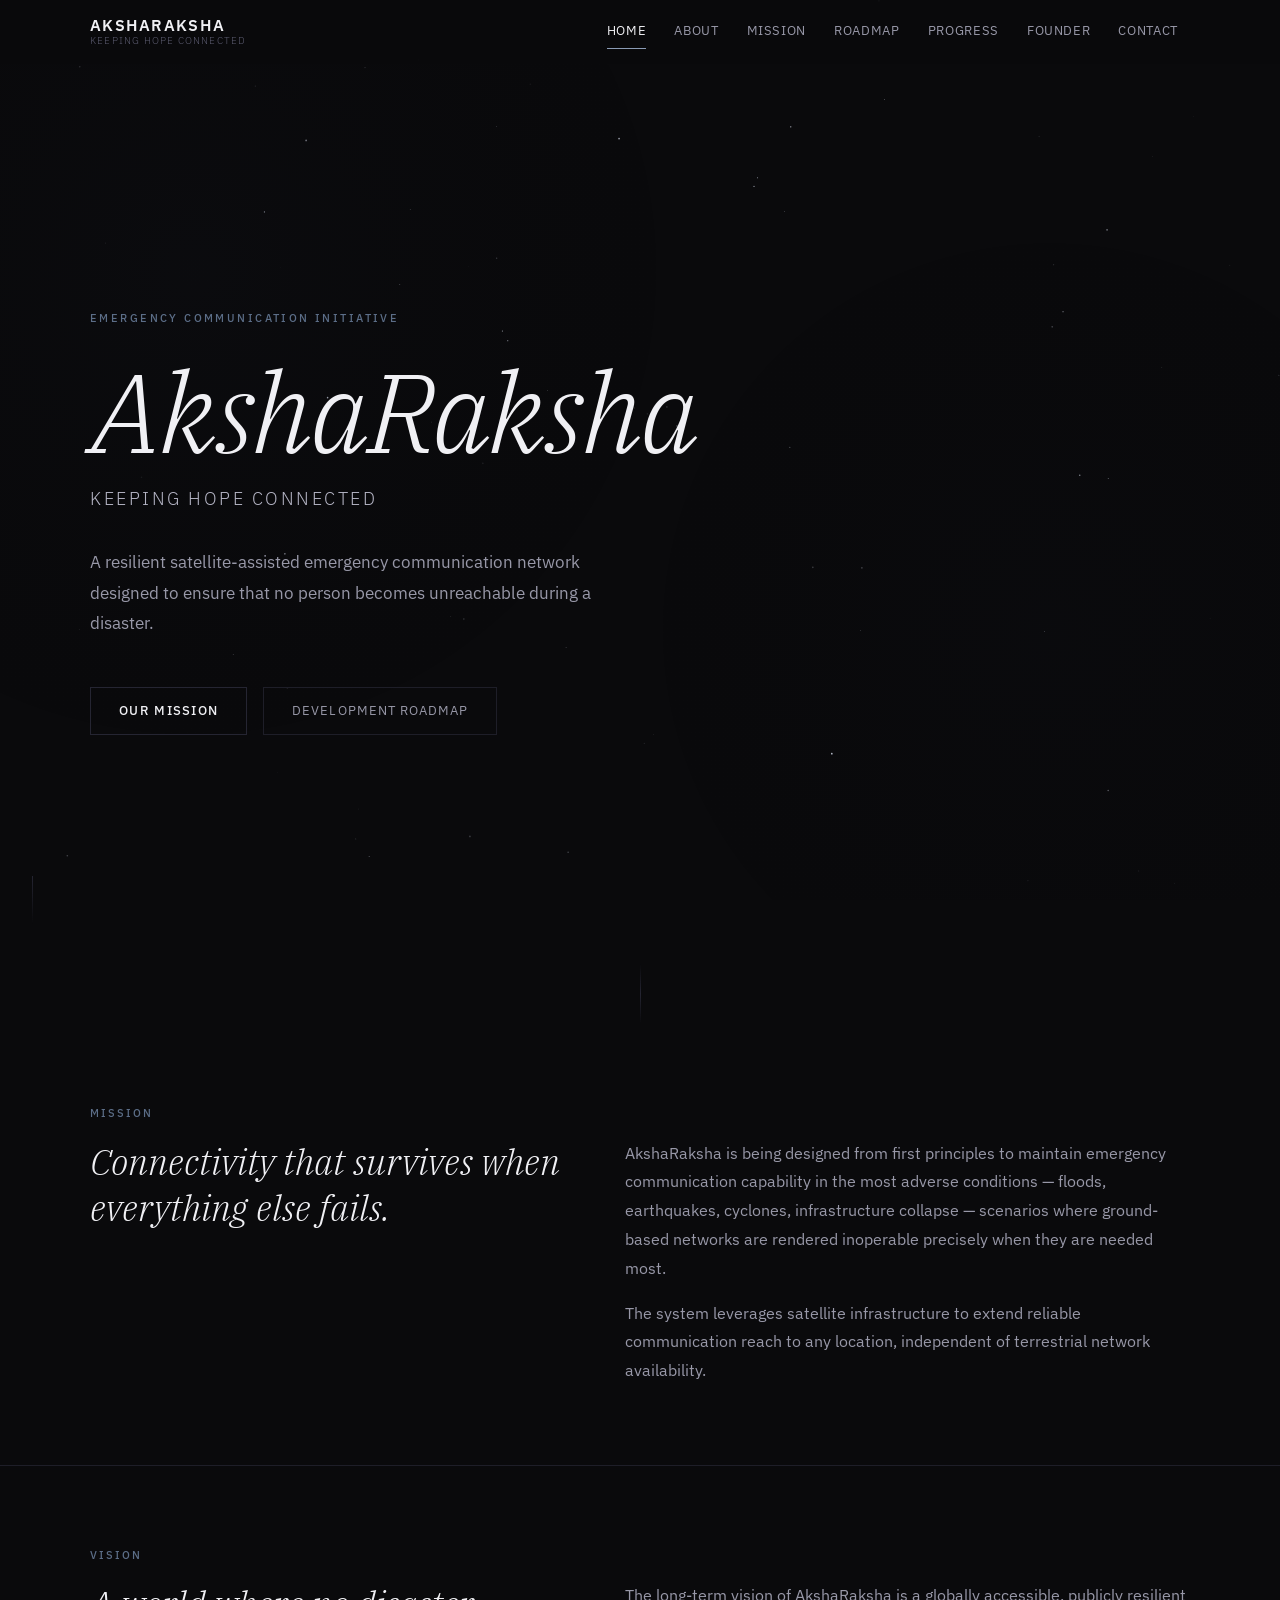
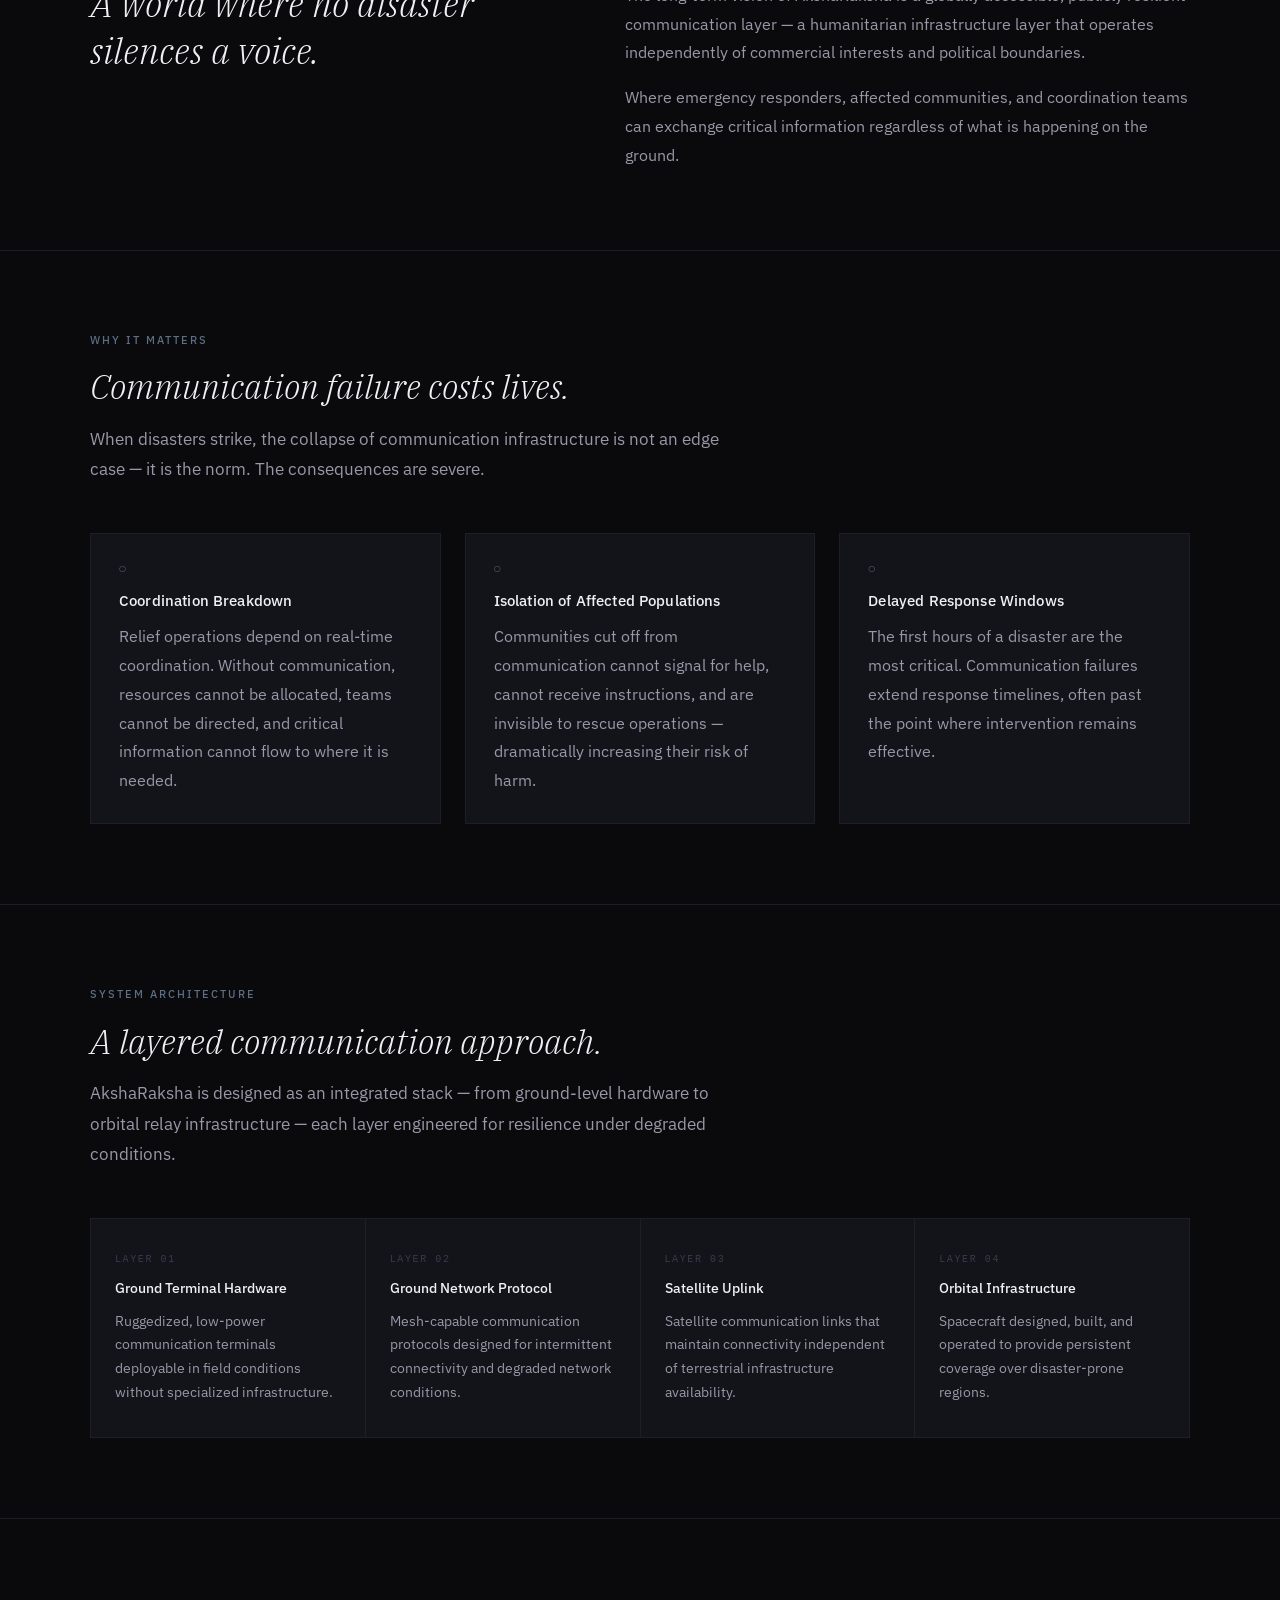
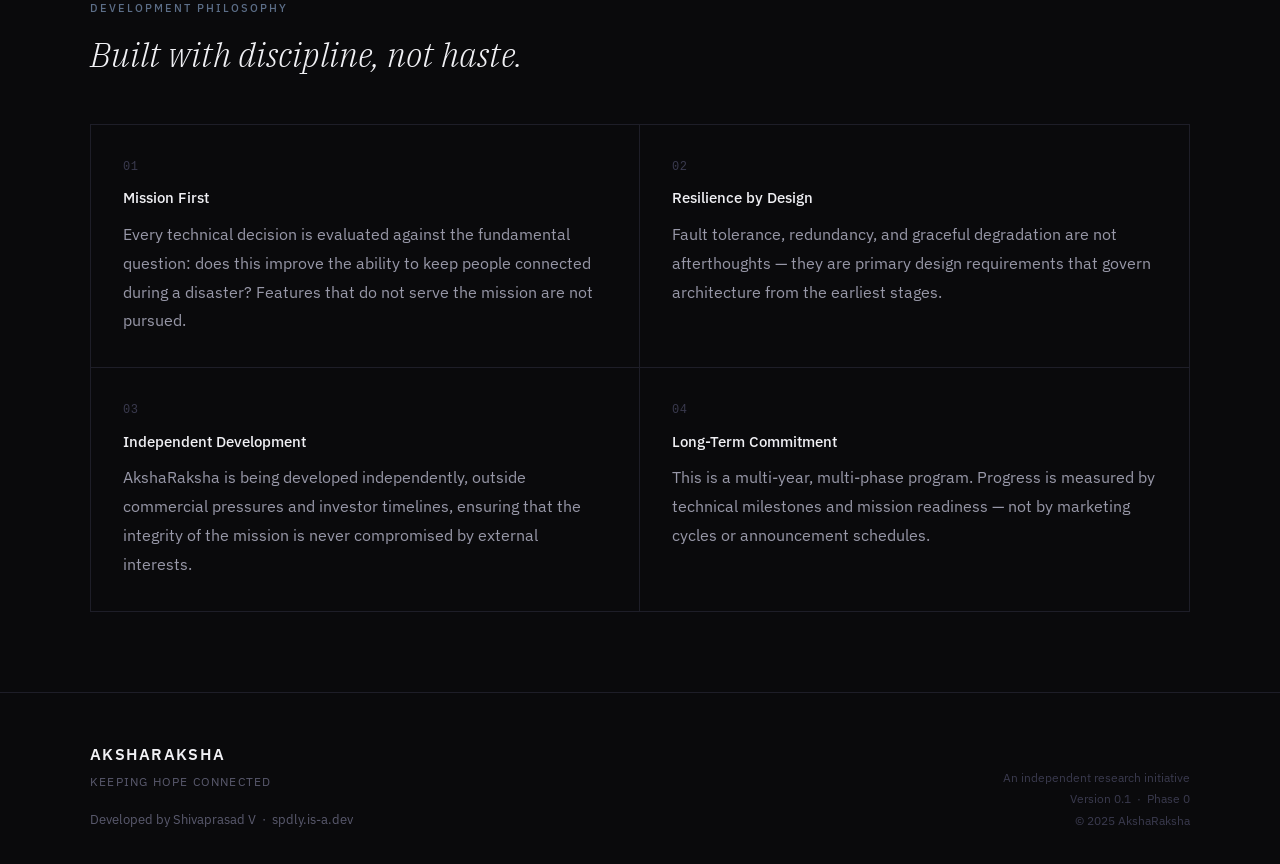
==== index.html @ 79c180d0 "first commit" ====
<!DOCTYPE html>
<html lang="en">
<head>
  <meta charset="UTF-8" />
  <meta name="viewport" content="width=device-width, initial-scale=1.0" />
  <meta http-equiv="X-UA-Compatible" content="IE=edge" />

  <title>AkshaRaksha | Keeping Hope Connected</title>
  <meta name="description" content="AkshaRaksha is a resilient satellite-assisted emergency communication network designed to ensure that no person becomes unreachable during a disaster." />
  <meta name="keywords" content="AkshaRaksha, emergency communication, satellite communication, disaster resilience, humanitarian infrastructure, disaster communication network, space technology" />
  <meta name="author" content="Shivaprasad V" />
  <meta name="robots" content="index, follow" />
  <meta name="theme-color" content="#0a0a0c" />
  <link rel="canonical" href="https://aksharaksha.example.com/" />

  <!-- Open Graph -->
  <meta property="og:type" content="website" />
  <meta property="og:site_name" content="AkshaRaksha" />
  <meta property="og:title" content="AkshaRaksha | Keeping Hope Connected" />
  <meta property="og:description" content="A resilient satellite-assisted emergency communication network designed to ensure that no person becomes unreachable during a disaster." />
  <meta property="og:url" content="https://aksharaksha.example.com/" />
  <meta property="og:image" content="https://aksharaksha.example.com/assets/og-image.png" />

  <!-- Twitter Card -->
  <meta name="twitter:card" content="summary_large_image" />
  <meta name="twitter:title" content="AkshaRaksha | Keeping Hope Connected" />
  <meta name="twitter:description" content="A resilient satellite-assisted emergency communication network designed to ensure that no person becomes unreachable during a disaster." />
  <meta name="twitter:image" content="https://aksharaksha.example.com/assets/og-image.png" />

  <!-- Favicons -->
  <link rel="icon" type="image/x-icon" href="assets/icons/favicon.ico" />
  <link rel="icon" type="image/png" sizes="16x16" href="assets/icons/favicon-16x16.png" />
  <link rel="icon" type="image/png" sizes="32x32" href="assets/icons/favicon-32x32.png" />
  <link rel="apple-touch-icon" sizes="180x180" href="assets/icons/apple-touch-icon.png" />
  <link rel="manifest" href="site.webmanifest" />

  <!-- Stylesheet -->
  <link rel="stylesheet" href="css/main.css" />
  <link rel="stylesheet" href="css/home.css" />

  <!-- Structured Data -->
  <script type="application/ld+json">
  {
    "@context": "https://schema.org",
    "@type": "WebSite",
    "name": "AkshaRaksha",
    "url": "https://aksharaksha.example.com/",
    "description": "A resilient satellite-assisted emergency communication network designed to ensure that no person becomes unreachable during a disaster.",
    "author": {
      "@type": "Person",
      "name": "Shivaprasad V",
      "url": "https://spdly.is-a.dev"
    }
  }
  </script>
</head>
<body>
  <a href="#main-content" class="skip-link">Skip to main content</a>
  <canvas id="space-canvas" aria-hidden="true"></canvas>
  <div class="page-transition" aria-hidden="true"></div>

  <div class="page-wrapper">
    <nav role="navigation" aria-label="Primary navigation">
      <div class="nav-inner">
        <a href="index.html" class="nav-logo" aria-label="AkshaRaksha home">
          <span class="nav-logo-name">AkshaRaksha</span>
          <span class="nav-logo-tagline">Keeping Hope Connected</span>
        </a>
        <button class="nav-toggle" aria-label="Toggle navigation" aria-expanded="false">
          <span></span><span></span><span></span>
        </button>
        <ul class="nav-links" role="list">
          <li><a href="index.html">Home</a></li>
          <li><a href="pages/about.html">About</a></li>
          <li><a href="pages/mission.html">Mission</a></li>
          <li><a href="pages/roadmap.html">Roadmap</a></li>
          <li><a href="pages/progress.html">Progress</a></li>
          <li><a href="pages/founder.html">Founder</a></li>
          <li><a href="pages/contact.html">Contact</a></li>
        </ul>
      </div>
    </nav>

    <main id="main-content">

      <!-- Hero -->
      <section class="hero" aria-labelledby="hero-heading">
        <div class="hero-inner">
          <p class="hero-pre reveal">Emergency Communication Initiative</p>
          <h1 id="hero-heading" class="hero-name reveal reveal-delay-1">AkshaRaksha</h1>
          <p class="hero-tagline reveal reveal-delay-2">Keeping Hope Connected</p>
          <p class="hero-desc reveal reveal-delay-3">A resilient satellite-assisted emergency communication network designed to ensure that no person becomes unreachable during a disaster.</p>
          <div class="hero-actions reveal reveal-delay-4">
            <a href="pages/mission.html" class="btn-primary">Our Mission</a>
            <a href="pages/roadmap.html" class="btn-secondary">Development Roadmap</a>
          </div>
        </div>
        <div class="hero-scroll-indicator" aria-hidden="true">
          <span class="scroll-line"></span>
        </div>
      </section>

      <div class="section-divider" aria-hidden="true"></div>

      <!-- Mission -->
      <section id="mission" aria-labelledby="mission-heading">
        <div class="section-inner">
          <span class="eyebrow reveal">Mission</span>
          <div class="two-col">
            <div class="two-col-left reveal">
              <h2 id="mission-heading">Connectivity that survives when everything else fails.</h2>
            </div>
            <div class="two-col-right reveal reveal-delay-2">
              <p>AkshaRaksha is being designed from first principles to maintain emergency communication capability in the most adverse conditions — floods, earthquakes, cyclones, infrastructure collapse — scenarios where ground-based networks are rendered inoperable precisely when they are needed most.</p>
              <p>The system leverages satellite infrastructure to extend reliable communication reach to any location, independent of terrestrial network availability.</p>
            </div>
          </div>
        </div>
      </section>

      <hr class="hr" />

      <!-- Vision -->
      <section id="vision" aria-labelledby="vision-heading">
        <div class="section-inner">
          <span class="eyebrow reveal">Vision</span>
          <div class="two-col">
            <div class="two-col-left reveal">
              <h2 id="vision-heading">A world where no disaster silences a voice.</h2>
            </div>
            <div class="two-col-right reveal reveal-delay-2">
              <p>The long-term vision of AkshaRaksha is a globally accessible, publicly resilient communication layer — a humanitarian infrastructure layer that operates independently of commercial interests and political boundaries.</p>
              <p>Where emergency responders, affected communities, and coordination teams can exchange critical information regardless of what is happening on the ground.</p>
            </div>
          </div>
        </div>
      </section>

      <hr class="hr" />

      <!-- Why It Matters -->
      <section id="why" aria-labelledby="why-heading">
        <div class="section-inner">
          <span class="eyebrow reveal">Why It Matters</span>
          <h2 id="why-heading" class="section-heading reveal">Communication failure costs lives.</h2>
          <p class="section-subtext reveal reveal-delay-1">When disasters strike, the collapse of communication infrastructure is not an edge case — it is the norm. The consequences are severe.</p>
          <div class="grid-3 stats-grid" role="list">
            <article class="stat-card card reveal reveal-delay-1" role="listitem">
              <div class="stat-icon" aria-hidden="true">&#9675;</div>
              <h3>Coordination Breakdown</h3>
              <p>Relief operations depend on real-time coordination. Without communication, resources cannot be allocated, teams cannot be directed, and critical information cannot flow to where it is needed.</p>
            </article>
            <article class="stat-card card reveal reveal-delay-2" role="listitem">
              <div class="stat-icon" aria-hidden="true">&#9675;</div>
              <h3>Isolation of Affected Populations</h3>
              <p>Communities cut off from communication cannot signal for help, cannot receive instructions, and are invisible to rescue operations — dramatically increasing their risk of harm.</p>
            </article>
            <article class="stat-card card reveal reveal-delay-3" role="listitem">
              <div class="stat-icon" aria-hidden="true">&#9675;</div>
              <h3>Delayed Response Windows</h3>
              <p>The first hours of a disaster are the most critical. Communication failures extend response timelines, often past the point where intervention remains effective.</p>
            </article>
          </div>
        </div>
      </section>

      <hr class="hr" />

      <!-- System Overview -->
      <section id="system" aria-labelledby="system-heading">
        <div class="section-inner">
          <span class="eyebrow reveal">System Architecture</span>
          <h2 id="system-heading" class="section-heading reveal">A layered communication approach.</h2>
          <p class="section-subtext reveal reveal-delay-1">AkshaRaksha is designed as an integrated stack — from ground-level hardware to orbital relay infrastructure — each layer engineered for resilience under degraded conditions.</p>
          <div class="arch-grid reveal reveal-delay-2">
            <div class="arch-item">
              <span class="arch-label">Layer 01</span>
              <h3>Ground Terminal Hardware</h3>
              <p>Ruggedized, low-power communication terminals deployable in field conditions without specialized infrastructure.</p>
            </div>
            <div class="arch-connector" aria-hidden="true"></div>
            <div class="arch-item">
              <span class="arch-label">Layer 02</span>
              <h3>Ground Network Protocol</h3>
              <p>Mesh-capable communication protocols designed for intermittent connectivity and degraded network conditions.</p>
            </div>
            <div class="arch-connector" aria-hidden="true"></div>
            <div class="arch-item">
              <span class="arch-label">Layer 03</span>
              <h3>Satellite Uplink</h3>
              <p>Satellite communication links that maintain connectivity independent of terrestrial infrastructure availability.</p>
            </div>
            <div class="arch-connector" aria-hidden="true"></div>
            <div class="arch-item">
              <span class="arch-label">Layer 04</span>
              <h3>Orbital Infrastructure</h3>
              <p>Spacecraft designed, built, and operated to provide persistent coverage over disaster-prone regions.</p>
            </div>
          </div>
        </div>
      </section>

      <hr class="hr" />

      <!-- Development Philosophy -->
      <section id="philosophy" aria-labelledby="philosophy-heading">
        <div class="section-inner">
          <span class="eyebrow reveal">Development Philosophy</span>
          <h2 id="philosophy-heading" class="section-heading reveal">Built with discipline, not haste.</h2>
          <div class="grid-2 philosophy-grid">
            <div class="philosophy-item reveal reveal-delay-1">
              <span class="number-label">01</span>
              <h3>Mission First</h3>
              <p>Every technical decision is evaluated against the fundamental question: does this improve the ability to keep people connected during a disaster? Features that do not serve the mission are not pursued.</p>
            </div>
            <div class="philosophy-item reveal reveal-delay-2">
              <span class="number-label">02</span>
              <h3>Resilience by Design</h3>
              <p>Fault tolerance, redundancy, and graceful degradation are not afterthoughts — they are primary design requirements that govern architecture from the earliest stages.</p>
            </div>
            <div class="philosophy-item reveal reveal-delay-3">
              <span class="number-label">03</span>
              <h3>Independent Development</h3>
              <p>AkshaRaksha is being developed independently, outside commercial pressures and investor timelines, ensuring that the integrity of the mission is never compromised by external interests.</p>
            </div>
            <div class="philosophy-item reveal reveal-delay-4">
              <span class="number-label">04</span>
              <h3>Long-Term Commitment</h3>
              <p>This is a multi-year, multi-phase program. Progress is measured by technical milestones and mission readiness — not by marketing cycles or announcement schedules.</p>
            </div>
          </div>
        </div>
      </section>

    </main>

    <footer role="contentinfo">
      <div class="footer-inner">
        <div>
          <div class="footer-brand-name">AkshaRaksha</div>
          <div class="footer-brand-tagline">Keeping Hope Connected</div>
          <div class="footer-meta">
            Developed by <a href="pages/founder.html">Shivaprasad V</a> &nbsp;·&nbsp;
            <a href="https://spdly.is-a.dev" target="_blank" rel="noopener noreferrer">spdly.is-a.dev</a>
          </div>
        </div>
        <div class="footer-right">
          <div>An independent research initiative</div>
          <div>Version 0.1 &nbsp;·&nbsp; Phase 0</div>
          <div>&copy; 2025 AkshaRaksha</div>
        </div>
      </div>
    </footer>
  </div>

  <script src="js/main.js"></script>
</body>
</html>
---- css/main.css ----
@import url('https://fonts.googleapis.com/css2?family=IBM+Plex+Sans:ital,wght@0,300;0,400;0,500;0,600;1,300;1,400&family=IBM+Plex+Serif:ital,wght@0,300;0,400;1,300&display=swap');

:root {
  --bg-primary: #0a0a0c;
  --bg-secondary: #0f0f12;
  --bg-card: #13131a;
  --bg-card-hover: #17171f;
  --border: #1e1e28;
  --border-light: #252532;
  --text-primary: #e8e8ec;
  --text-secondary: #9898a8;
  --text-muted: #5a5a6e;
  --text-faint: #3a3a4e;
  --accent: #8a9bb5;
  --accent-dim: #5c6e88;
  --silver: #b4b4c4;
  --white: #f0f0f4;
  --nav-height: 64px;
  --max-width: 1100px;
  --font-sans: 'IBM Plex Sans', 'Segoe UI', system-ui, sans-serif;
  --font-serif: 'IBM Plex Serif', Georgia, serif;
  --transition: 0.3s cubic-bezier(0.4, 0, 0.2, 1);
  --transition-slow: 0.6s cubic-bezier(0.4, 0, 0.2, 1);
}

*, *::before, *::after {
  box-sizing: border-box;
  margin: 0;
  padding: 0;
}

html {
  font-size: 16px;
  scroll-behavior: smooth;
  -webkit-text-size-adjust: 100%;
}

body {
  font-family: var(--font-sans);
  background-color: var(--bg-primary);
  color: var(--text-primary);
  line-height: 1.7;
  min-height: 100vh;
  overflow-x: hidden;
  -webkit-font-smoothing: antialiased;
  -moz-osx-font-smoothing: grayscale;
}

/* Canvas background */
#space-canvas {
  position: fixed;
  top: 0;
  left: 0;
  width: 100%;
  height: 100%;
  z-index: 0;
  pointer-events: none;
}

/* Page wrapper */
.page-wrapper {
  position: relative;
  z-index: 1;
  min-height: 100vh;
  display: flex;
  flex-direction: column;
}

/* Navigation */
nav {
  position: fixed;
  top: 0;
  left: 0;
  right: 0;
  height: var(--nav-height);
  z-index: 100;
  display: flex;
  align-items: center;
  padding: 0 2rem;
  background: rgba(10, 10, 12, 0.85);
  backdrop-filter: blur(12px);
  -webkit-backdrop-filter: blur(12px);
  border-bottom: 1px solid transparent;
  transition: border-color var(--transition);
}

nav.scrolled {
  border-bottom-color: var(--border);
}

.nav-inner {
  max-width: var(--max-width);
  width: 100%;
  margin: 0 auto;
  display: flex;
  align-items: center;
  justify-content: space-between;
}

.nav-logo {
  display: flex;
  flex-direction: column;
  text-decoration: none;
  line-height: 1.1;
}

.nav-logo-name {
  font-family: var(--font-sans);
  font-size: 1rem;
  font-weight: 600;
  letter-spacing: 0.08em;
  color: var(--white);
  text-transform: uppercase;
}

.nav-logo-tagline {
  font-size: 0.625rem;
  font-weight: 300;
  letter-spacing: 0.12em;
  color: var(--text-muted);
  text-transform: uppercase;
}

.nav-links {
  display: flex;
  list-style: none;
  gap: 0.25rem;
}

.nav-links a {
  display: block;
  padding: 0.4rem 0.75rem;
  font-size: 0.8125rem;
  font-weight: 400;
  letter-spacing: 0.05em;
  color: var(--text-secondary);
  text-decoration: none;
  text-transform: uppercase;
  transition: color var(--transition);
  position: relative;
}

.nav-links a::after {
  content: '';
  position: absolute;
  bottom: 0;
  left: 0.75rem;
  right: 0.75rem;
  height: 1px;
  background: var(--accent);
  transform: scaleX(0);
  transition: transform var(--transition);
  transform-origin: left;
}

.nav-links a:hover,
.nav-links a[aria-current="page"] {
  color: var(--white);
}

.nav-links a:hover::after,
.nav-links a[aria-current="page"]::after {
  transform: scaleX(1);
}

/* Hamburger menu */
.nav-toggle {
  display: none;
  flex-direction: column;
  justify-content: center;
  gap: 5px;
  background: none;
  border: none;
  cursor: pointer;
  padding: 0.5rem;
  width: 40px;
  height: 40px;
}

.nav-toggle span {
  display: block;
  width: 22px;
  height: 1px;
  background: var(--text-secondary);
  transition: var(--transition);
}

.nav-toggle.open span:nth-child(1) {
  transform: translateY(6px) rotate(45deg);
}
.nav-toggle.open span:nth-child(2) {
  opacity: 0;
  transform: scaleX(0);
}
.nav-toggle.open span:nth-child(3) {
  transform: translateY(-6px) rotate(-45deg);
}

/* Main content */
main {
  flex: 1;
  padding-top: var(--nav-height);
}

/* Section base */
section {
  padding: 5rem 2rem;
}

.section-inner {
  max-width: var(--max-width);
  margin: 0 auto;
}

/* Divider */
.section-divider {
  width: 1px;
  height: 60px;
  background: linear-gradient(to bottom, transparent, var(--border-light), transparent);
  margin: 0 auto;
}

/* Typography */
h1, h2, h3, h4, h5, h6 {
  font-weight: 400;
  line-height: 1.25;
  color: var(--text-primary);
}

.eyebrow {
  display: block;
  font-size: 0.6875rem;
  font-weight: 500;
  letter-spacing: 0.18em;
  text-transform: uppercase;
  color: var(--accent-dim);
  margin-bottom: 1rem;
}

p {
  color: var(--text-secondary);
  font-size: 1rem;
  line-height: 1.8;
}

a {
  color: var(--accent);
  text-decoration: none;
  transition: color var(--transition);
}

a:hover {
  color: var(--white);
}

/* Cards */
.card {
  background: var(--bg-card);
  border: 1px solid var(--border);
  padding: 2rem;
  transition: border-color var(--transition), background var(--transition);
}

.card:hover {
  border-color: var(--border-light);
  background: var(--bg-card-hover);
}

/* Grid layouts */
.grid-2 {
  display: grid;
  grid-template-columns: repeat(2, 1fr);
  gap: 1.5rem;
}

.grid-3 {
  display: grid;
  grid-template-columns: repeat(3, 1fr);
  gap: 1.5rem;
}

/* Scroll reveal */
.reveal {
  opacity: 0;
  transform: translateY(24px);
  transition: opacity 0.7s cubic-bezier(0.4, 0, 0.2, 1),
              transform 0.7s cubic-bezier(0.4, 0, 0.2, 1);
}

.reveal.visible {
  opacity: 1;
  transform: translateY(0);
}

.reveal-delay-1 { transition-delay: 0.1s; }
.reveal-delay-2 { transition-delay: 0.2s; }
.reveal-delay-3 { transition-delay: 0.3s; }
.reveal-delay-4 { transition-delay: 0.4s; }
.reveal-delay-5 { transition-delay: 0.5s; }

/* Page header */
.page-header {
  padding: 7rem 2rem 5rem;
  border-bottom: 1px solid var(--border);
}

.page-header-inner {
  max-width: var(--max-width);
  margin: 0 auto;
}

.page-header h1 {
  font-size: clamp(2rem, 5vw, 3.25rem);
  font-weight: 300;
  color: var(--white);
  margin-bottom: 1rem;
  letter-spacing: -0.01em;
}

.page-header p {
  font-size: 1.0625rem;
  max-width: 600px;
  color: var(--text-secondary);
}

/* Horizontal rule */
.hr {
  border: none;
  border-top: 1px solid var(--border);
  margin: 0;
}

/* Footer */
footer {
  border-top: 1px solid var(--border);
  padding: 3rem 2rem 2rem;
  margin-top: auto;
}

.footer-inner {
  max-width: var(--max-width);
  margin: 0 auto;
  display: grid;
  grid-template-columns: 1fr auto;
  gap: 2rem;
  align-items: end;
}

.footer-brand-name {
  font-size: 1rem;
  font-weight: 600;
  letter-spacing: 0.08em;
  text-transform: uppercase;
  color: var(--white);
  margin-bottom: 0.25rem;
}

.footer-brand-tagline {
  font-size: 0.75rem;
  letter-spacing: 0.1em;
  text-transform: uppercase;
  color: var(--text-muted);
  margin-bottom: 1rem;
}

.footer-meta {
  font-size: 0.8125rem;
  color: var(--text-muted);
  line-height: 1.8;
}

.footer-meta a {
  color: var(--text-muted);
}

.footer-meta a:hover {
  color: var(--accent);
}

.footer-right {
  text-align: right;
  font-size: 0.75rem;
  color: var(--text-faint);
  line-height: 1.8;
}

/* Inline link style */
.text-link {
  color: var(--accent);
  text-decoration: underline;
  text-underline-offset: 3px;
  text-decoration-color: var(--accent-dim);
  transition: color var(--transition), text-decoration-color var(--transition);
}

.text-link:hover {
  color: var(--white);
  text-decoration-color: var(--white);
}

/* Badge / tag */
.badge {
  display: inline-block;
  font-size: 0.6875rem;
  font-weight: 500;
  letter-spacing: 0.12em;
  text-transform: uppercase;
  padding: 0.25rem 0.625rem;
  border: 1px solid var(--border-light);
  color: var(--text-muted);
  background: var(--bg-card);
}

.badge-active {
  border-color: rgba(138, 155, 181, 0.3);
  color: var(--accent);
  background: rgba(138, 155, 181, 0.06);
}

/* Number label */
.number-label {
  font-size: 0.75rem;
  font-family: 'IBM Plex Mono', monospace;
  color: var(--text-faint);
  letter-spacing: 0.05em;
}

/* ============ RESPONSIVE ============ */
@media (max-width: 768px) {
  :root {
    --nav-height: 56px;
  }

  .nav-links {
    display: none;
    position: fixed;
    top: var(--nav-height);
    left: 0;
    right: 0;
    background: rgba(10, 10, 12, 0.98);
    backdrop-filter: blur(16px);
    -webkit-backdrop-filter: blur(16px);
    border-bottom: 1px solid var(--border);
    flex-direction: column;
    padding: 1rem 0;
    gap: 0;
  }

  .nav-links.open {
    display: flex;
  }

  .nav-links a {
    padding: 0.875rem 2rem;
    font-size: 0.875rem;
  }

  .nav-links a::after {
    display: none;
  }

  .nav-toggle {
    display: flex;
  }

  section {
    padding: 3.5rem 1.25rem;
  }

  .page-header {
    padding: 5rem 1.25rem 3.5rem;
  }

  .grid-2,
  .grid-3 {
    grid-template-columns: 1fr;
  }

  .footer-inner {
    grid-template-columns: 1fr;
  }

  .footer-right {
    text-align: left;
  }
}

@media (max-width: 480px) {
  section {
    padding: 2.5rem 1rem;
  }

  .page-header {
    padding: 4rem 1rem 2.5rem;
  }
}

/* Page transition overlay */
.page-transition {
  position: fixed;
  inset: 0;
  background: var(--bg-primary);
  z-index: 9999;
  pointer-events: none;
  opacity: 0;
  transition: opacity 0.3s ease;
}

.page-transition.active {
  opacity: 1;
}

/* Skip to content */
.skip-link {
  position: absolute;
  top: -100%;
  left: 1rem;
  background: var(--bg-card);
  color: var(--white);
  padding: 0.75rem 1.25rem;
  font-size: 0.875rem;
  z-index: 10000;
  transition: top 0.2s;
}

.skip-link:focus {
  top: 1rem;
}

/* Focus styles */
*:focus-visible {
  outline: 2px solid var(--accent);
  outline-offset: 3px;
}
---- css/home.css ----
/* ============================================================
   HOME PAGE — hero & specific sections
   ============================================================ */

/* Hero */
.hero {
  min-height: 100vh;
  display: flex;
  flex-direction: column;
  justify-content: center;
  align-items: flex-start;
  padding: calc(var(--nav-height) + 3rem) 2rem 6rem;
  position: relative;
}

.hero-inner {
  max-width: var(--max-width);
  width: 100%;
  margin: 0 auto;
}

.hero-pre {
  font-size: 0.6875rem;
  font-weight: 500;
  letter-spacing: 0.22em;
  text-transform: uppercase;
  color: var(--accent-dim);
  margin-bottom: 1.5rem;
  font-family: var(--font-sans);
}

.hero-name {
  font-family: var(--font-serif);
  font-size: clamp(3rem, 10vw, 7rem);
  font-weight: 300;
  letter-spacing: -0.02em;
  color: var(--white);
  line-height: 1.05;
  margin-bottom: 0.75rem;
  font-style: italic;
}

.hero-tagline {
  font-size: clamp(0.875rem, 2vw, 1.125rem);
  font-weight: 300;
  letter-spacing: 0.14em;
  text-transform: uppercase;
  color: var(--silver);
  margin-bottom: 2rem;
}

.hero-desc {
  font-size: clamp(0.9375rem, 2vw, 1.0625rem);
  color: var(--text-secondary);
  max-width: 560px;
  line-height: 1.8;
  margin-bottom: 3rem;
}

.hero-actions {
  display: flex;
  gap: 1rem;
  flex-wrap: wrap;
}

.btn-primary {
  display: inline-block;
  padding: 0.75rem 1.75rem;
  background: transparent;
  border: 1px solid var(--border-light);
  color: var(--white);
  font-size: 0.8125rem;
  font-weight: 500;
  letter-spacing: 0.1em;
  text-transform: uppercase;
  transition: background var(--transition), border-color var(--transition), color var(--transition);
  cursor: pointer;
}

.btn-primary:hover {
  background: rgba(232, 232, 236, 0.06);
  border-color: var(--accent);
  color: var(--white);
}

.btn-secondary {
  display: inline-block;
  padding: 0.75rem 1.75rem;
  background: transparent;
  border: 1px solid var(--border);
  color: var(--text-secondary);
  font-size: 0.8125rem;
  font-weight: 400;
  letter-spacing: 0.08em;
  text-transform: uppercase;
  transition: border-color var(--transition), color var(--transition);
}

.btn-secondary:hover {
  border-color: var(--border-light);
  color: var(--white);
}

.hero-scroll-indicator {
  position: absolute;
  bottom: 2.5rem;
  left: 2rem;
  display: flex;
  flex-direction: column;
  align-items: center;
  gap: 0.5rem;
}

.scroll-line {
  display: block;
  width: 1px;
  height: 48px;
  background: linear-gradient(to bottom, var(--border-light), transparent);
  animation: scrollPulse 2.5s ease-in-out infinite;
}

@keyframes scrollPulse {
  0%, 100% { opacity: 0.4; transform: scaleY(1); }
  50% { opacity: 0.8; transform: scaleY(0.7); }
}

/* Two column layout */
.two-col {
  display: grid;
  grid-template-columns: 1fr 1.2fr;
  gap: 4rem;
  align-items: start;
}

.two-col-left h2 {
  font-family: var(--font-serif);
  font-size: clamp(1.5rem, 3vw, 2.25rem);
  font-weight: 300;
  color: var(--white);
  line-height: 1.3;
  font-style: italic;
}

.two-col-right {
  display: flex;
  flex-direction: column;
  gap: 1rem;
}

/* Stats/Cards */
.stats-grid {
  margin-top: 3rem;
}

.stat-card {
  padding: 1.75rem;
}

.stat-icon {
  font-size: 0.5rem;
  color: var(--accent-dim);
  margin-bottom: 1rem;
  display: block;
}

.stat-card h3 {
  font-size: 0.9375rem;
  font-weight: 500;
  color: var(--white);
  margin-bottom: 0.75rem;
  letter-spacing: 0.01em;
}

.section-heading {
  font-family: var(--font-serif);
  font-size: clamp(1.5rem, 3vw, 2.125rem);
  font-weight: 300;
  font-style: italic;
  color: var(--white);
  margin-bottom: 1rem;
  max-width: 700px;
}

.section-subtext {
  color: var(--text-secondary);
  font-size: 1.0625rem;
  max-width: 640px;
  margin-bottom: 3rem;
}

/* Architecture grid */
.arch-grid {
  display: flex;
  align-items: stretch;
  gap: 0;
  margin-top: 3rem;
  border: 1px solid var(--border);
}

.arch-item {
  flex: 1;
  padding: 2rem 1.5rem;
  background: var(--bg-card);
  transition: background var(--transition);
}

.arch-item:hover {
  background: var(--bg-card-hover);
}

.arch-connector {
  width: 1px;
  background: var(--border);
  flex-shrink: 0;
}

.arch-label {
  display: block;
  font-size: 0.625rem;
  font-weight: 500;
  letter-spacing: 0.16em;
  text-transform: uppercase;
  color: var(--text-faint);
  margin-bottom: 0.75rem;
  font-family: 'IBM Plex Mono', monospace;
}

.arch-item h3 {
  font-size: 0.875rem;
  font-weight: 500;
  color: var(--white);
  margin-bottom: 0.75rem;
}

.arch-item p {
  font-size: 0.875rem;
  line-height: 1.7;
}

/* Philosophy grid */
.philosophy-grid {
  margin-top: 3rem;
  gap: 0;
  border: 1px solid var(--border);
}

.philosophy-item {
  padding: 2rem;
  border-right: 1px solid var(--border);
  border-bottom: 1px solid var(--border);
}

.philosophy-item:nth-child(2n) {
  border-right: none;
}

.philosophy-item:nth-last-child(-n+2) {
  border-bottom: none;
}

.philosophy-item .number-label {
  display: block;
  margin-bottom: 0.75rem;
}

.philosophy-item h3 {
  font-size: 0.9375rem;
  font-weight: 500;
  color: var(--white);
  margin-bottom: 0.75rem;
}

/* Responsive */
@media (max-width: 900px) {
  .arch-grid {
    flex-direction: column;
  }
  .arch-connector {
    width: 100%;
    height: 1px;
  }
}

@media (max-width: 768px) {
  .hero {
    padding: calc(var(--nav-height) + 2rem) 1.25rem 4rem;
    min-height: 85vh;
  }

  .two-col {
    grid-template-columns: 1fr;
    gap: 2rem;
  }

  .hero-scroll-indicator {
    display: none;
  }

  .philosophy-grid {
    grid-template-columns: 1fr;
  }

  .philosophy-item {
    border-right: none;
  }

  .philosophy-item:last-child {
    border-bottom: none;
  }
}
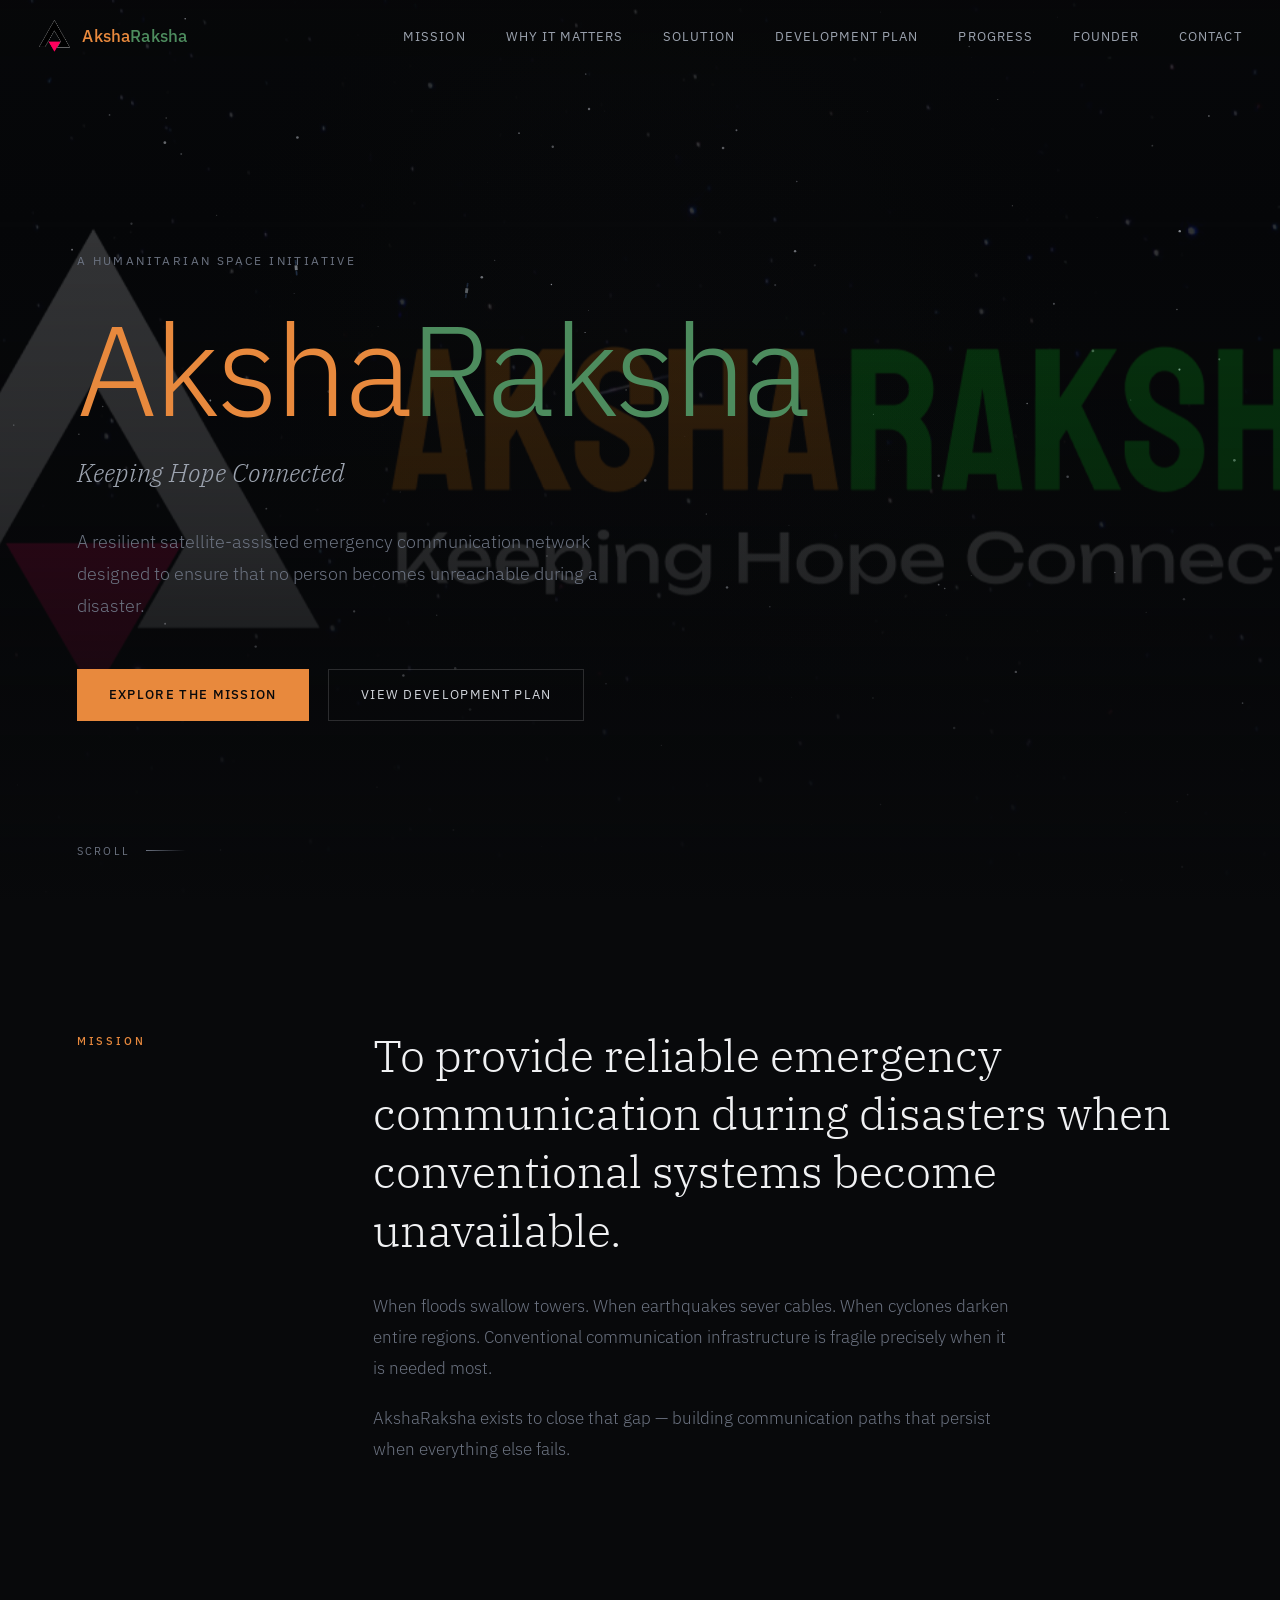
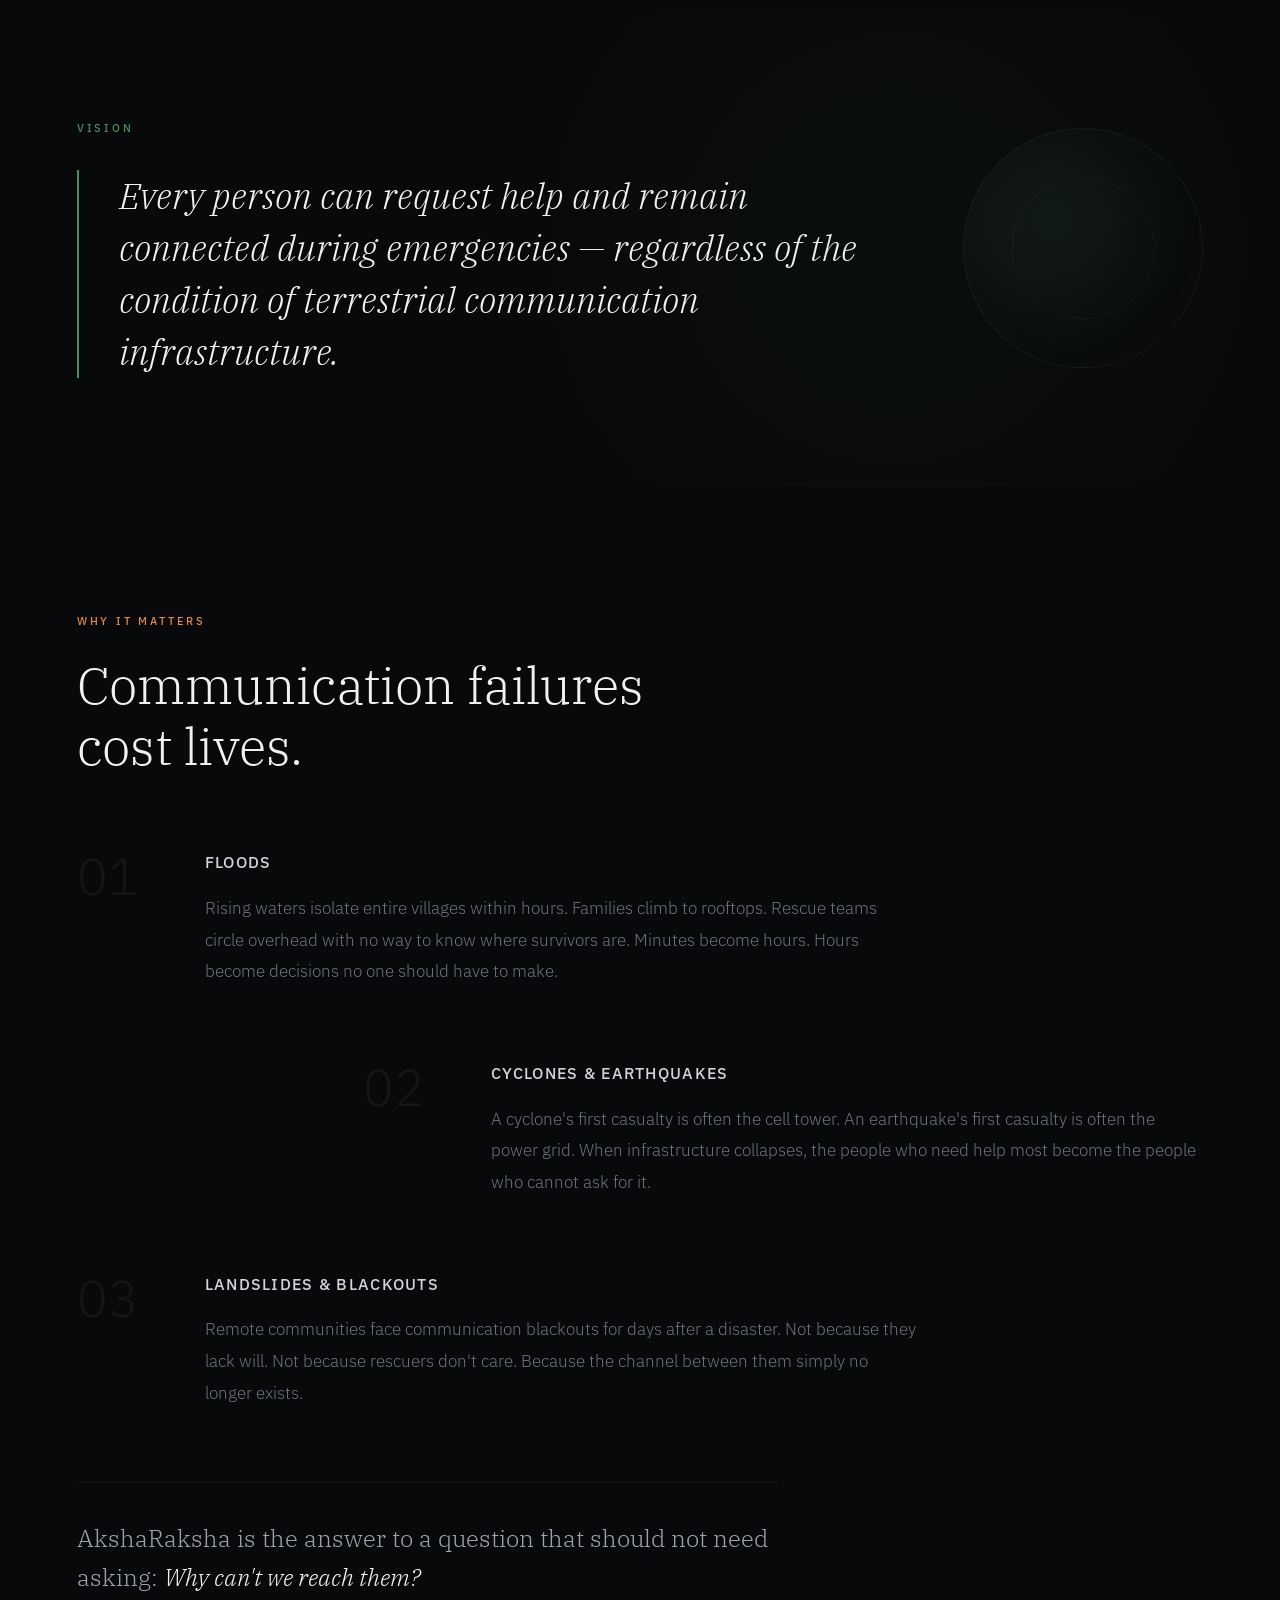
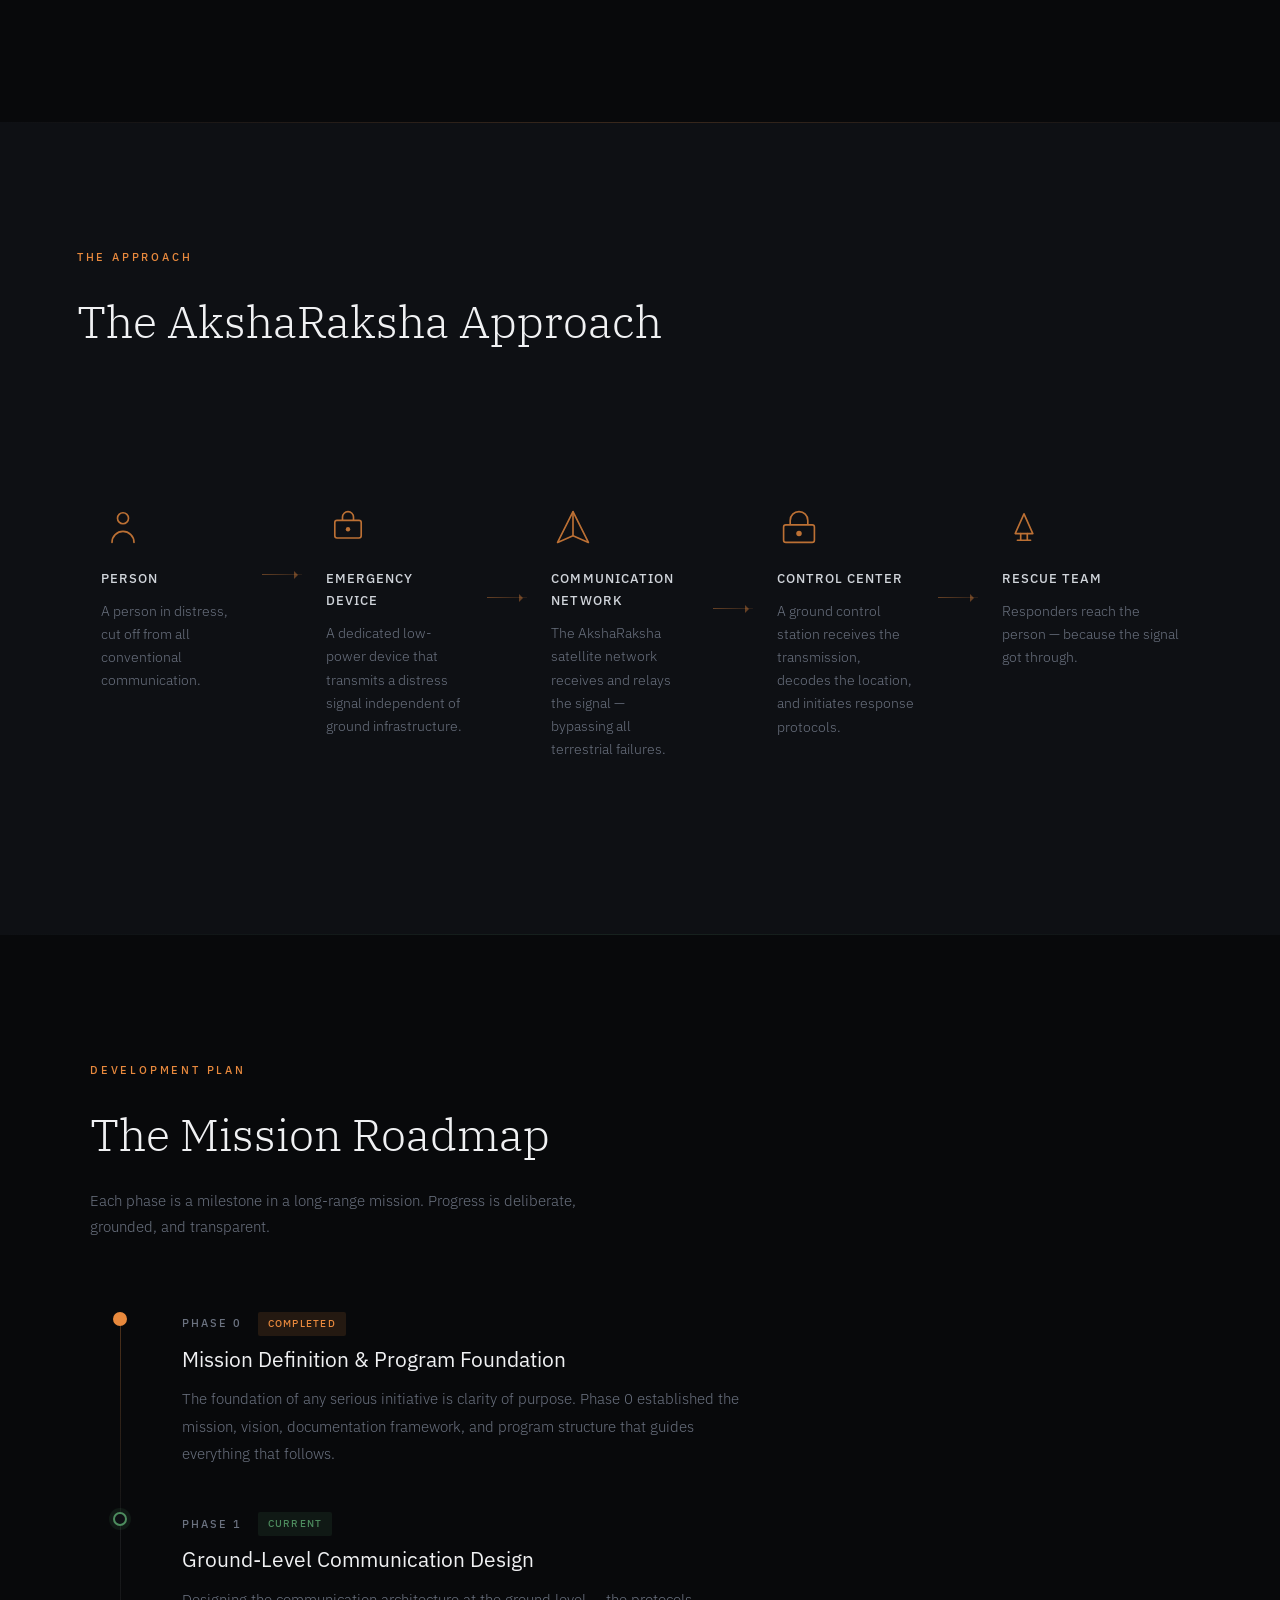
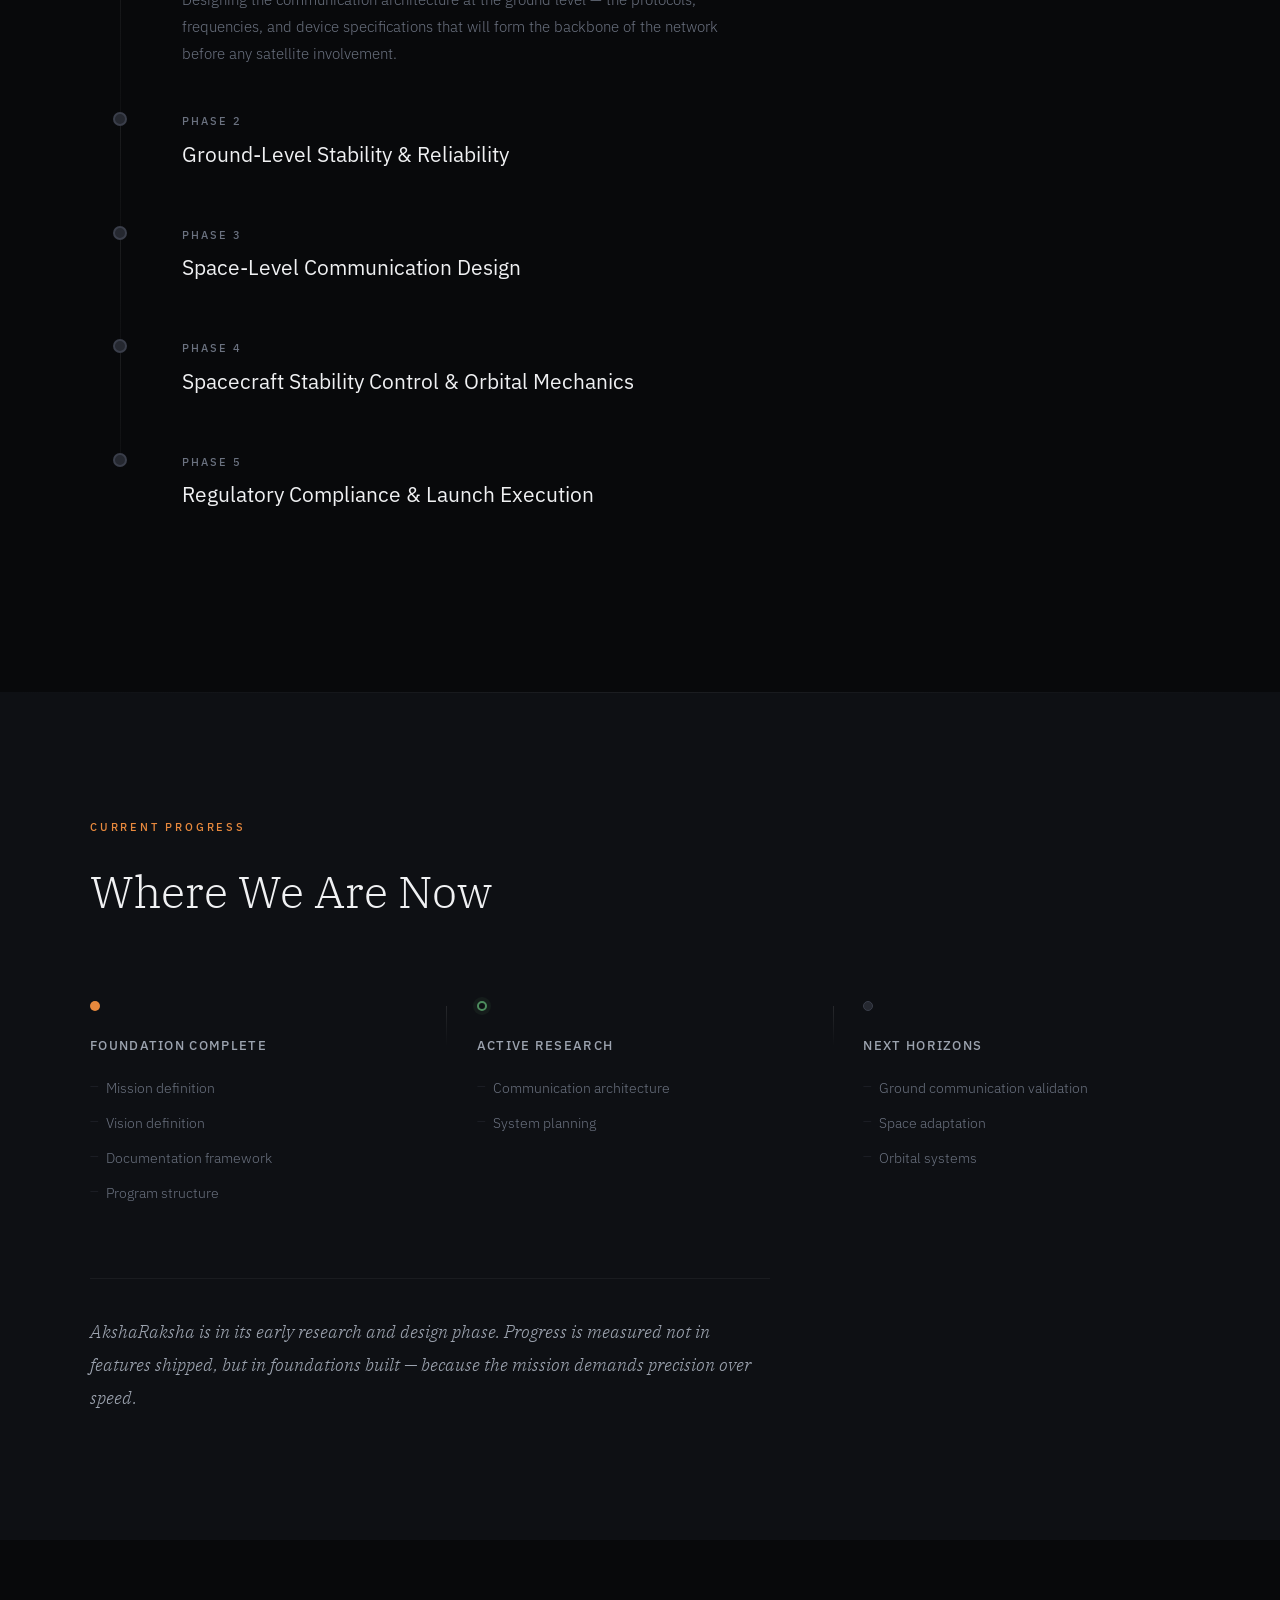
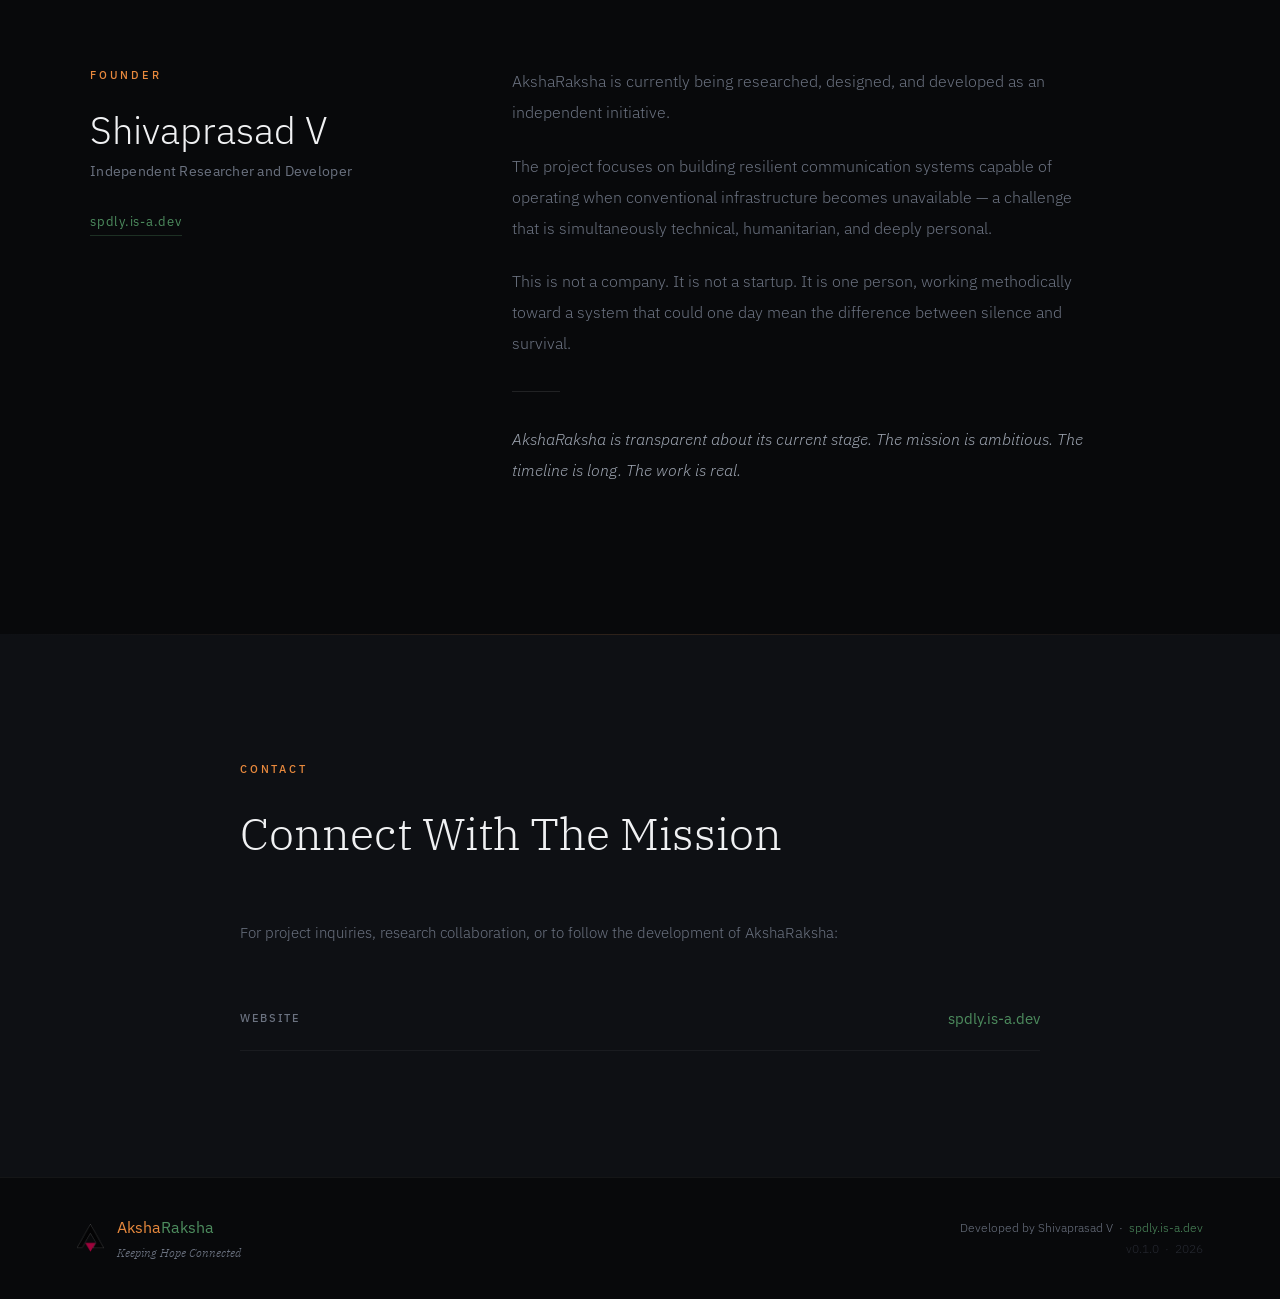
==== commit aadbdc95: "Redesigned" ====
--- a/index.html
+++ b/index.html
@@ -3,256 +3,482 @@
 <head>
   <meta charset="UTF-8" />
   <meta name="viewport" content="width=device-width, initial-scale=1.0" />
-  <meta http-equiv="X-UA-Compatible" content="IE=edge" />
-
-  <title>AkshaRaksha | Keeping Hope Connected</title>
-  <meta name="description" content="AkshaRaksha is a resilient satellite-assisted emergency communication network designed to ensure that no person becomes unreachable during a disaster." />
-  <meta name="keywords" content="AkshaRaksha, emergency communication, satellite communication, disaster resilience, humanitarian infrastructure, disaster communication network, space technology" />
+  <title>AkshaRaksha — Keeping Hope Connected</title>
+  <meta name="description" content="AkshaRaksha is a satellite-assisted emergency communication initiative designed to ensure that no person becomes unreachable during a disaster." />
+  <meta name="keywords" content="AkshaRaksha, satellite communication, emergency communication, disaster relief, humanitarian, resilient network, India" />
   <meta name="author" content="Shivaprasad V" />
   <meta name="robots" content="index, follow" />
-  <meta name="theme-color" content="#0a0a0c" />
-  <link rel="canonical" href="https://aksharaksha.example.com/" />
+  <link rel="canonical" href="https://aksharaksha.in/" />
+  <meta name="theme-color" content="#0a0b0d" />
 
   <!-- Open Graph -->
+  <meta property="og:title" content="AkshaRaksha — Keeping Hope Connected" />
+  <meta property="og:description" content="A satellite-assisted emergency communication initiative ensuring no person becomes unreachable during a disaster." />
+  <meta property="og:image" content="assets/logo.png" />
+  <meta property="og:url" content="https://aksharaksha.in/" />
   <meta property="og:type" content="website" />
   <meta property="og:site_name" content="AkshaRaksha" />
-  <meta property="og:title" content="AkshaRaksha | Keeping Hope Connected" />
-  <meta property="og:description" content="A resilient satellite-assisted emergency communication network designed to ensure that no person becomes unreachable during a disaster." />
-  <meta property="og:url" content="https://aksharaksha.example.com/" />
-  <meta property="og:image" content="https://aksharaksha.example.com/assets/og-image.png" />
-
-  <!-- Twitter Card -->
+
+  <!-- Twitter -->
   <meta name="twitter:card" content="summary_large_image" />
-  <meta name="twitter:title" content="AkshaRaksha | Keeping Hope Connected" />
-  <meta name="twitter:description" content="A resilient satellite-assisted emergency communication network designed to ensure that no person becomes unreachable during a disaster." />
-  <meta name="twitter:image" content="https://aksharaksha.example.com/assets/og-image.png" />
-
-  <!-- Favicons -->
-  <link rel="icon" type="image/x-icon" href="assets/icons/favicon.ico" />
-  <link rel="icon" type="image/png" sizes="16x16" href="assets/icons/favicon-16x16.png" />
-  <link rel="icon" type="image/png" sizes="32x32" href="assets/icons/favicon-32x32.png" />
-  <link rel="apple-touch-icon" sizes="180x180" href="assets/icons/apple-touch-icon.png" />
-  <link rel="manifest" href="site.webmanifest" />
-
-  <!-- Stylesheet -->
-  <link rel="stylesheet" href="css/main.css" />
-  <link rel="stylesheet" href="css/home.css" />
+  <meta name="twitter:title" content="AkshaRaksha — Keeping Hope Connected" />
+  <meta name="twitter:description" content="A satellite-assisted emergency communication initiative ensuring no person becomes unreachable during a disaster." />
+  <meta name="twitter:image" content="assets/logo.png" />
+
+  <!-- Favicon -->
+  <link rel="icon" type="image/png" href="assets/logo.png" />
+  <link rel="apple-touch-icon" href="assets/logo.png" />
+
+  <!-- Manifest -->
+  <link rel="manifest" href="data:application/json,{&quot;name&quot;:&quot;AkshaRaksha&quot;,&quot;short_name&quot;:&quot;AkshaRaksha&quot;,&quot;icons&quot;:[{&quot;src&quot;:&quot;assets/logo.png&quot;,&quot;sizes&quot;:&quot;192x192&quot;}],&quot;theme_color&quot;:&quot;#0a0b0d&quot;,&quot;background_color&quot;:&quot;#0a0b0d&quot;,&quot;display&quot;:&quot;standalone&quot;}" />
+
+  <!-- Fonts -->
+  <link rel="preconnect" href="https://fonts.googleapis.com" />
+  <link rel="preconnect" href="https://fonts.gstatic.com" crossorigin />
+  <link href="https://fonts.googleapis.com/css2?family=IBM+Plex+Sans:ital,wght@0,300;0,400;0,500;0,600;1,300;1,400&family=IBM+Plex+Serif:ital,wght@0,300;0,400;1,300&display=swap" rel="stylesheet" />
 
   <!-- Structured Data -->
   <script type="application/ld+json">
   {
     "@context": "https://schema.org",
-    "@type": "WebSite",
-    "name": "AkshaRaksha",
-    "url": "https://aksharaksha.example.com/",
-    "description": "A resilient satellite-assisted emergency communication network designed to ensure that no person becomes unreachable during a disaster.",
-    "author": {
-      "@type": "Person",
-      "name": "Shivaprasad V",
-      "url": "https://spdly.is-a.dev"
-    }
+    "@graph": [
+      {
+        "@type": "WebSite",
+        "@id": "https://aksharaksha.in/#website",
+        "url": "https://aksharaksha.in/",
+        "name": "AkshaRaksha",
+        "description": "Satellite-assisted emergency communication initiative",
+        "author": {
+          "@type": "Person",
+          "name": "Shivaprasad V"
+        }
+      },
+      {
+        "@type": "Person",
+        "@id": "https://spdly.is-a.dev/#person",
+        "name": "Shivaprasad V",
+        "url": "https://spdly.is-a.dev",
+        "jobTitle": "Independent Researcher and Developer",
+        "description": "Founder of AkshaRaksha, researching and developing satellite-assisted emergency communication systems."
+      }
+    ]
   }
   </script>
+
+  <link rel="stylesheet" href="styles.css" />
 </head>
 <body>
-  <a href="#main-content" class="skip-link">Skip to main content</a>
-  <canvas id="space-canvas" aria-hidden="true"></canvas>
-  <div class="page-transition" aria-hidden="true"></div>
-
-  <div class="page-wrapper">
-    <nav role="navigation" aria-label="Primary navigation">
-      <div class="nav-inner">
-        <a href="index.html" class="nav-logo" aria-label="AkshaRaksha home">
-          <span class="nav-logo-name">AkshaRaksha</span>
-          <span class="nav-logo-tagline">Keeping Hope Connected</span>
-        </a>
-        <button class="nav-toggle" aria-label="Toggle navigation" aria-expanded="false">
-          <span></span><span></span><span></span>
-        </button>
-        <ul class="nav-links" role="list">
-          <li><a href="index.html">Home</a></li>
-          <li><a href="pages/about.html">About</a></li>
-          <li><a href="pages/mission.html">Mission</a></li>
-          <li><a href="pages/roadmap.html">Roadmap</a></li>
-          <li><a href="pages/progress.html">Progress</a></li>
-          <li><a href="pages/founder.html">Founder</a></li>
-          <li><a href="pages/contact.html">Contact</a></li>
-        </ul>
-      </div>
-    </nav>
-
-    <main id="main-content">
-
-      <!-- Hero -->
-      <section class="hero" aria-labelledby="hero-heading">
-        <div class="hero-inner">
-          <p class="hero-pre reveal">Emergency Communication Initiative</p>
-          <h1 id="hero-heading" class="hero-name reveal reveal-delay-1">AkshaRaksha</h1>
-          <p class="hero-tagline reveal reveal-delay-2">Keeping Hope Connected</p>
-          <p class="hero-desc reveal reveal-delay-3">A resilient satellite-assisted emergency communication network designed to ensure that no person becomes unreachable during a disaster.</p>
-          <div class="hero-actions reveal reveal-delay-4">
-            <a href="pages/mission.html" class="btn-primary">Our Mission</a>
-            <a href="pages/roadmap.html" class="btn-secondary">Development Roadmap</a>
-          </div>
-        </div>
-        <div class="hero-scroll-indicator" aria-hidden="true">
-          <span class="scroll-line"></span>
-        </div>
-      </section>
-
-      <div class="section-divider" aria-hidden="true"></div>
-
-      <!-- Mission -->
-      <section id="mission" aria-labelledby="mission-heading">
-        <div class="section-inner">
-          <span class="eyebrow reveal">Mission</span>
-          <div class="two-col">
-            <div class="two-col-left reveal">
-              <h2 id="mission-heading">Connectivity that survives when everything else fails.</h2>
-            </div>
-            <div class="two-col-right reveal reveal-delay-2">
-              <p>AkshaRaksha is being designed from first principles to maintain emergency communication capability in the most adverse conditions — floods, earthquakes, cyclones, infrastructure collapse — scenarios where ground-based networks are rendered inoperable precisely when they are needed most.</p>
-              <p>The system leverages satellite infrastructure to extend reliable communication reach to any location, independent of terrestrial network availability.</p>
-            </div>
-          </div>
-        </div>
-      </section>
-
-      <hr class="hr" />
-
-      <!-- Vision -->
-      <section id="vision" aria-labelledby="vision-heading">
-        <div class="section-inner">
-          <span class="eyebrow reveal">Vision</span>
-          <div class="two-col">
-            <div class="two-col-left reveal">
-              <h2 id="vision-heading">A world where no disaster silences a voice.</h2>
-            </div>
-            <div class="two-col-right reveal reveal-delay-2">
-              <p>The long-term vision of AkshaRaksha is a globally accessible, publicly resilient communication layer — a humanitarian infrastructure layer that operates independently of commercial interests and political boundaries.</p>
-              <p>Where emergency responders, affected communities, and coordination teams can exchange critical information regardless of what is happening on the ground.</p>
-            </div>
-          </div>
-        </div>
-      </section>
-
-      <hr class="hr" />
-
-      <!-- Why It Matters -->
-      <section id="why" aria-labelledby="why-heading">
-        <div class="section-inner">
-          <span class="eyebrow reveal">Why It Matters</span>
-          <h2 id="why-heading" class="section-heading reveal">Communication failure costs lives.</h2>
-          <p class="section-subtext reveal reveal-delay-1">When disasters strike, the collapse of communication infrastructure is not an edge case — it is the norm. The consequences are severe.</p>
-          <div class="grid-3 stats-grid" role="list">
-            <article class="stat-card card reveal reveal-delay-1" role="listitem">
-              <div class="stat-icon" aria-hidden="true">&#9675;</div>
-              <h3>Coordination Breakdown</h3>
-              <p>Relief operations depend on real-time coordination. Without communication, resources cannot be allocated, teams cannot be directed, and critical information cannot flow to where it is needed.</p>
-            </article>
-            <article class="stat-card card reveal reveal-delay-2" role="listitem">
-              <div class="stat-icon" aria-hidden="true">&#9675;</div>
-              <h3>Isolation of Affected Populations</h3>
-              <p>Communities cut off from communication cannot signal for help, cannot receive instructions, and are invisible to rescue operations — dramatically increasing their risk of harm.</p>
-            </article>
-            <article class="stat-card card reveal reveal-delay-3" role="listitem">
-              <div class="stat-icon" aria-hidden="true">&#9675;</div>
-              <h3>Delayed Response Windows</h3>
-              <p>The first hours of a disaster are the most critical. Communication failures extend response timelines, often past the point where intervention remains effective.</p>
-            </article>
-          </div>
-        </div>
-      </section>
-
-      <hr class="hr" />
-
-      <!-- System Overview -->
-      <section id="system" aria-labelledby="system-heading">
-        <div class="section-inner">
-          <span class="eyebrow reveal">System Architecture</span>
-          <h2 id="system-heading" class="section-heading reveal">A layered communication approach.</h2>
-          <p class="section-subtext reveal reveal-delay-1">AkshaRaksha is designed as an integrated stack — from ground-level hardware to orbital relay infrastructure — each layer engineered for resilience under degraded conditions.</p>
-          <div class="arch-grid reveal reveal-delay-2">
-            <div class="arch-item">
-              <span class="arch-label">Layer 01</span>
-              <h3>Ground Terminal Hardware</h3>
-              <p>Ruggedized, low-power communication terminals deployable in field conditions without specialized infrastructure.</p>
-            </div>
-            <div class="arch-connector" aria-hidden="true"></div>
-            <div class="arch-item">
-              <span class="arch-label">Layer 02</span>
-              <h3>Ground Network Protocol</h3>
-              <p>Mesh-capable communication protocols designed for intermittent connectivity and degraded network conditions.</p>
-            </div>
-            <div class="arch-connector" aria-hidden="true"></div>
-            <div class="arch-item">
-              <span class="arch-label">Layer 03</span>
-              <h3>Satellite Uplink</h3>
-              <p>Satellite communication links that maintain connectivity independent of terrestrial infrastructure availability.</p>
-            </div>
-            <div class="arch-connector" aria-hidden="true"></div>
-            <div class="arch-item">
-              <span class="arch-label">Layer 04</span>
-              <h3>Orbital Infrastructure</h3>
-              <p>Spacecraft designed, built, and operated to provide persistent coverage over disaster-prone regions.</p>
-            </div>
-          </div>
-        </div>
-      </section>
-
-      <hr class="hr" />
-
-      <!-- Development Philosophy -->
-      <section id="philosophy" aria-labelledby="philosophy-heading">
-        <div class="section-inner">
-          <span class="eyebrow reveal">Development Philosophy</span>
-          <h2 id="philosophy-heading" class="section-heading reveal">Built with discipline, not haste.</h2>
-          <div class="grid-2 philosophy-grid">
-            <div class="philosophy-item reveal reveal-delay-1">
-              <span class="number-label">01</span>
-              <h3>Mission First</h3>
-              <p>Every technical decision is evaluated against the fundamental question: does this improve the ability to keep people connected during a disaster? Features that do not serve the mission are not pursued.</p>
-            </div>
-            <div class="philosophy-item reveal reveal-delay-2">
-              <span class="number-label">02</span>
-              <h3>Resilience by Design</h3>
-              <p>Fault tolerance, redundancy, and graceful degradation are not afterthoughts — they are primary design requirements that govern architecture from the earliest stages.</p>
-            </div>
-            <div class="philosophy-item reveal reveal-delay-3">
-              <span class="number-label">03</span>
-              <h3>Independent Development</h3>
-              <p>AkshaRaksha is being developed independently, outside commercial pressures and investor timelines, ensuring that the integrity of the mission is never compromised by external interests.</p>
-            </div>
-            <div class="philosophy-item reveal reveal-delay-4">
-              <span class="number-label">04</span>
-              <h3>Long-Term Commitment</h3>
-              <p>This is a multi-year, multi-phase program. Progress is measured by technical milestones and mission readiness — not by marketing cycles or announcement schedules.</p>
-            </div>
-          </div>
-        </div>
-      </section>
-
-    </main>
-
-    <footer role="contentinfo">
-      <div class="footer-inner">
+
+  <!-- Navigation -->
+  <nav id="nav" role="navigation" aria-label="Main navigation">
+    <div class="nav-inner">
+      <a href="#home" class="nav-logo" aria-label="AkshaRaksha home">
+        <img src="assets/logo.png" alt="AkshaRaksha logo" width="32" height="32" />
+        <span class="nav-name"><span class="aksha">Aksha</span><span class="raksha">Raksha</span></span>
+      </a>
+      <button class="nav-toggle" id="navToggle" aria-label="Toggle navigation" aria-expanded="false">
+        <span></span><span></span><span></span>
+      </button>
+      <ul class="nav-links" id="navLinks" role="list">
+        <li><a href="#mission" class="nav-link">Mission</a></li>
+        <li><a href="#why" class="nav-link">Why It Matters</a></li>
+        <li><a href="#solution" class="nav-link">Solution</a></li>
+        <li><a href="#development" class="nav-link">Development Plan</a></li>
+        <li><a href="#progress" class="nav-link">Progress</a></li>
+        <li><a href="#founder" class="nav-link">Founder</a></li>
+        <li><a href="#contact" class="nav-link">Contact</a></li>
+      </ul>
+    </div>
+  </nav>
+
+  <main>
+
+    <!-- Hero -->
+    <section id="home" class="hero" aria-label="Hero">
+      <canvas id="spaceCanvas" aria-hidden="true"></canvas>
+      <div class="hero-banner-layer" aria-hidden="true">
+        <div class="banner-img" style="background-image: url('assets/banner.png');"></div>
+        <div class="banner-fade"></div>
+      </div>
+      <div class="hero-content reveal-hero">
+        <div class="hero-eyebrow">A Humanitarian Space Initiative</div>
+        <h1 class="hero-title">
+          <span class="aksha">Aksha</span><span class="raksha">Raksha</span>
+        </h1>
+        <p class="hero-tagline">Keeping Hope Connected</p>
+        <p class="hero-desc">A resilient satellite-assisted emergency communication network designed to ensure that no person becomes unreachable during a disaster.</p>
+        <div class="hero-actions">
+          <a href="#mission" class="btn-primary">Explore The Mission</a>
+          <a href="#development" class="btn-ghost">View Development Plan</a>
+        </div>
+      </div>
+      <div class="hero-scroll-cue" aria-hidden="true">
+        <span>Scroll</span>
+        <div class="scroll-line"></div>
+      </div>
+    </section>
+
+    <!-- Mission -->
+    <section id="mission" class="section-mission" aria-labelledby="mission-heading">
+      <div class="mission-inner">
+        <div class="mission-label reveal-fade">Mission</div>
+        <h2 id="mission-heading" class="mission-heading reveal-up">
+          To provide reliable emergency communication during disasters when conventional systems become unavailable.
+        </h2>
+        <div class="mission-body reveal-fade-delay">
+          <p>When floods swallow towers. When earthquakes sever cables. When cyclones darken entire regions. Conventional communication infrastructure is fragile precisely when it is needed most.</p>
+          <p>AkshaRaksha exists to close that gap — building communication paths that persist when everything else fails.</p>
+        </div>
+      </div>
+    </section>
+
+    <!-- Vision -->
+    <section id="vision" class="section-vision" aria-labelledby="vision-heading">
+      <div class="vision-inner">
+        <div class="vision-left reveal-fade">
+          <div class="vision-label">Vision</div>
+          <blockquote class="vision-quote reveal-up">
+            Every person can request help and remain connected during emergencies — regardless of the condition of terrestrial communication infrastructure.
+          </blockquote>
+        </div>
+        <div class="vision-right reveal-fade-delay" aria-hidden="true">
+          <div class="vision-orb"></div>
+        </div>
+      </div>
+    </section>
+
+    <!-- Why It Matters -->
+    <section id="why" class="section-why" aria-labelledby="why-heading">
+      <div class="why-inner">
+        <div class="why-header">
+          <div class="why-label reveal-fade">Why It Matters</div>
+          <h2 id="why-heading" class="why-heading reveal-up">Communication failures cost lives.</h2>
+        </div>
+
+        <div class="why-narrative">
+          <div class="why-moment reveal-left">
+            <div class="why-moment-number" aria-hidden="true">01</div>
+            <div class="why-moment-content">
+              <h3>Floods</h3>
+              <p>Rising waters isolate entire villages within hours. Families climb to rooftops. Rescue teams circle overhead with no way to know where survivors are. Minutes become hours. Hours become decisions no one should have to make.</p>
+            </div>
+          </div>
+
+          <div class="why-moment reveal-right">
+            <div class="why-moment-number" aria-hidden="true">02</div>
+            <div class="why-moment-content">
+              <h3>Cyclones &amp; Earthquakes</h3>
+              <p>A cyclone's first casualty is often the cell tower. An earthquake's first casualty is often the power grid. When infrastructure collapses, the people who need help most become the people who cannot ask for it.</p>
+            </div>
+          </div>
+
+          <div class="why-moment reveal-left">
+            <div class="why-moment-number" aria-hidden="true">03</div>
+            <div class="why-moment-content">
+              <h3>Landslides &amp; Blackouts</h3>
+              <p>Remote communities face communication blackouts for days after a disaster. Not because they lack will. Not because rescuers don't care. Because the channel between them simply no longer exists.</p>
+            </div>
+          </div>
+
+          <div class="why-closing reveal-up">
+            <p class="why-closing-text">AkshaRaksha is the answer to a question that should not need asking: <em>Why can't we reach them?</em></p>
+          </div>
+        </div>
+      </div>
+    </section>
+
+    <!-- Solution -->
+    <section id="solution" class="section-solution" aria-labelledby="solution-heading">
+      <div class="solution-inner">
+        <div class="solution-header">
+          <div class="solution-label reveal-fade">The Approach</div>
+          <h2 id="solution-heading" class="solution-heading reveal-up">The AkshaRaksha Approach</h2>
+          <p class="solution-sub reveal-fade-delay">A chain of resilience — from the person in crisis to the team that responds.</p>
+        </div>
+
+        <div class="solution-flow" role="list">
+          <div class="flow-step reveal-flow" role="listitem" style="--i:0">
+            <div class="flow-step-inner">
+              <div class="flow-icon" aria-hidden="true">
+                <svg viewBox="0 0 40 40" fill="none" xmlns="http://www.w3.org/2000/svg"><circle cx="20" cy="12" r="5" stroke="currentColor" stroke-width="1.5"/><path d="M10 34c0-5.523 4.477-10 10-10s10 4.477 10 10" stroke="currentColor" stroke-width="1.5" stroke-linecap="round"/></svg>
+              </div>
+              <div class="flow-label">Person</div>
+              <div class="flow-desc">A person in distress, cut off from all conventional communication.</div>
+            </div>
+            <div class="flow-connector" aria-hidden="true"></div>
+          </div>
+
+          <div class="flow-step reveal-flow" role="listitem" style="--i:1">
+            <div class="flow-step-inner">
+              <div class="flow-icon" aria-hidden="true">
+                <svg viewBox="0 0 40 40" fill="none" xmlns="http://www.w3.org/2000/svg"><rect x="8" y="14" width="24" height="16" rx="2" stroke="currentColor" stroke-width="1.5"/><path d="M15 14v-3a5 5 0 0 1 10 0v3" stroke="currentColor" stroke-width="1.5"/><circle cx="20" cy="22" r="2" fill="currentColor"/></svg>
+              </div>
+              <div class="flow-label">Emergency Device</div>
+              <div class="flow-desc">A dedicated low-power device that transmits a distress signal independent of ground infrastructure.</div>
+            </div>
+            <div class="flow-connector" aria-hidden="true"></div>
+          </div>
+
+          <div class="flow-step reveal-flow" role="listitem" style="--i:2">
+            <div class="flow-step-inner">
+              <div class="flow-icon" aria-hidden="true">
+                <svg viewBox="0 0 40 40" fill="none" xmlns="http://www.w3.org/2000/svg"><path d="M20 6 L34 34 L20 28 L6 34 Z" stroke="currentColor" stroke-width="1.5" stroke-linejoin="round"/><line x1="20" y1="6" x2="20" y2="28" stroke="currentColor" stroke-width="1.5"/></svg>
+              </div>
+              <div class="flow-label">Communication Network</div>
+              <div class="flow-desc">The AkshaRaksha satellite network receives and relays the signal — bypassing all terrestrial failures.</div>
+            </div>
+            <div class="flow-connector" aria-hidden="true"></div>
+          </div>
+
+          <div class="flow-step reveal-flow" role="listitem" style="--i:3">
+            <div class="flow-step-inner">
+              <div class="flow-icon" aria-hidden="true">
+                <svg viewBox="0 0 40 40" fill="none" xmlns="http://www.w3.org/2000/svg"><rect x="6" y="18" width="28" height="16" rx="2" stroke="currentColor" stroke-width="1.5"/><path d="M12 18v-4a8 8 0 0 1 16 0v4" stroke="currentColor" stroke-width="1.5"/><circle cx="20" cy="26" r="2.5" fill="currentColor"/></svg>
+              </div>
+              <div class="flow-label">Control Center</div>
+              <div class="flow-desc">A ground control station receives the transmission, decodes the location, and initiates response protocols.</div>
+            </div>
+            <div class="flow-connector" aria-hidden="true"></div>
+          </div>
+
+          <div class="flow-step reveal-flow" role="listitem" style="--i:4">
+            <div class="flow-step-inner">
+              <div class="flow-icon" aria-hidden="true">
+                <svg viewBox="0 0 40 40" fill="none" xmlns="http://www.w3.org/2000/svg"><path d="M20 8 L28 26 H12 Z" stroke="currentColor" stroke-width="1.5" stroke-linejoin="round" fill="none"/><path d="M14 32 h12" stroke="currentColor" stroke-width="1.5" stroke-linecap="round"/><path d="M17 26 v6 M23 26 v6" stroke="currentColor" stroke-width="1.5" stroke-linecap="round"/></svg>
+              </div>
+              <div class="flow-label">Rescue Team</div>
+              <div class="flow-desc">Responders reach the person — because the signal got through.</div>
+            </div>
+          </div>
+        </div>
+      </div>
+    </section>
+
+    <!-- Development Plan -->
+    <section id="development" class="section-development" aria-labelledby="dev-heading">
+      <div class="dev-inner">
+        <div class="dev-header">
+          <div class="dev-label reveal-fade">Development Plan</div>
+          <h2 id="dev-heading" class="dev-heading reveal-up">The Mission Roadmap</h2>
+          <p class="dev-sub reveal-fade-delay">Each phase is a milestone in a long-range mission. Progress is deliberate, grounded, and transparent.</p>
+        </div>
+
+        <div class="timeline" role="list">
+
+          <div class="timeline-phase completed reveal-phase" role="listitem">
+            <div class="phase-marker" aria-hidden="true">
+              <div class="phase-dot"></div>
+              <div class="phase-line"></div>
+            </div>
+            <div class="phase-content">
+              <div class="phase-meta">
+                <span class="phase-num">Phase 0</span>
+                <span class="phase-status">Completed</span>
+              </div>
+              <h3 class="phase-title">Mission Definition &amp; Program Foundation</h3>
+              <div class="phase-body">
+                <p>The foundation of any serious initiative is clarity of purpose. Phase 0 established the mission, vision, documentation framework, and program structure that guides everything that follows.</p>
+              </div>
+            </div>
+          </div>
+
+          <div class="timeline-phase active reveal-phase" role="listitem">
+            <div class="phase-marker" aria-hidden="true">
+              <div class="phase-dot"></div>
+              <div class="phase-line"></div>
+            </div>
+            <div class="phase-content">
+              <div class="phase-meta">
+                <span class="phase-num">Phase 1</span>
+                <span class="phase-status current-status">Current</span>
+              </div>
+              <h3 class="phase-title">Ground-Level Communication Design</h3>
+              <div class="phase-body">
+                <p>Designing the communication architecture at the ground level — the protocols, frequencies, and device specifications that will form the backbone of the network before any satellite involvement.</p>
+              </div>
+            </div>
+          </div>
+
+          <div class="timeline-phase reveal-phase" role="listitem">
+            <div class="phase-marker" aria-hidden="true">
+              <div class="phase-dot"></div>
+              <div class="phase-line"></div>
+            </div>
+            <div class="phase-content">
+              <div class="phase-meta">
+                <span class="phase-num">Phase 2</span>
+              </div>
+              <h3 class="phase-title">Ground-Level Stability &amp; Reliability</h3>
+              <div class="phase-body">
+                <p>Validating and hardening the ground communication layer. The system must perform under stress, in degraded environments, and with minimal power requirements before advancing to space-level design.</p>
+              </div>
+            </div>
+          </div>
+
+          <div class="timeline-phase reveal-phase" role="listitem">
+            <div class="phase-marker" aria-hidden="true">
+              <div class="phase-dot"></div>
+              <div class="phase-line"></div>
+            </div>
+            <div class="phase-content">
+              <div class="phase-meta">
+                <span class="phase-num">Phase 3</span>
+              </div>
+              <h3 class="phase-title">Space-Level Communication Design</h3>
+              <div class="phase-body">
+                <p>Extending the communication architecture into orbit. This phase addresses the unique challenges of satellite link design, uplink/downlink protocols, and the orbital mechanics of coverage.</p>
+              </div>
+            </div>
+          </div>
+
+          <div class="timeline-phase reveal-phase" role="listitem">
+            <div class="phase-marker" aria-hidden="true">
+              <div class="phase-dot"></div>
+              <div class="phase-line"></div>
+            </div>
+            <div class="phase-content">
+              <div class="phase-meta">
+                <span class="phase-num">Phase 4</span>
+              </div>
+              <h3 class="phase-title">Spacecraft Stability Control &amp; Orbital Mechanics</h3>
+              <div class="phase-body">
+                <p>Developing the spacecraft systems required to maintain stable orbital operations — attitude control, power systems, thermal management, and the orbital mechanics necessary for continuous coverage over disaster-prone regions.</p>
+              </div>
+            </div>
+          </div>
+
+          <div class="timeline-phase reveal-phase" role="listitem">
+            <div class="phase-marker" aria-hidden="true">
+              <div class="phase-dot"></div>
+            </div>
+            <div class="phase-content">
+              <div class="phase-meta">
+                <span class="phase-num">Phase 5</span>
+              </div>
+              <h3 class="phase-title">Regulatory Compliance &amp; Launch Execution</h3>
+              <div class="phase-body">
+                <p>Navigating the regulatory environment, securing necessary approvals, and executing the launch that puts AkshaRaksha's first satellite into orbit — completing the chain from person to rescue.</p>
+              </div>
+            </div>
+          </div>
+
+        </div>
+      </div>
+    </section>
+
+    <!-- Progress -->
+    <section id="progress" class="section-progress" aria-labelledby="progress-heading">
+      <div class="progress-inner">
+        <div class="progress-header">
+          <div class="progress-label reveal-fade">Current Progress</div>
+          <h2 id="progress-heading" class="progress-heading reveal-up">Where We Are Now</h2>
+        </div>
+
+        <div class="progress-narrative">
+          <div class="progress-chapter reveal-left">
+            <div class="progress-chapter-marker completed-marker" aria-hidden="true"></div>
+            <div class="progress-chapter-content">
+              <h3>Foundation Complete</h3>
+              <ul class="progress-list" role="list">
+                <li>Mission definition</li>
+                <li>Vision definition</li>
+                <li>Documentation framework</li>
+                <li>Program structure</li>
+              </ul>
+            </div>
+          </div>
+
+          <div class="progress-divider" aria-hidden="true"></div>
+
+          <div class="progress-chapter reveal-up">
+            <div class="progress-chapter-marker active-marker" aria-hidden="true"></div>
+            <div class="progress-chapter-content">
+              <h3>Active Research</h3>
+              <ul class="progress-list" role="list">
+                <li>Communication architecture</li>
+                <li>System planning</li>
+              </ul>
+            </div>
+          </div>
+
+          <div class="progress-divider" aria-hidden="true"></div>
+
+          <div class="progress-chapter reveal-right">
+            <div class="progress-chapter-marker future-marker" aria-hidden="true"></div>
+            <div class="progress-chapter-content">
+              <h3>Next Horizons</h3>
+              <ul class="progress-list" role="list">
+                <li>Ground communication validation</li>
+                <li>Space adaptation</li>
+                <li>Orbital systems</li>
+              </ul>
+            </div>
+          </div>
+        </div>
+
+        <div class="progress-statement reveal-fade">
+          <p>AkshaRaksha is in its early research and design phase. Progress is measured not in features shipped, but in foundations built — because the mission demands precision over speed.</p>
+        </div>
+      </div>
+    </section>
+
+    <!-- Founder -->
+    <section id="founder" class="section-founder" aria-labelledby="founder-heading">
+      <div class="founder-inner">
+        <div class="founder-left reveal-fade">
+          <div class="founder-label">Founder</div>
+          <h2 id="founder-heading" class="founder-name">Shivaprasad V</h2>
+          <div class="founder-role">Independent Researcher and Developer</div>
+          <a href="https://spdly.is-a.dev" target="_blank" rel="noopener noreferrer" class="founder-link">spdly.is-a.dev</a>
+        </div>
+        <div class="founder-right reveal-up">
+          <p>AkshaRaksha is currently being researched, designed, and developed as an independent initiative.</p>
+          <p>The project focuses on building resilient communication systems capable of operating when conventional infrastructure becomes unavailable — a challenge that is simultaneously technical, humanitarian, and deeply personal.</p>
+          <p>This is not a company. It is not a startup. It is one person, working methodically toward a system that could one day mean the difference between silence and survival.</p>
+          <div class="founder-divider" aria-hidden="true"></div>
+          <p class="founder-transparency">AkshaRaksha is transparent about its current stage. The mission is ambitious. The timeline is long. The work is real.</p>
+        </div>
+      </div>
+    </section>
+
+    <!-- Contact -->
+    <section id="contact" class="section-contact" aria-labelledby="contact-heading">
+      <div class="contact-inner">
+        <div class="contact-header">
+          <div class="contact-label reveal-fade">Contact</div>
+          <h2 id="contact-heading" class="contact-heading reveal-up">Connect With The Mission</h2>
+        </div>
+        <div class="contact-body reveal-fade-delay">
+          <p>For project inquiries, research collaboration, or to follow the development of AkshaRaksha:</p>
+          <div class="contact-link-group">
+            <a href="https://spdly.is-a.dev" target="_blank" rel="noopener noreferrer" class="contact-item">
+              <span class="contact-item-label">Website</span>
+              <span class="contact-item-value">spdly.is-a.dev</span>
+            </a>
+          </div>
+        </div>
+      </div>
+    </section>
+
+  </main>
+
+  <!-- Footer -->
+  <footer class="site-footer" role="contentinfo">
+    <div class="footer-inner">
+      <div class="footer-brand">
+        <img src="assets/logo.png" alt="AkshaRaksha" width="28" height="28" />
         <div>
-          <div class="footer-brand-name">AkshaRaksha</div>
-          <div class="footer-brand-tagline">Keeping Hope Connected</div>
-          <div class="footer-meta">
-            Developed by <a href="pages/founder.html">Shivaprasad V</a> &nbsp;·&nbsp;
-            <a href="https://spdly.is-a.dev" target="_blank" rel="noopener noreferrer">spdly.is-a.dev</a>
-          </div>
-        </div>
-        <div class="footer-right">
-          <div>An independent research initiative</div>
-          <div>Version 0.1 &nbsp;·&nbsp; Phase 0</div>
-          <div>&copy; 2025 AkshaRaksha</div>
-        </div>
-      </div>
-    </footer>
-  </div>
-
-  <script src="js/main.js"></script>
+          <div class="footer-name"><span class="aksha">Aksha</span><span class="raksha">Raksha</span></div>
+          <div class="footer-tagline">Keeping Hope Connected</div>
+        </div>
+      </div>
+      <div class="footer-meta">
+        <p>Developed by Shivaprasad V &nbsp;·&nbsp; <a href="https://spdly.is-a.dev" target="_blank" rel="noopener noreferrer">spdly.is-a.dev</a></p>
+        <p class="footer-version">v0.1.0 &nbsp;·&nbsp; <span id="currentYear"></span></p>
+      </div>
+    </div>
+  </footer>
+
+  <script src="script.js"></script>
 </body>
 </html>
--- a/styles.css
+++ b/styles.css
@@ -0,0 +1,1371 @@
+/* ============================================================
+   AkshaRaksha — styles.css
+   Cinematic humanitarian space initiative
+   ============================================================ */
+
+/* ---- Reset & Base ---- */
+*, *::before, *::after {
+  box-sizing: border-box;
+  margin: 0;
+  padding: 0;
+}
+
+:root {
+  --black:        #08090b;
+  --deep:         #0e1014;
+  --charcoal:     #161820;
+  --slate:        #252830;
+  --mid:          #3a3e4a;
+  --muted:        #6b7280;
+  --soft:         #9ca3af;
+  --light:        #d1d5db;
+  --white:        #f0f1f3;
+  --pure:         #ffffff;
+
+  --saffron:      #e8893d;
+  --saffron-dim:  #c8722a;
+  --green:        #4d8c5e;
+  --green-dim:    #3a6b47;
+
+  --font-sans:    'IBM Plex Sans', -apple-system, BlinkMacSystemFont, 'Segoe UI', sans-serif;
+  --font-serif:   'IBM Plex Serif', Georgia, 'Times New Roman', serif;
+
+  --ease-cinematic: cubic-bezier(0.25, 0.1, 0.25, 1);
+  --ease-reveal:    cubic-bezier(0.16, 1, 0.3, 1);
+}
+
+html {
+  scroll-behavior: smooth;
+  font-size: 16px;
+}
+
+body {
+  font-family: var(--font-sans);
+  background-color: var(--black);
+  color: var(--light);
+  line-height: 1.7;
+  overflow-x: hidden;
+  -webkit-font-smoothing: antialiased;
+  -moz-osx-font-smoothing: grayscale;
+}
+
+/* ---- Brand Utilities ---- */
+.aksha { color: var(--saffron); }
+.raksha { color: var(--green); }
+
+img { max-width: 100%; display: block; }
+a { color: inherit; text-decoration: none; }
+ul { list-style: none; }
+
+/* ============================================================
+   Navigation
+   ============================================================ */
+#nav {
+  position: fixed;
+  top: 0; left: 0; right: 0;
+  z-index: 1000;
+  padding: 0 3vw;
+  transition: background 0.5s var(--ease-cinematic),
+              padding 0.4s var(--ease-cinematic),
+              border-color 0.5s;
+  border-bottom: 1px solid transparent;
+}
+
+#nav.scrolled {
+  background: rgba(10, 11, 14, 0.92);
+  backdrop-filter: blur(12px);
+  -webkit-backdrop-filter: blur(12px);
+  border-color: rgba(255,255,255,0.05);
+  padding-top: 0;
+}
+
+.nav-inner {
+  display: flex;
+  align-items: center;
+  justify-content: space-between;
+  height: 72px;
+  max-width: 1400px;
+  margin: 0 auto;
+}
+
+.nav-logo {
+  display: flex;
+  align-items: center;
+  gap: 12px;
+  text-decoration: none;
+}
+
+.nav-logo img {
+  width: 32px;
+  height: 32px;
+  object-fit: contain;
+}
+
+.nav-name {
+  font-size: 1.05rem;
+  font-weight: 500;
+  letter-spacing: 0.01em;
+}
+
+.nav-links {
+  display: flex;
+  align-items: center;
+  gap: 2.5rem;
+}
+
+.nav-link {
+  font-size: 0.82rem;
+  font-weight: 400;
+  letter-spacing: 0.08em;
+  text-transform: uppercase;
+  color: var(--soft);
+  transition: color 0.3s;
+  position: relative;
+  padding-bottom: 2px;
+}
+
+.nav-link::after {
+  content: '';
+  position: absolute;
+  bottom: 0; left: 0;
+  width: 0; height: 1px;
+  background: var(--saffron);
+  transition: width 0.3s var(--ease-cinematic);
+}
+
+.nav-link:hover { color: var(--white); }
+.nav-link:hover::after { width: 100%; }
+
+.nav-toggle {
+  display: none;
+  flex-direction: column;
+  gap: 5px;
+  background: none;
+  border: none;
+  cursor: pointer;
+  padding: 6px;
+}
+
+.nav-toggle span {
+  display: block;
+  width: 24px;
+  height: 1px;
+  background: var(--light);
+  transition: transform 0.3s, opacity 0.3s;
+}
+
+/* ============================================================
+   Hero
+   ============================================================ */
+.hero {
+  position: relative;
+  width: 100%;
+  min-height: 100vh;
+  display: flex;
+  align-items: center;
+  overflow: hidden;
+}
+
+#spaceCanvas {
+  position: absolute;
+  inset: 0;
+  width: 100%;
+  height: 100%;
+  z-index: 0;
+}
+
+.hero-banner-layer {
+  position: absolute;
+  inset: 0;
+  z-index: 1;
+}
+
+.banner-img {
+  position: absolute;
+  inset: 0;
+  background-size: cover;
+  background-position: center 30%;
+  background-repeat: no-repeat;
+  opacity: 0.18;
+  transform: scale(1.05);
+  will-change: transform;
+}
+
+.banner-fade {
+  position: absolute;
+  inset: 0;
+  background: linear-gradient(
+    to bottom,
+    rgba(8,9,11,0.15) 0%,
+    rgba(8,9,11,0.0) 25%,
+    rgba(8,9,11,0.3) 60%,
+    rgba(8,9,11,0.98) 100%
+  );
+}
+
+.hero-content {
+  position: relative;
+  z-index: 2;
+  max-width: 900px;
+  padding: 0 6vw;
+  margin-top: 72px;
+}
+
+.hero-eyebrow {
+  font-size: 0.75rem;
+  font-weight: 400;
+  letter-spacing: 0.2em;
+  text-transform: uppercase;
+  color: var(--muted);
+  margin-bottom: 2rem;
+  opacity: 0;
+  transform: translateY(12px);
+  animation: fadeUp 1.2s var(--ease-reveal) 0.3s forwards;
+}
+
+.hero-title {
+  font-family: var(--font-sans);
+  font-size: clamp(3.8rem, 10vw, 8.5rem);
+  font-weight: 300;
+  letter-spacing: -0.02em;
+  line-height: 1.0;
+  margin-bottom: 1.2rem;
+  opacity: 0;
+  transform: translateY(20px);
+  animation: fadeUp 1.4s var(--ease-reveal) 0.5s forwards;
+}
+
+.hero-tagline {
+  font-family: var(--font-serif);
+  font-size: clamp(1.1rem, 2.5vw, 1.6rem);
+  font-weight: 300;
+  font-style: italic;
+  color: var(--soft);
+  margin-bottom: 2rem;
+  opacity: 0;
+  transform: translateY(16px);
+  animation: fadeUp 1.4s var(--ease-reveal) 0.75s forwards;
+}
+
+.hero-desc {
+  font-size: clamp(0.95rem, 1.6vw, 1.1rem);
+  font-weight: 300;
+  color: var(--muted);
+  max-width: 560px;
+  line-height: 1.8;
+  margin-bottom: 3rem;
+  opacity: 0;
+  transform: translateY(14px);
+  animation: fadeUp 1.4s var(--ease-reveal) 1s forwards;
+}
+
+.hero-actions {
+  display: flex;
+  gap: 1.2rem;
+  flex-wrap: wrap;
+  opacity: 0;
+  transform: translateY(14px);
+  animation: fadeUp 1.2s var(--ease-reveal) 1.25s forwards;
+}
+
+.btn-primary {
+  display: inline-flex;
+  align-items: center;
+  padding: 0.85rem 2rem;
+  background: var(--saffron);
+  color: var(--black);
+  font-size: 0.82rem;
+  font-weight: 500;
+  letter-spacing: 0.1em;
+  text-transform: uppercase;
+  border: none;
+  cursor: pointer;
+  transition: background 0.3s, transform 0.3s;
+}
+
+.btn-primary:hover {
+  background: var(--saffron-dim);
+  transform: translateY(-1px);
+}
+
+.btn-ghost {
+  display: inline-flex;
+  align-items: center;
+  padding: 0.85rem 2rem;
+  background: transparent;
+  color: var(--light);
+  font-size: 0.82rem;
+  font-weight: 400;
+  letter-spacing: 0.1em;
+  text-transform: uppercase;
+  border: 1px solid rgba(255,255,255,0.15);
+  cursor: pointer;
+  transition: border-color 0.3s, color 0.3s, transform 0.3s;
+}
+
+.btn-ghost:hover {
+  border-color: rgba(255,255,255,0.4);
+  color: var(--white);
+  transform: translateY(-1px);
+}
+
+.hero-scroll-cue {
+  position: absolute;
+  bottom: 2.5rem;
+  left: 6vw;
+  z-index: 2;
+  display: flex;
+  align-items: center;
+  gap: 1rem;
+  opacity: 0;
+  animation: fadeIn 1.5s var(--ease-cinematic) 2s forwards;
+}
+
+.hero-scroll-cue span {
+  font-size: 0.68rem;
+  font-weight: 400;
+  letter-spacing: 0.2em;
+  text-transform: uppercase;
+  color: var(--muted);
+}
+
+.scroll-line {
+  width: 40px;
+  height: 1px;
+  background: linear-gradient(to right, var(--muted), transparent);
+  position: relative;
+  overflow: hidden;
+}
+
+.scroll-line::after {
+  content: '';
+  position: absolute;
+  top: 0; left: -100%;
+  width: 100%; height: 100%;
+  background: var(--saffron);
+  animation: scrollPulse 2.5s ease-in-out 2.5s infinite;
+}
+
+/* ============================================================
+   Mission
+   ============================================================ */
+.section-mission {
+  padding: 14vh 6vw;
+  position: relative;
+}
+
+.mission-inner {
+  max-width: 1200px;
+  margin: 0 auto;
+  display: grid;
+  grid-template-columns: 200px 1fr;
+  grid-template-rows: auto auto;
+  gap: 2rem 6rem;
+  align-items: start;
+}
+
+.mission-label {
+  font-size: 0.7rem;
+  font-weight: 500;
+  letter-spacing: 0.25em;
+  text-transform: uppercase;
+  color: var(--saffron);
+  padding-top: 0.4rem;
+  grid-column: 1;
+  grid-row: 1;
+}
+
+.mission-heading {
+  font-family: var(--font-serif);
+  font-size: clamp(1.7rem, 3.5vw, 2.9rem);
+  font-weight: 300;
+  line-height: 1.3;
+  color: var(--white);
+  grid-column: 2;
+  grid-row: 1;
+}
+
+.mission-body {
+  grid-column: 2;
+  grid-row: 2;
+}
+
+.mission-body p {
+  font-size: clamp(0.92rem, 1.4vw, 1.05rem);
+  font-weight: 300;
+  color: var(--muted);
+  line-height: 1.85;
+  margin-bottom: 1.2rem;
+  max-width: 640px;
+}
+
+/* ============================================================
+   Vision
+   ============================================================ */
+.section-vision {
+  padding: 12vh 6vw;
+  position: relative;
+  overflow: hidden;
+}
+
+.section-vision::before {
+  content: '';
+  position: absolute;
+  top: 50%;
+  right: 0;
+  transform: translateY(-50%);
+  width: 60vw;
+  height: 60vw;
+  background: radial-gradient(circle at center, rgba(77, 140, 94, 0.04) 0%, transparent 70%);
+  pointer-events: none;
+}
+
+.vision-inner {
+  max-width: 1200px;
+  margin: 0 auto;
+  display: flex;
+  align-items: center;
+  gap: 8vw;
+}
+
+.vision-left {
+  flex: 1;
+}
+
+.vision-label {
+  font-size: 0.7rem;
+  font-weight: 500;
+  letter-spacing: 0.25em;
+  text-transform: uppercase;
+  color: var(--green);
+  margin-bottom: 2rem;
+}
+
+.vision-quote {
+  font-family: var(--font-serif);
+  font-size: clamp(1.4rem, 2.8vw, 2.3rem);
+  font-weight: 300;
+  font-style: italic;
+  line-height: 1.45;
+  color: var(--white);
+  border-left: 2px solid var(--green);
+  padding-left: 2.5rem;
+  quotes: none;
+}
+
+.vision-right {
+  flex-shrink: 0;
+  width: 240px;
+  height: 240px;
+  position: relative;
+}
+
+.vision-orb {
+  width: 100%;
+  height: 100%;
+  border-radius: 50%;
+  background: radial-gradient(circle at 38% 38%,
+    rgba(77, 140, 94, 0.12) 0%,
+    rgba(77, 140, 94, 0.04) 50%,
+    transparent 70%
+  );
+  border: 1px solid rgba(77, 140, 94, 0.12);
+  position: relative;
+}
+
+.vision-orb::before {
+  content: '';
+  position: absolute;
+  top: 20%; left: 20%;
+  width: 60%; height: 60%;
+  border-radius: 50%;
+  border: 1px solid rgba(77, 140, 94, 0.08);
+  animation: orbPulse 6s ease-in-out infinite;
+}
+
+/* ============================================================
+   Why It Matters
+   ============================================================ */
+.section-why {
+  padding: 14vh 6vw;
+  position: relative;
+}
+
+.why-inner {
+  max-width: 1200px;
+  margin: 0 auto;
+}
+
+.why-header {
+  margin-bottom: 8vh;
+}
+
+.why-label {
+  font-size: 0.7rem;
+  font-weight: 500;
+  letter-spacing: 0.25em;
+  text-transform: uppercase;
+  color: var(--saffron);
+  margin-bottom: 1.5rem;
+}
+
+.why-heading {
+  font-family: var(--font-serif);
+  font-size: clamp(2rem, 4vw, 3.5rem);
+  font-weight: 300;
+  line-height: 1.2;
+  color: var(--white);
+  max-width: 600px;
+}
+
+.why-narrative {
+  display: flex;
+  flex-direction: column;
+  gap: 8vh;
+}
+
+.why-moment {
+  display: grid;
+  grid-template-columns: 80px 1fr;
+  gap: 3rem;
+  max-width: 840px;
+}
+
+.why-moment:nth-child(even) {
+  margin-left: auto;
+}
+
+.why-moment-number {
+  font-size: clamp(2.5rem, 4vw, 4rem);
+  font-weight: 300;
+  color: rgba(255,255,255,0.05);
+  line-height: 1;
+  padding-top: 0.1rem;
+  font-feature-settings: 'tnum';
+}
+
+.why-moment-content h3 {
+  font-family: var(--font-sans);
+  font-size: 1rem;
+  font-weight: 500;
+  letter-spacing: 0.08em;
+  text-transform: uppercase;
+  color: var(--light);
+  margin-bottom: 1rem;
+}
+
+.why-moment-content p {
+  font-size: clamp(0.92rem, 1.4vw, 1.05rem);
+  font-weight: 300;
+  color: var(--muted);
+  line-height: 1.9;
+}
+
+.why-closing {
+  max-width: 700px;
+  padding-top: 4vh;
+  border-top: 1px solid rgba(255,255,255,0.06);
+}
+
+.why-closing-text {
+  font-family: var(--font-serif);
+  font-size: clamp(1.1rem, 2vw, 1.5rem);
+  font-weight: 300;
+  color: var(--soft);
+  line-height: 1.6;
+}
+
+.why-closing-text em {
+  font-style: italic;
+  color: var(--white);
+}
+
+/* ============================================================
+   Solution
+   ============================================================ */
+.section-solution {
+  padding: 14vh 6vw;
+  position: relative;
+  background: var(--deep);
+}
+
+.section-solution::before {
+  content: '';
+  position: absolute;
+  top: 0; left: 0; right: 0;
+  height: 1px;
+  background: linear-gradient(to right, transparent, rgba(232, 137, 61, 0.2), transparent);
+}
+
+.section-solution::after {
+  content: '';
+  position: absolute;
+  bottom: 0; left: 0; right: 0;
+  height: 1px;
+  background: linear-gradient(to right, transparent, rgba(77, 140, 94, 0.15), transparent);
+}
+
+.solution-inner {
+  max-width: 1200px;
+  margin: 0 auto;
+}
+
+.solution-header {
+  margin-bottom: 8vh;
+  max-width: 600px;
+}
+
+.solution-label {
+  font-size: 0.7rem;
+  font-weight: 500;
+  letter-spacing: 0.25em;
+  text-transform: uppercase;
+  color: var(--saffron);
+  margin-bottom: 1rem;
+}
+
+.solution-heading {
+  font-family: var(--font-serif);
+  font-size: clamp(1.8rem, 3.5vw, 2.8rem);
+  font-weight: 300;
+  color: var(--white);
+  margin-bottom: 1rem;
+}
+
+.solution-sub {
+  font-size: 0.95rem;
+  font-weight: 300;
+  color: var(--muted);
+  line-height: 1.7;
+}
+
+.solution-flow {
+  display: flex;
+  align-items: flex-start;
+  gap: 0;
+  overflow-x: auto;
+  padding-bottom: 1rem;
+  scrollbar-width: thin;
+  scrollbar-color: var(--slate) transparent;
+}
+
+.flow-step {
+  display: flex;
+  align-items: center;
+  flex: 1;
+  min-width: 160px;
+}
+
+.flow-step-inner {
+  flex: 1;
+  padding: 2rem 1.5rem;
+  position: relative;
+}
+
+.flow-icon {
+  width: 44px;
+  height: 44px;
+  color: var(--saffron);
+  margin-bottom: 1.2rem;
+  opacity: 0.8;
+}
+
+.flow-icon svg {
+  width: 100%;
+  height: 100%;
+}
+
+.flow-label {
+  font-size: 0.82rem;
+  font-weight: 500;
+  letter-spacing: 0.08em;
+  text-transform: uppercase;
+  color: var(--light);
+  margin-bottom: 0.6rem;
+}
+
+.flow-desc {
+  font-size: 0.85rem;
+  font-weight: 300;
+  color: var(--muted);
+  line-height: 1.7;
+}
+
+.flow-connector {
+  flex-shrink: 0;
+  width: 40px;
+  height: 1px;
+  background: linear-gradient(to right, rgba(232, 137, 61, 0.4), rgba(232, 137, 61, 0.1));
+  position: relative;
+  margin-top: -3rem;
+}
+
+.flow-connector::after {
+  content: '';
+  position: absolute;
+  right: 0; top: -3px;
+  border: 4px solid transparent;
+  border-left-color: rgba(232, 137, 61, 0.4);
+}
+
+/* ============================================================
+   Development Plan / Timeline
+   ============================================================ */
+.section-development {
+  padding: 14vh 6vw;
+  position: relative;
+}
+
+.dev-inner {
+  max-width: 1100px;
+  margin: 0 auto;
+}
+
+.dev-header {
+  margin-bottom: 8vh;
+}
+
+.dev-label {
+  font-size: 0.7rem;
+  font-weight: 500;
+  letter-spacing: 0.25em;
+  text-transform: uppercase;
+  color: var(--saffron);
+  margin-bottom: 1rem;
+}
+
+.dev-heading {
+  font-family: var(--font-serif);
+  font-size: clamp(1.8rem, 3.5vw, 2.8rem);
+  font-weight: 300;
+  color: var(--white);
+  margin-bottom: 1rem;
+}
+
+.dev-sub {
+  font-size: 0.95rem;
+  font-weight: 300;
+  color: var(--muted);
+  line-height: 1.7;
+  max-width: 500px;
+}
+
+.timeline {
+  position: relative;
+}
+
+.timeline-phase {
+  display: grid;
+  grid-template-columns: 60px 1fr;
+  gap: 2rem;
+  margin-bottom: 0;
+  position: relative;
+}
+
+.phase-marker {
+  display: flex;
+  flex-direction: column;
+  align-items: center;
+}
+
+.phase-dot {
+  width: 14px;
+  height: 14px;
+  border-radius: 50%;
+  background: var(--slate);
+  border: 2px solid var(--mid);
+  flex-shrink: 0;
+  position: relative;
+  z-index: 1;
+  transition: border-color 0.4s, background 0.4s;
+}
+
+.timeline-phase.completed .phase-dot {
+  background: var(--saffron);
+  border-color: var(--saffron);
+}
+
+.timeline-phase.active .phase-dot {
+  background: var(--deep);
+  border-color: var(--green);
+  box-shadow: 0 0 0 4px rgba(77, 140, 94, 0.12);
+}
+
+.phase-line {
+  flex: 1;
+  width: 1px;
+  background: linear-gradient(to bottom, rgba(255,255,255,0.08), rgba(255,255,255,0.03));
+  min-height: 60px;
+}
+
+.timeline-phase.completed .phase-line {
+  background: linear-gradient(to bottom, rgba(232, 137, 61, 0.3), rgba(255,255,255,0.05));
+}
+
+.phase-content {
+  padding: 0 0 5vh 0;
+}
+
+.phase-meta {
+  display: flex;
+  align-items: center;
+  gap: 1rem;
+  margin-bottom: 0.6rem;
+}
+
+.phase-num {
+  font-size: 0.7rem;
+  font-weight: 500;
+  letter-spacing: 0.18em;
+  text-transform: uppercase;
+  color: var(--muted);
+}
+
+.phase-status {
+  font-size: 0.65rem;
+  font-weight: 500;
+  letter-spacing: 0.12em;
+  text-transform: uppercase;
+  background: rgba(232, 137, 61, 0.12);
+  color: var(--saffron);
+  padding: 0.2rem 0.6rem;
+  border-radius: 2px;
+}
+
+.current-status {
+  background: rgba(77, 140, 94, 0.12);
+  color: var(--green);
+}
+
+.phase-title {
+  font-family: var(--font-sans);
+  font-size: clamp(1rem, 1.8vw, 1.3rem);
+  font-weight: 400;
+  color: var(--white);
+  margin-bottom: 0.8rem;
+  line-height: 1.3;
+}
+
+.phase-body p {
+  font-size: 0.92rem;
+  font-weight: 300;
+  color: var(--muted);
+  line-height: 1.85;
+  max-width: 580px;
+}
+
+/* ============================================================
+   Progress
+   ============================================================ */
+.section-progress {
+  padding: 14vh 6vw;
+  background: var(--deep);
+  position: relative;
+}
+
+.section-progress::before {
+  content: '';
+  position: absolute;
+  top: 0; left: 0; right: 0;
+  height: 1px;
+  background: linear-gradient(to right, transparent, rgba(255,255,255,0.06), transparent);
+}
+
+.progress-inner {
+  max-width: 1100px;
+  margin: 0 auto;
+}
+
+.progress-header {
+  margin-bottom: 8vh;
+}
+
+.progress-label {
+  font-size: 0.7rem;
+  font-weight: 500;
+  letter-spacing: 0.25em;
+  text-transform: uppercase;
+  color: var(--saffron);
+  margin-bottom: 1rem;
+}
+
+.progress-heading {
+  font-family: var(--font-serif);
+  font-size: clamp(1.8rem, 3.5vw, 2.8rem);
+  font-weight: 300;
+  color: var(--white);
+}
+
+.progress-narrative {
+  display: grid;
+  grid-template-columns: 1fr 60px 1fr 60px 1fr;
+  align-items: start;
+  margin-bottom: 8vh;
+}
+
+.progress-chapter {
+  position: relative;
+}
+
+.progress-chapter-marker {
+  width: 10px;
+  height: 10px;
+  border-radius: 50%;
+  margin-bottom: 1.5rem;
+}
+
+.completed-marker {
+  background: var(--saffron);
+}
+
+.active-marker {
+  background: var(--deep);
+  border: 2px solid var(--green);
+  box-shadow: 0 0 0 4px rgba(77, 140, 94, 0.1);
+}
+
+.future-marker {
+  background: var(--slate);
+  border: 1px solid var(--mid);
+}
+
+.progress-chapter h3 {
+  font-size: 0.82rem;
+  font-weight: 500;
+  letter-spacing: 0.1em;
+  text-transform: uppercase;
+  color: var(--soft);
+  margin-bottom: 1.2rem;
+}
+
+.progress-list {
+  display: flex;
+  flex-direction: column;
+  gap: 0.7rem;
+}
+
+.progress-list li {
+  font-size: 0.88rem;
+  font-weight: 300;
+  color: var(--muted);
+  padding-left: 1rem;
+  position: relative;
+}
+
+.progress-list li::before {
+  content: '—';
+  position: absolute;
+  left: 0;
+  color: var(--slate);
+  font-size: 0.7rem;
+}
+
+.progress-divider {
+  display: flex;
+  align-items: flex-start;
+  padding-top: 5px;
+  justify-content: center;
+}
+
+.progress-divider::before {
+  content: '';
+  width: 1px;
+  height: 40px;
+  background: linear-gradient(to bottom, rgba(255,255,255,0.1), transparent);
+}
+
+.progress-statement {
+  max-width: 680px;
+  padding-top: 4vh;
+  border-top: 1px solid rgba(255,255,255,0.05);
+}
+
+.progress-statement p {
+  font-family: var(--font-serif);
+  font-size: clamp(0.95rem, 1.6vw, 1.15rem);
+  font-weight: 300;
+  font-style: italic;
+  color: var(--soft);
+  line-height: 1.8;
+}
+
+/* ============================================================
+   Founder
+   ============================================================ */
+.section-founder {
+  padding: 14vh 6vw;
+  position: relative;
+}
+
+.founder-inner {
+  max-width: 1100px;
+  margin: 0 auto;
+  display: grid;
+  grid-template-columns: 320px 1fr;
+  gap: 8vw;
+  align-items: start;
+}
+
+.founder-label {
+  font-size: 0.7rem;
+  font-weight: 500;
+  letter-spacing: 0.25em;
+  text-transform: uppercase;
+  color: var(--saffron);
+  margin-bottom: 1.5rem;
+}
+
+.founder-name {
+  font-family: var(--font-sans);
+  font-size: clamp(1.6rem, 3vw, 2.4rem);
+  font-weight: 300;
+  color: var(--white);
+  margin-bottom: 0.5rem;
+  line-height: 1.1;
+}
+
+.founder-role {
+  font-size: 0.88rem;
+  font-weight: 400;
+  color: var(--muted);
+  margin-bottom: 1.5rem;
+  letter-spacing: 0.02em;
+}
+
+.founder-link {
+  display: inline-flex;
+  align-items: center;
+  gap: 0.5rem;
+  font-size: 0.8rem;
+  font-weight: 400;
+  letter-spacing: 0.06em;
+  color: var(--green);
+  border-bottom: 1px solid rgba(77, 140, 94, 0.3);
+  padding-bottom: 2px;
+  transition: color 0.3s, border-color 0.3s;
+}
+
+.founder-link:hover {
+  color: var(--white);
+  border-color: rgba(255,255,255,0.3);
+}
+
+.founder-right p {
+  font-size: clamp(0.92rem, 1.4vw, 1.02rem);
+  font-weight: 300;
+  color: var(--muted);
+  line-height: 1.9;
+  margin-bottom: 1.4rem;
+  max-width: 580px;
+}
+
+.founder-divider {
+  width: 48px;
+  height: 1px;
+  background: rgba(255,255,255,0.1);
+  margin: 2rem 0;
+}
+
+.founder-transparency {
+  color: var(--soft) !important;
+  font-style: italic;
+}
+
+/* ============================================================
+   Contact
+   ============================================================ */
+.section-contact {
+  padding: 14vh 6vw;
+  background: var(--deep);
+  position: relative;
+}
+
+.section-contact::before {
+  content: '';
+  position: absolute;
+  top: 0; left: 0; right: 0;
+  height: 1px;
+  background: linear-gradient(to right, transparent, rgba(232, 137, 61, 0.15), transparent);
+}
+
+.contact-inner {
+  max-width: 800px;
+  margin: 0 auto;
+}
+
+.contact-label {
+  font-size: 0.7rem;
+  font-weight: 500;
+  letter-spacing: 0.25em;
+  text-transform: uppercase;
+  color: var(--saffron);
+  margin-bottom: 1rem;
+}
+
+.contact-heading {
+  font-family: var(--font-serif);
+  font-size: clamp(1.8rem, 3.5vw, 2.8rem);
+  font-weight: 300;
+  color: var(--white);
+  margin-bottom: 3rem;
+}
+
+.contact-body p {
+  font-size: 0.95rem;
+  font-weight: 300;
+  color: var(--muted);
+  line-height: 1.8;
+  margin-bottom: 2.5rem;
+}
+
+.contact-link-group {
+  display: flex;
+  flex-direction: column;
+  gap: 1px;
+}
+
+.contact-item {
+  display: flex;
+  align-items: center;
+  justify-content: space-between;
+  padding: 1.2rem 0;
+  border-bottom: 1px solid rgba(255,255,255,0.05);
+  transition: border-color 0.3s;
+  gap: 2rem;
+}
+
+.contact-item:hover {
+  border-color: rgba(255,255,255,0.12);
+}
+
+.contact-item-label {
+  font-size: 0.7rem;
+  font-weight: 500;
+  letter-spacing: 0.15em;
+  text-transform: uppercase;
+  color: var(--muted);
+}
+
+.contact-item-value {
+  font-size: 0.92rem;
+  font-weight: 400;
+  color: var(--green);
+  transition: color 0.3s;
+}
+
+.contact-item:hover .contact-item-value {
+  color: var(--white);
+}
+
+/* ============================================================
+   Footer
+   ============================================================ */
+.site-footer {
+  padding: 4vh 6vw;
+  border-top: 1px solid rgba(255,255,255,0.05);
+}
+
+.footer-inner {
+  max-width: 1200px;
+  margin: 0 auto;
+  display: flex;
+  align-items: center;
+  justify-content: space-between;
+  gap: 2rem;
+  flex-wrap: wrap;
+}
+
+.footer-brand {
+  display: flex;
+  align-items: center;
+  gap: 12px;
+}
+
+.footer-brand img {
+  width: 28px;
+  height: 28px;
+  object-fit: contain;
+  opacity: 0.6;
+}
+
+.footer-name {
+  font-size: 1rem;
+  font-weight: 400;
+  margin-bottom: 0.1rem;
+}
+
+.footer-tagline {
+  font-size: 0.72rem;
+  font-weight: 300;
+  color: var(--muted);
+  font-style: italic;
+  font-family: var(--font-serif);
+}
+
+.footer-meta {
+  text-align: right;
+}
+
+.footer-meta p {
+  font-size: 0.78rem;
+  font-weight: 300;
+  color: var(--muted);
+  line-height: 1.7;
+}
+
+.footer-meta a {
+  color: var(--green);
+  transition: color 0.3s;
+}
+
+.footer-meta a:hover { color: var(--white); }
+
+.footer-version {
+  color: var(--slate) !important;
+}
+
+/* ============================================================
+   Scroll Reveal Animations
+   ============================================================ */
+.reveal-fade,
+.reveal-up,
+.reveal-left,
+.reveal-right,
+.reveal-fade-delay,
+.reveal-phase,
+.reveal-flow {
+  opacity: 0;
+  transition: opacity 0.9s var(--ease-reveal), transform 0.9s var(--ease-reveal);
+}
+
+.reveal-up { transform: translateY(32px); }
+.reveal-left { transform: translateX(-32px); }
+.reveal-right { transform: translateX(32px); }
+.reveal-fade { opacity: 0; }
+.reveal-fade-delay { opacity: 0; transition-delay: 0.15s; }
+.reveal-phase { transform: translateY(20px); }
+.reveal-flow { transform: translateY(16px); transition-delay: calc(var(--i) * 0.1s); }
+
+.revealed {
+  opacity: 1 !important;
+  transform: none !important;
+}
+
+/* ============================================================
+   Keyframes
+   ============================================================ */
+@keyframes fadeUp {
+  to { opacity: 1; transform: translateY(0); }
+}
+
+@keyframes fadeIn {
+  to { opacity: 1; }
+}
+
+@keyframes scrollPulse {
+  0% { left: -100%; }
+  50% { left: 0; }
+  100% { left: 100%; }
+}
+
+@keyframes orbPulse {
+  0%, 100% { transform: scale(1); opacity: 0.5; }
+  50% { transform: scale(1.08); opacity: 0.8; }
+}
+
+/* ============================================================
+   Responsive
+   ============================================================ */
+@media (max-width: 900px) {
+  .mission-inner {
+    grid-template-columns: 1fr;
+    gap: 1rem;
+  }
+  .mission-label { grid-column: 1; }
+  .mission-heading { grid-column: 1; }
+  .mission-body { grid-column: 1; }
+
+  .vision-inner { flex-direction: column; gap: 4vh; }
+  .vision-right { display: none; }
+
+  .why-moment {
+    grid-template-columns: 1fr;
+    gap: 1rem;
+  }
+  .why-moment-number { display: none; }
+  .why-moment:nth-child(even) { margin-left: 0; }
+
+  .solution-flow {
+    flex-direction: column;
+    overflow-x: visible;
+  }
+  .flow-connector {
+    width: 1px;
+    height: 30px;
+    margin: 0 0 0 28px;
+    background: linear-gradient(to bottom, rgba(232, 137, 61, 0.4), rgba(232, 137, 61, 0.1));
+  }
+  .flow-connector::after { display: none; }
+
+  .founder-inner {
+    grid-template-columns: 1fr;
+    gap: 4vh;
+  }
+
+  .progress-narrative {
+    grid-template-columns: 1fr;
+    gap: 4vh;
+  }
+  .progress-divider { display: none; }
+}
+
+@media (max-width: 680px) {
+  .nav-links {
+    display: none;
+    position: fixed;
+    top: 72px; left: 0; right: 0;
+    background: rgba(10,11,14,0.97);
+    backdrop-filter: blur(16px);
+    flex-direction: column;
+    align-items: flex-start;
+    padding: 2rem 6vw;
+    gap: 1.5rem;
+    border-bottom: 1px solid rgba(255,255,255,0.06);
+  }
+  .nav-links.open { display: flex; }
+  .nav-toggle { display: flex; }
+
+  .hero-content { padding: 0 5vw; }
+
+  .btn-primary, .btn-ghost {
+    padding: 0.8rem 1.4rem;
+    font-size: 0.75rem;
+  }
+
+  .footer-inner { flex-direction: column; align-items: flex-start; }
+  .footer-meta { text-align: left; }
+
+  .timeline-phase {
+    grid-template-columns: 40px 1fr;
+    gap: 1.2rem;
+  }
+}
+
+@media (prefers-reduced-motion: reduce) {
+  *, *::before, *::after {
+    animation-duration: 0.01ms !important;
+    animation-iteration-count: 1 !important;
+    transition-duration: 0.01ms !important;
+  }
+  .reveal-fade, .reveal-up, .reveal-left, .reveal-right,
+  .reveal-fade-delay, .reveal-phase, .reveal-flow {
+    opacity: 1;
+    transform: none;
+  }
+  .hero-eyebrow, .hero-title, .hero-tagline, .hero-desc,
+  .hero-actions, .hero-scroll-cue {
+    opacity: 1;
+    transform: none;
+    animation: none;
+  }
+}
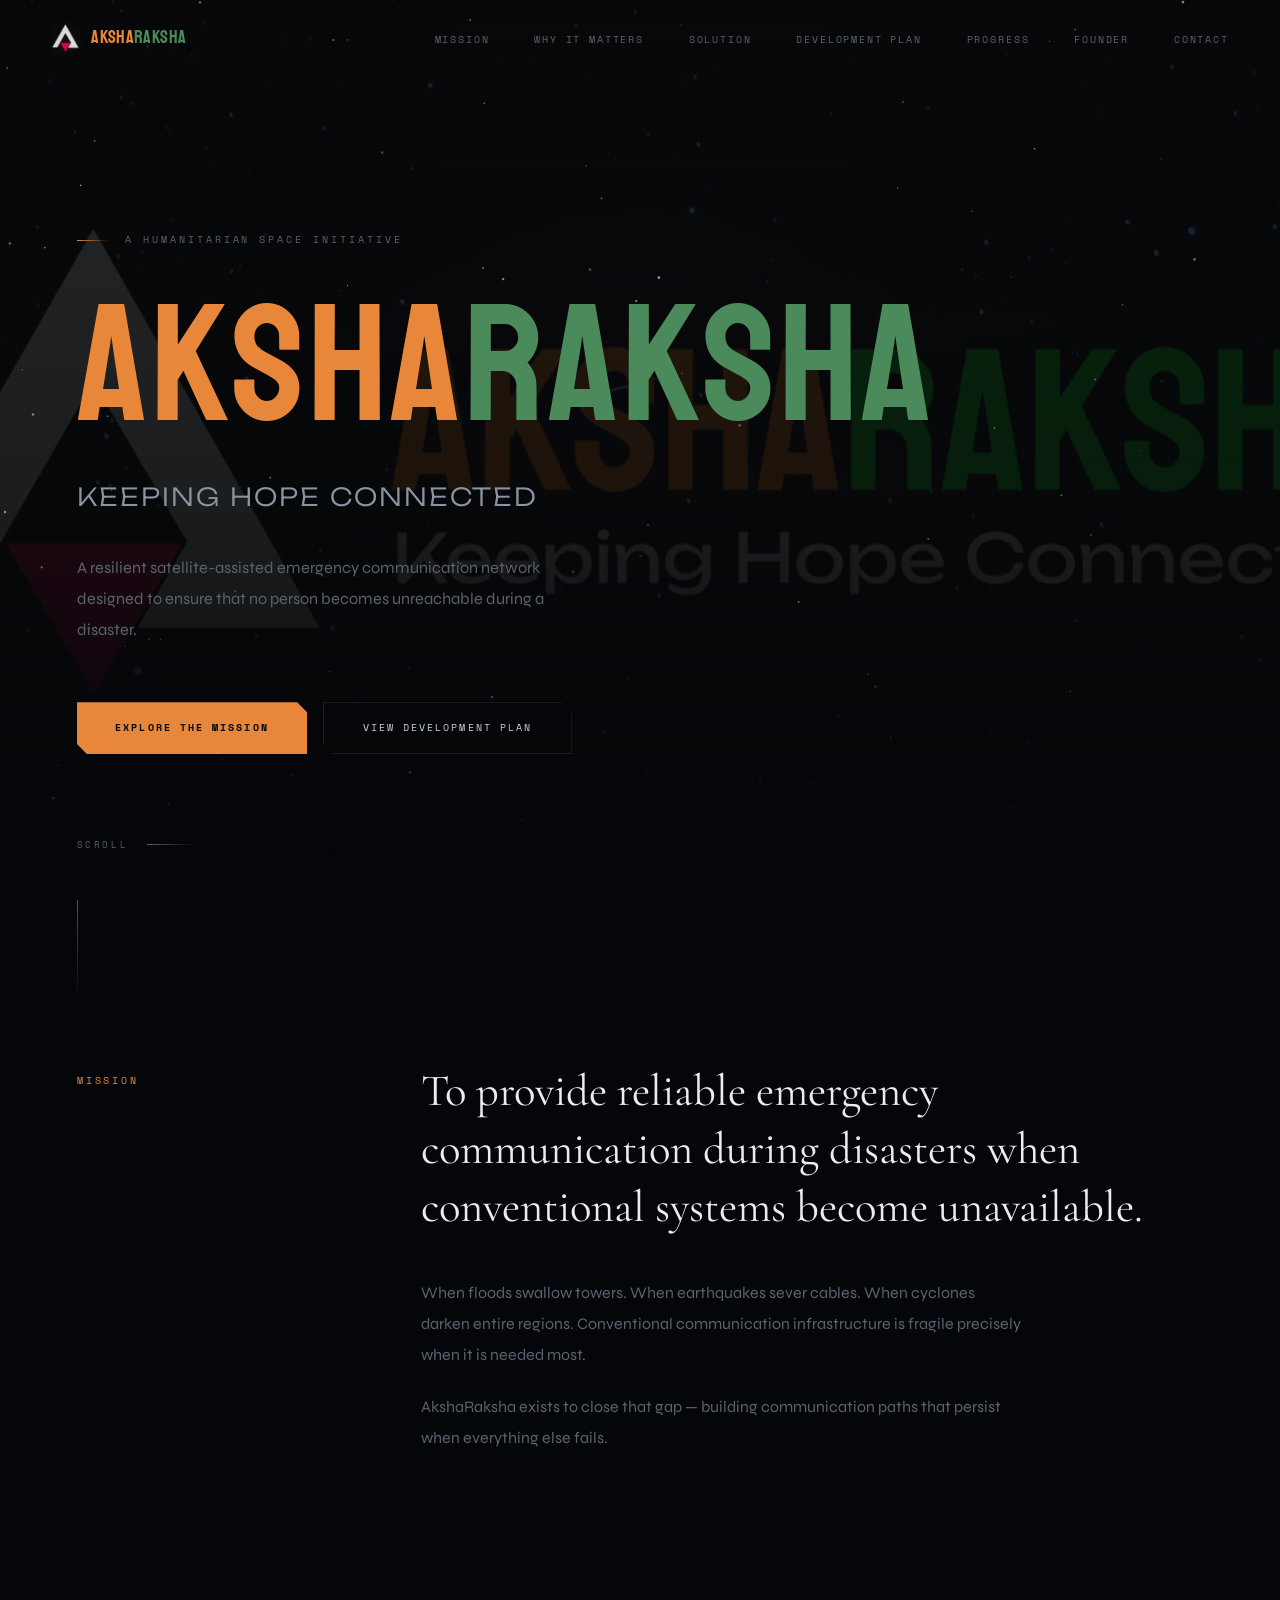
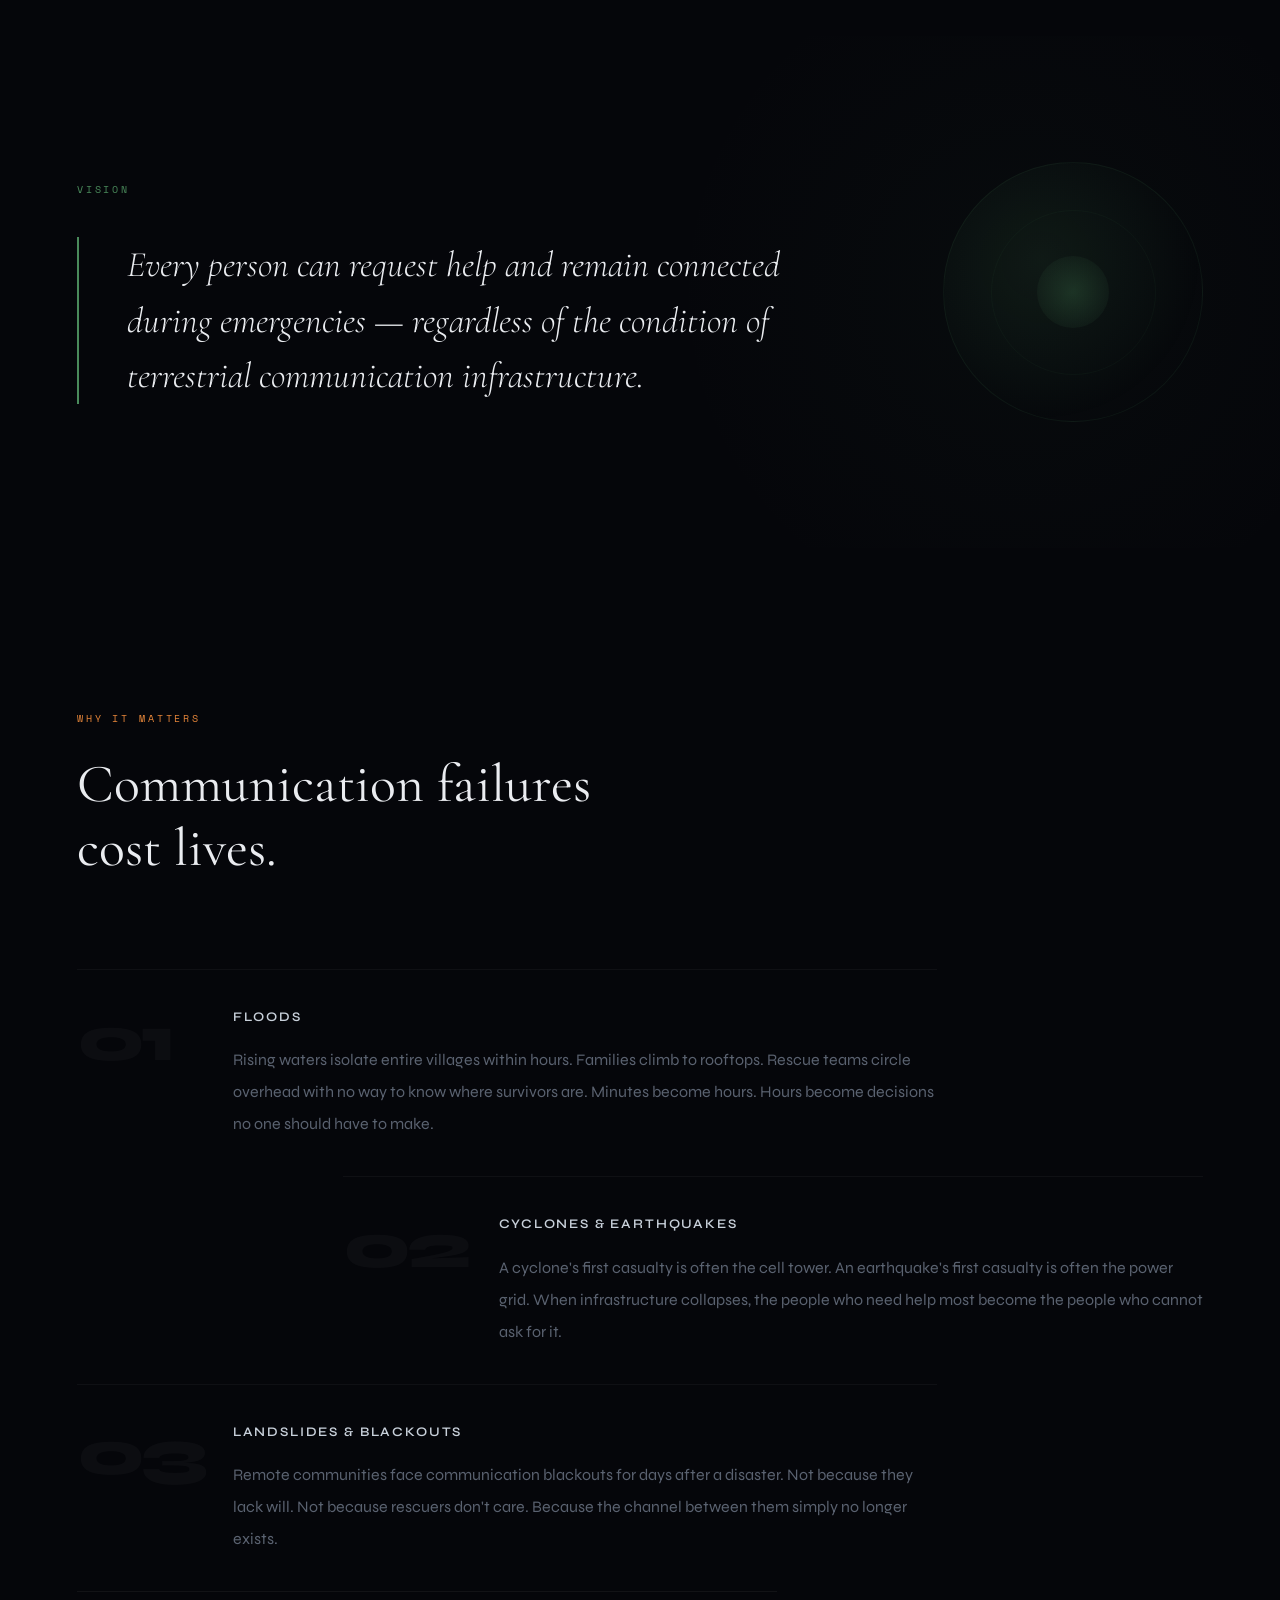
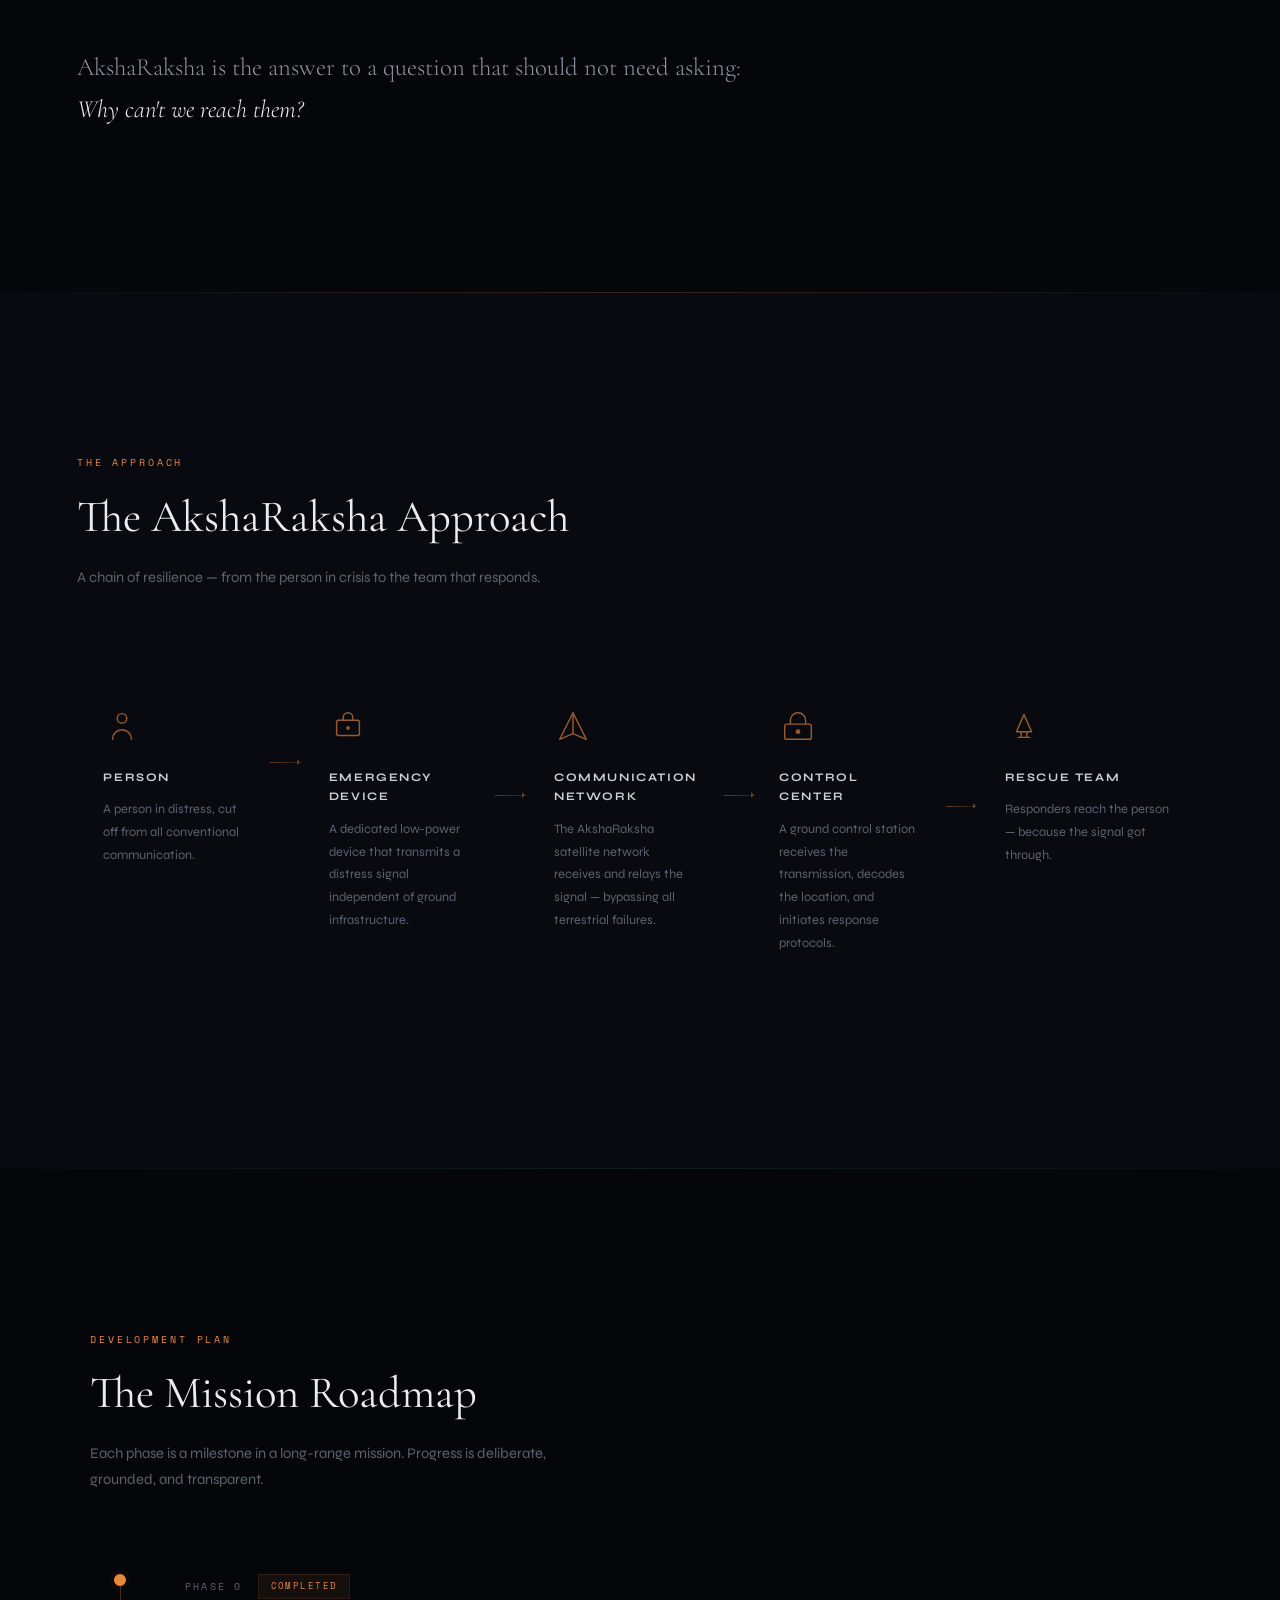
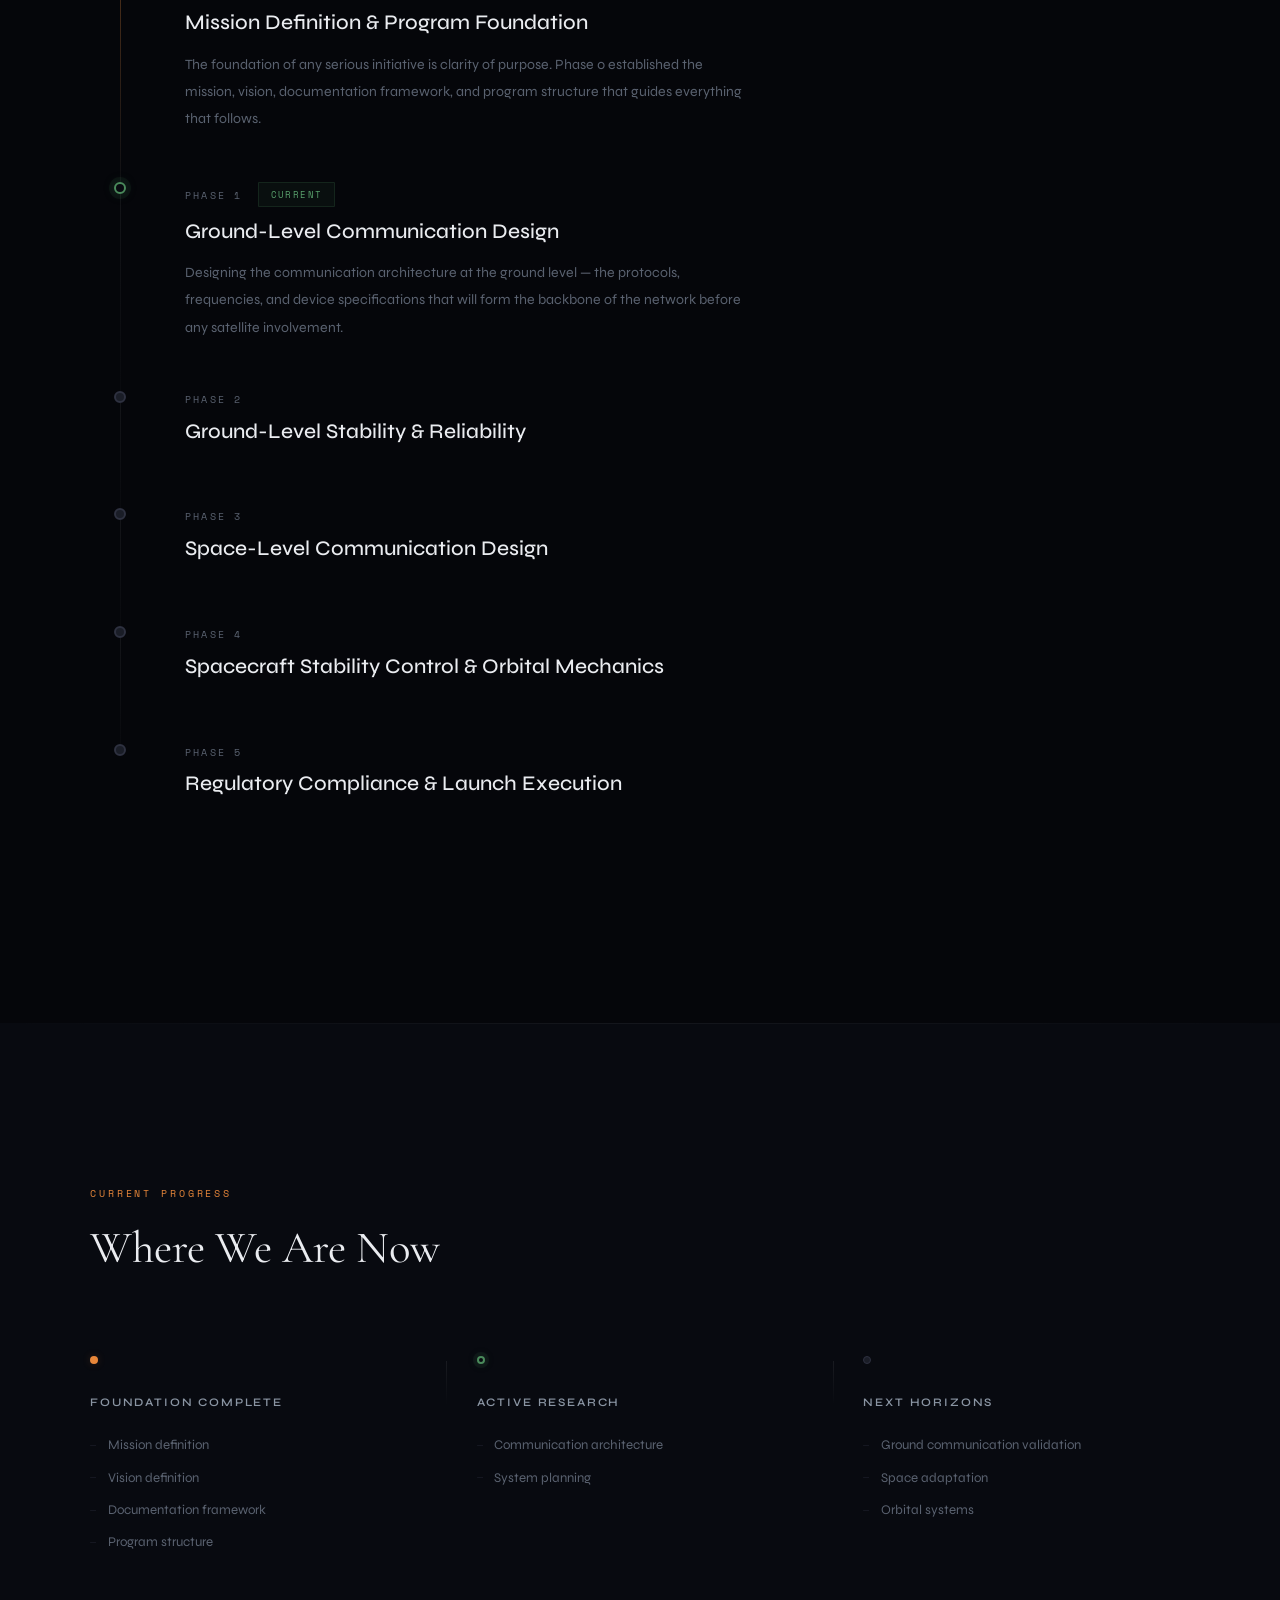
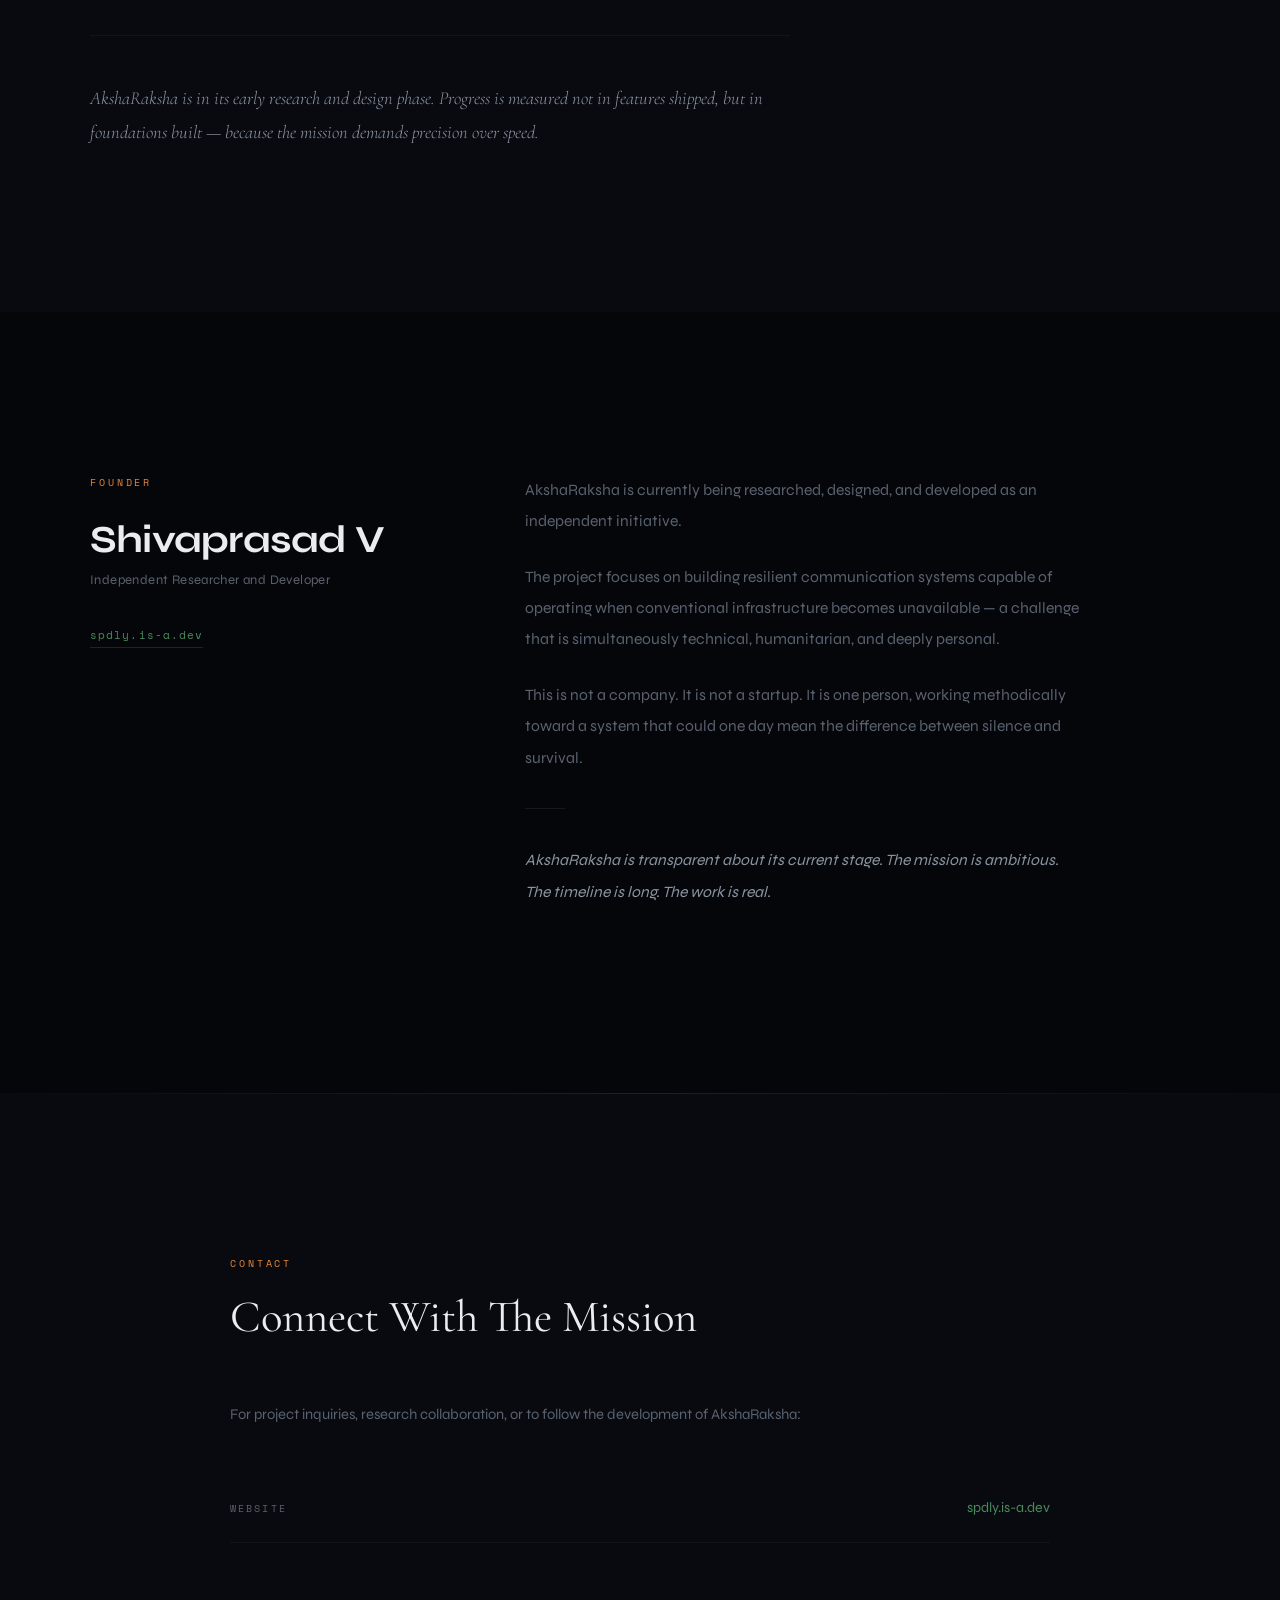
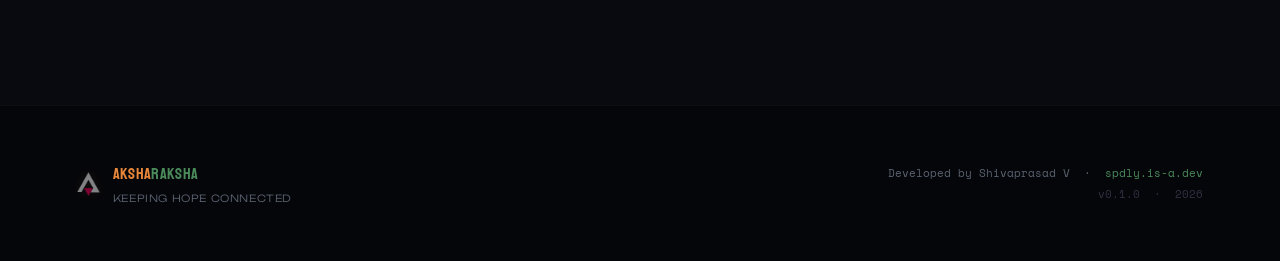
==== commit 29644a7f: "Updated UI" ====
--- a/index.html
+++ b/index.html
@@ -35,7 +35,7 @@
   <!-- Fonts -->
   <link rel="preconnect" href="https://fonts.googleapis.com" />
   <link rel="preconnect" href="https://fonts.gstatic.com" crossorigin />
-  <link href="https://fonts.googleapis.com/css2?family=IBM+Plex+Sans:ital,wght@0,300;0,400;0,500;0,600;1,300;1,400&family=IBM+Plex+Serif:ital,wght@0,300;0,400;1,300&display=swap" rel="stylesheet" />
+  <link href="https://fonts.googleapis.com/css2?family=Koulen&family=Unbounded:wght@200;300;400;500;600;700&display=swap" rel="stylesheet" />
 
   <!-- Structured Data -->
   <script type="application/ld+json">
--- a/styles.css
+++ b/styles.css
@@ -1,9 +1,6 @@
-/* ============================================================
-   AkshaRaksha — styles.css
-   Cinematic humanitarian space initiative
-   ============================================================ */
-
-/* ---- Reset & Base ---- */
+@import url('https://fonts.googleapis.com/css2?family=Syne:wght@400;500;600;700;800&family=Cormorant+Garamond:ital,wght@0,300;0,400;0,500;1,300;1,400&family=Space+Mono:ital,wght@0,400;0,700;1,400&display=swap');
+@import url('https://fonts.googleapis.com/css2?family=Koulen&family=Unbounded:wght@200;300;400;500;600;700&display=swap');
+
 *, *::before, *::after {
   box-sizing: border-box;
   margin: 0;
@@ -11,27 +8,38 @@
 }
 
 :root {
-  --black:        #08090b;
-  --deep:         #0e1014;
-  --charcoal:     #161820;
-  --slate:        #252830;
-  --mid:          #3a3e4a;
-  --muted:        #6b7280;
-  --soft:         #9ca3af;
-  --light:        #d1d5db;
-  --white:        #f0f1f3;
+  --black:        #05060a;
+  --deep:         #080a10;
+  --charcoal:     #0f1118;
+  --slate:        #1a1d27;
+  --mid:          #2e3140;
+  --muted:        #5a6270;
+  --soft:         #8a95a3;
+  --light:        #c8d0da;
+  --white:        #eaecf0;
   --pure:         #ffffff;
 
-  --saffron:      #e8893d;
-  --saffron-dim:  #c8722a;
-  --green:        #4d8c5e;
-  --green-dim:    #3a6b47;
-
-  --font-sans:    'IBM Plex Sans', -apple-system, BlinkMacSystemFont, 'Segoe UI', sans-serif;
-  --font-serif:   'IBM Plex Serif', Georgia, 'Times New Roman', serif;
+  --saffron:        #e8873a;
+  --saffron-dim:    #c77029;
+  --saffron-bright: #f0963f;
+  --saffron-pale:   rgba(232, 135, 58, 0.07);
+  --saffron-glow:   rgba(232, 135, 58, 0.18);
+  --green:          #4a8a5b;
+  --green-dim:      #376948;
+  --green-bright:   #5aa36e;
+  --green-pale:     rgba(74, 138, 91, 0.07);
+  --green-glow:     rgba(74, 138, 91, 0.15);
+
+  --font-display: 'Syne', -apple-system, sans-serif;
+  --font-serif:   'Cormorant Garamond', Georgia, serif;
+  --font-mono:    'Space Mono', 'Courier New', monospace;
+  --font-brand:   'Koulen', 'Impact', sans-serif;
+  --font-tagline: 'Unbounded', 'Syne', sans-serif;
 
   --ease-cinematic: cubic-bezier(0.25, 0.1, 0.25, 1);
   --ease-reveal:    cubic-bezier(0.16, 1, 0.3, 1);
+  --ease-sharp:     cubic-bezier(0.4, 0, 0.2, 1);
+  --ease-spring:    cubic-bezier(0.34, 1.56, 0.64, 1);
 }
 
 html {
@@ -40,51 +48,109 @@
 }
 
 body {
-  font-family: var(--font-sans);
+  font-family: var(--font-display);
   background-color: var(--black);
   color: var(--light);
   line-height: 1.7;
   overflow-x: hidden;
   -webkit-font-smoothing: antialiased;
   -moz-osx-font-smoothing: grayscale;
-}
-
-/* ---- Brand Utilities ---- */
-.aksha { color: var(--saffron); }
-.raksha { color: var(--green); }
+  cursor: none;
+}
+
+@media (hover: none), (pointer: coarse) {
+  body { cursor: auto; }
+  .custom-cursor, .custom-cursor-ring { display: none !important; }
+  .btn-primary, .btn-ghost { cursor: pointer; }
+}
+
+::selection {
+  background: var(--saffron-pale);
+  color: var(--saffron-bright);
+}
+
+.custom-cursor {
+  position: fixed;
+  width: 10px;
+  height: 10px;
+  border-radius: 50%;
+  background: var(--saffron);
+  pointer-events: none;
+  z-index: 9999;
+  transform: translate(-50%, -50%);
+  transition: width 0.25s var(--ease-spring),
+              height 0.25s var(--ease-spring),
+              background 0.25s,
+              opacity 0.25s;
+  mix-blend-mode: screen;
+}
+
+.custom-cursor-ring {
+  position: fixed;
+  width: 38px;
+  height: 38px;
+  border-radius: 50%;
+  border: 1px solid rgba(232, 135, 58, 0.38);
+  pointer-events: none;
+  z-index: 9998;
+  transform: translate(-50%, -50%);
+  transition: width 0.55s var(--ease-reveal),
+              height 0.55s var(--ease-reveal),
+              border-color 0.3s,
+              opacity 0.3s;
+}
+
+.aksha {
+  color: var(--saffron);
+  font-family: var(--font-brand);
+  font-weight: 400;
+  letter-spacing: 0.02em;
+}
+
+.raksha {
+  color: var(--green);
+  font-family: var(--font-brand);
+  font-weight: 400;
+  letter-spacing: 0.02em;
+}
 
 img { max-width: 100%; display: block; }
 a { color: inherit; text-decoration: none; }
 ul { list-style: none; }
 
-/* ============================================================
-   Navigation
-   ============================================================ */
+#noise-overlay {
+  position: fixed;
+  inset: 0;
+  z-index: 9990;
+  pointer-events: none;
+  opacity: 0.028;
+  background-image: url("data:image/svg+xml,%3Csvg viewBox='0 0 256 256' xmlns='http://www.w3.org/2000/svg'%3E%3Cfilter id='noise'%3E%3CfeTurbulence type='fractalNoise' baseFrequency='0.9' numOctaves='4' stitchTiles='stitch'/%3E%3C/filter%3E%3Crect width='100%25' height='100%25' filter='url(%23noise)' opacity='1'/%3E%3C/svg%3E");
+  background-size: 200px 200px;
+}
+
 #nav {
   position: fixed;
   top: 0; left: 0; right: 0;
   z-index: 1000;
-  padding: 0 3vw;
-  transition: background 0.5s var(--ease-cinematic),
-              padding 0.4s var(--ease-cinematic),
-              border-color 0.5s;
+  padding: 0 4vw;
+  transition: background 0.6s var(--ease-cinematic),
+              border-color 0.6s;
   border-bottom: 1px solid transparent;
 }
 
 #nav.scrolled {
-  background: rgba(10, 11, 14, 0.92);
-  backdrop-filter: blur(12px);
-  -webkit-backdrop-filter: blur(12px);
-  border-color: rgba(255,255,255,0.05);
-  padding-top: 0;
+  background: rgba(5, 6, 10, 0.92);
+  backdrop-filter: blur(24px) saturate(180%);
+  -webkit-backdrop-filter: blur(24px) saturate(180%);
+  border-color: rgba(255,255,255,0.04);
 }
 
 .nav-inner {
   display: flex;
   align-items: center;
   justify-content: space-between;
-  height: 72px;
-  max-width: 1400px;
+  height: 76px;
+  max-width: 1440px;
   margin: 0 auto;
 }
 
@@ -96,32 +162,41 @@
 }
 
 .nav-logo img {
-  width: 32px;
-  height: 32px;
+  width: 28px;
+  height: 28px;
   object-fit: contain;
+  opacity: 0.85;
+  filter: drop-shadow(0 0 8px var(--saffron-glow));
 }
 
 .nav-name {
-  font-size: 1.05rem;
-  font-weight: 500;
-  letter-spacing: 0.01em;
+  font-family: var(--font-brand);
+  font-size: 1.15rem;
+  letter-spacing: 0.04em;
+  line-height: 1;
+}
+
+.nav-name .aksha,
+.nav-name .raksha {
+  font-weight: 400;
 }
 
 .nav-links {
   display: flex;
   align-items: center;
-  gap: 2.5rem;
+  gap: 2.8rem;
 }
 
 .nav-link {
-  font-size: 0.82rem;
-  font-weight: 400;
-  letter-spacing: 0.08em;
-  text-transform: uppercase;
-  color: var(--soft);
+  font-family: var(--font-mono);
+  font-size: 0.64rem;
+  font-weight: 400;
+  letter-spacing: 0.18em;
+  text-transform: uppercase;
+  color: var(--muted);
   transition: color 0.3s;
   position: relative;
-  padding-bottom: 2px;
+  padding-bottom: 4px;
 }
 
 .nav-link::after {
@@ -129,8 +204,8 @@
   position: absolute;
   bottom: 0; left: 0;
   width: 0; height: 1px;
-  background: var(--saffron);
-  transition: width 0.3s var(--ease-cinematic);
+  background: linear-gradient(to right, var(--saffron), var(--green));
+  transition: width 0.4s var(--ease-reveal);
 }
 
 .nav-link:hover { color: var(--white); }
@@ -148,15 +223,12 @@
 
 .nav-toggle span {
   display: block;
-  width: 24px;
+  width: 22px;
   height: 1px;
   background: var(--light);
   transition: transform 0.3s, opacity 0.3s;
 }
 
-/* ============================================================
-   Hero
-   ============================================================ */
 .hero {
   position: relative;
   width: 100%;
@@ -186,8 +258,8 @@
   background-size: cover;
   background-position: center 30%;
   background-repeat: no-repeat;
-  opacity: 0.18;
-  transform: scale(1.05);
+  opacity: 0.11;
+  transform: scale(1.06);
   will-change: transform;
 }
 
@@ -196,141 +268,229 @@
   inset: 0;
   background: linear-gradient(
     to bottom,
-    rgba(8,9,11,0.15) 0%,
-    rgba(8,9,11,0.0) 25%,
-    rgba(8,9,11,0.3) 60%,
-    rgba(8,9,11,0.98) 100%
+    rgba(5,6,10,0.15) 0%,
+    rgba(5,6,10,0.0)  18%,
+    rgba(5,6,10,0.22) 55%,
+    rgba(5,6,10,1)    100%
   );
 }
 
+.hero-grid-overlay {
+  position: absolute;
+  inset: 0;
+  z-index: 1;
+  background-image:
+    linear-gradient(rgba(232,135,58,0.022) 1px, transparent 1px),
+    linear-gradient(90deg, rgba(232,135,58,0.022) 1px, transparent 1px);
+  background-size: 80px 80px;
+  mask-image: radial-gradient(ellipse 70% 70% at 50% 50%, black 30%, transparent 100%);
+  -webkit-mask-image: radial-gradient(ellipse 70% 70% at 50% 50%, black 30%, transparent 100%);
+}
+
 .hero-content {
   position: relative;
   z-index: 2;
-  max-width: 900px;
+  max-width: 1000px;
   padding: 0 6vw;
-  margin-top: 72px;
+  margin-top: 76px;
 }
 
 .hero-eyebrow {
-  font-size: 0.75rem;
-  font-weight: 400;
+  display: inline-flex;
+  align-items: center;
+  gap: 1rem;
+  font-family: var(--font-mono);
+  font-size: 0.62rem;
+  font-weight: 400;
+  letter-spacing: 0.3em;
+  text-transform: uppercase;
+  color: var(--muted);
+  margin-bottom: 2.5rem;
+  opacity: 0;
+  transform: translateY(14px);
+  animation: fadeUp 1.2s var(--ease-reveal) 0.3s forwards;
+}
+
+.hero-eyebrow::before {
+  content: '';
+  display: block;
+  width: 32px;
+  height: 1px;
+  background: linear-gradient(to right, var(--saffron), transparent);
+  flex-shrink: 0;
+}
+
+.hero-eyebrow-badge {
+  display: inline-flex;
+  align-items: center;
+  gap: 0.4rem;
+  padding: 0.22rem 0.7rem;
+  border: 1px solid rgba(74,138,91,0.25);
+  background: var(--green-pale);
+  color: var(--green-bright);
+  border-radius: 2px;
+  font-size: 0.58rem;
   letter-spacing: 0.2em;
-  text-transform: uppercase;
-  color: var(--muted);
-  margin-bottom: 2rem;
+}
+
+.hero-eyebrow-badge::before {
+  content: '';
+  width: 5px;
+  height: 5px;
+  border-radius: 50%;
+  background: var(--green);
+  box-shadow: 0 0 6px var(--green);
+  animation: blink 2s ease-in-out infinite;
+  flex-shrink: 0;
+}
+
+.hero-title {
+  font-family: var(--font-brand);
+  font-size: clamp(4.8rem, 13vw, 11rem);
+  font-weight: 400;
+  letter-spacing: 0.03em;
+  line-height: 0.95;
+  margin-bottom: 1.8rem;
   opacity: 0;
-  transform: translateY(12px);
-  animation: fadeUp 1.2s var(--ease-reveal) 0.3s forwards;
-}
-
-.hero-title {
-  font-family: var(--font-sans);
-  font-size: clamp(3.8rem, 10vw, 8.5rem);
-  font-weight: 300;
-  letter-spacing: -0.02em;
-  line-height: 1.0;
-  margin-bottom: 1.2rem;
-  opacity: 0;
-  transform: translateY(20px);
-  animation: fadeUp 1.4s var(--ease-reveal) 0.5s forwards;
-}
-
-.hero-tagline {
+  transform: translateY(26px);
+  animation: fadeUp 1.5s var(--ease-reveal) 0.5s forwards;
+}
+
+.hero-title .aksha,
+.hero-title .raksha {
+  display: inline;
+}
+
+.hero-title-line2 {
+  display: block;
   font-family: var(--font-serif);
-  font-size: clamp(1.1rem, 2.5vw, 1.6rem);
+  font-size: clamp(1.6rem, 3.5vw, 3.2rem);
   font-weight: 300;
   font-style: italic;
+  letter-spacing: 0.02em;
   color: var(--soft);
-  margin-bottom: 2rem;
+  margin-top: 0.5rem;
+}
+
+.hero-tagline {
+  font-family: var(--font-tagline);
+  font-size: clamp(1rem, 2.2vw, 1.55rem);
+  font-weight: 300;
+  font-style: normal;
+  color: var(--soft);
+  margin-bottom: 2.2rem;
   opacity: 0;
   transform: translateY(16px);
-  animation: fadeUp 1.4s var(--ease-reveal) 0.75s forwards;
+  animation: fadeUp 1.4s var(--ease-reveal) 0.78s forwards;
+  letter-spacing: 0.08em;
+  text-transform: uppercase;
 }
 
 .hero-desc {
-  font-size: clamp(0.95rem, 1.6vw, 1.1rem);
-  font-weight: 300;
+  font-family: var(--font-display);
+  font-size: clamp(0.88rem, 1.4vw, 1.02rem);
+  font-weight: 400;
   color: var(--muted);
-  max-width: 560px;
-  line-height: 1.8;
-  margin-bottom: 3rem;
+  max-width: 520px;
+  line-height: 1.9;
+  margin-bottom: 3.5rem;
   opacity: 0;
   transform: translateY(14px);
-  animation: fadeUp 1.4s var(--ease-reveal) 1s forwards;
+  animation: fadeUp 1.4s var(--ease-reveal) 1.02s forwards;
 }
 
 .hero-actions {
   display: flex;
-  gap: 1.2rem;
+  gap: 1rem;
   flex-wrap: wrap;
   opacity: 0;
   transform: translateY(14px);
-  animation: fadeUp 1.2s var(--ease-reveal) 1.25s forwards;
+  animation: fadeUp 1.2s var(--ease-reveal) 1.28s forwards;
 }
 
 .btn-primary {
   display: inline-flex;
   align-items: center;
-  padding: 0.85rem 2rem;
+  gap: 0.7rem;
+  padding: 1rem 2.4rem;
   background: var(--saffron);
   color: var(--black);
-  font-size: 0.82rem;
-  font-weight: 500;
-  letter-spacing: 0.1em;
+  font-family: var(--font-mono);
+  font-size: 0.65rem;
+  font-weight: 700;
+  letter-spacing: 0.2em;
   text-transform: uppercase;
   border: none;
-  cursor: pointer;
-  transition: background 0.3s, transform 0.3s;
+  cursor: none;
+  position: relative;
+  overflow: hidden;
+  clip-path: polygon(0 0, calc(100% - 10px) 0, 100% 10px, 100% 100%, 10px 100%, 0 calc(100% - 10px));
+  transition: background 0.3s, transform 0.3s var(--ease-spring);
+}
+
+.btn-primary::before {
+  content: '';
+  position: absolute;
+  inset: 0;
+  background: linear-gradient(135deg, rgba(255,255,255,0.18) 0%, transparent 60%);
+  opacity: 0;
+  transition: opacity 0.3s;
 }
 
 .btn-primary:hover {
-  background: var(--saffron-dim);
-  transform: translateY(-1px);
-}
+  background: var(--saffron-bright);
+  transform: translateY(-3px);
+}
+
+.btn-primary:hover::before { opacity: 1; }
 
 .btn-ghost {
   display: inline-flex;
   align-items: center;
-  padding: 0.85rem 2rem;
+  gap: 0.7rem;
+  padding: 1rem 2.4rem;
   background: transparent;
   color: var(--light);
-  font-size: 0.82rem;
-  font-weight: 400;
-  letter-spacing: 0.1em;
-  text-transform: uppercase;
-  border: 1px solid rgba(255,255,255,0.15);
-  cursor: pointer;
-  transition: border-color 0.3s, color 0.3s, transform 0.3s;
+  font-family: var(--font-mono);
+  font-size: 0.65rem;
+  font-weight: 400;
+  letter-spacing: 0.2em;
+  text-transform: uppercase;
+  border: 1px solid rgba(255,255,255,0.1);
+  cursor: none;
+  clip-path: polygon(0 0, calc(100% - 10px) 0, 100% 10px, 100% 100%, 10px 100%, 0 calc(100% - 10px));
+  transition: border-color 0.3s, color 0.3s, transform 0.3s var(--ease-spring);
 }
 
 .btn-ghost:hover {
-  border-color: rgba(255,255,255,0.4);
-  color: var(--white);
-  transform: translateY(-1px);
+  border-color: rgba(74,138,91,0.5);
+  color: var(--green-bright);
+  transform: translateY(-3px);
 }
 
 .hero-scroll-cue {
   position: absolute;
-  bottom: 2.5rem;
+  bottom: 3rem;
   left: 6vw;
   z-index: 2;
   display: flex;
   align-items: center;
-  gap: 1rem;
+  gap: 1.2rem;
   opacity: 0;
-  animation: fadeIn 1.5s var(--ease-cinematic) 2s forwards;
+  animation: fadeIn 1.5s var(--ease-cinematic) 2.2s forwards;
 }
 
 .hero-scroll-cue span {
-  font-size: 0.68rem;
-  font-weight: 400;
-  letter-spacing: 0.2em;
+  font-family: var(--font-mono);
+  font-size: 0.57rem;
+  font-weight: 400;
+  letter-spacing: 0.28em;
   text-transform: uppercase;
   color: var(--muted);
 }
 
 .scroll-line {
-  width: 40px;
+  width: 48px;
   height: 1px;
   background: linear-gradient(to right, var(--muted), transparent);
   position: relative;
@@ -343,42 +503,65 @@
   top: 0; left: -100%;
   width: 100%; height: 100%;
   background: var(--saffron);
-  animation: scrollPulse 2.5s ease-in-out 2.5s infinite;
-}
-
-/* ============================================================
-   Mission
-   ============================================================ */
+  animation: scrollPulse 2.5s ease-in-out 2.6s infinite;
+}
+
+.hero-coords {
+  position: absolute;
+  bottom: 3rem;
+  right: 6vw;
+  z-index: 2;
+  font-family: var(--font-mono);
+  font-size: 0.55rem;
+  color: var(--mid);
+  letter-spacing: 0.1em;
+  line-height: 1.9;
+  text-align: right;
+  opacity: 0;
+  animation: fadeIn 1.5s var(--ease-cinematic) 2.4s forwards;
+}
+
 .section-mission {
-  padding: 14vh 6vw;
-  position: relative;
+  padding: 18vh 6vw;
+  position: relative;
+}
+
+.section-mission::before {
+  content: '';
+  position: absolute;
+  left: 6vw;
+  top: 0;
+  width: 1px;
+  height: 100px;
+  background: linear-gradient(to bottom, rgba(232,135,58,0.5), transparent);
 }
 
 .mission-inner {
-  max-width: 1200px;
+  max-width: 1300px;
   margin: 0 auto;
   display: grid;
   grid-template-columns: 200px 1fr;
   grid-template-rows: auto auto;
-  gap: 2rem 6rem;
+  gap: 2.5rem 9rem;
   align-items: start;
 }
 
 .mission-label {
-  font-size: 0.7rem;
-  font-weight: 500;
-  letter-spacing: 0.25em;
+  font-family: var(--font-mono);
+  font-size: 0.6rem;
+  font-weight: 400;
+  letter-spacing: 0.3em;
   text-transform: uppercase;
   color: var(--saffron);
-  padding-top: 0.4rem;
+  padding-top: 0.6rem;
   grid-column: 1;
   grid-row: 1;
 }
 
 .mission-heading {
   font-family: var(--font-serif);
-  font-size: clamp(1.7rem, 3.5vw, 2.9rem);
-  font-weight: 300;
+  font-size: clamp(1.8rem, 3.5vw, 3rem);
+  font-weight: 400;
   line-height: 1.3;
   color: var(--white);
   grid-column: 2;
@@ -391,19 +574,17 @@
 }
 
 .mission-body p {
-  font-size: clamp(0.92rem, 1.4vw, 1.05rem);
-  font-weight: 300;
+  font-family: var(--font-display);
+  font-size: clamp(0.88rem, 1.3vw, 1rem);
+  font-weight: 400;
   color: var(--muted);
-  line-height: 1.85;
-  margin-bottom: 1.2rem;
-  max-width: 640px;
-}
-
-/* ============================================================
-   Vision
-   ============================================================ */
+  line-height: 1.95;
+  margin-bottom: 1.3rem;
+  max-width: 600px;
+}
+
 .section-vision {
-  padding: 12vh 6vw;
+  padding: 14vh 6vw;
   position: relative;
   overflow: hidden;
 }
@@ -412,51 +593,50 @@
   content: '';
   position: absolute;
   top: 50%;
-  right: 0;
+  right: -10vw;
   transform: translateY(-50%);
   width: 60vw;
   height: 60vw;
-  background: radial-gradient(circle at center, rgba(77, 140, 94, 0.04) 0%, transparent 70%);
+  background: radial-gradient(circle at center, rgba(74,138,91,0.04) 0%, transparent 65%);
   pointer-events: none;
 }
 
 .vision-inner {
-  max-width: 1200px;
+  max-width: 1300px;
   margin: 0 auto;
   display: flex;
   align-items: center;
-  gap: 8vw;
-}
-
-.vision-left {
-  flex: 1;
-}
+  gap: 10vw;
+}
+
+.vision-left { flex: 1; }
 
 .vision-label {
-  font-size: 0.7rem;
-  font-weight: 500;
-  letter-spacing: 0.25em;
+  font-family: var(--font-mono);
+  font-size: 0.6rem;
+  font-weight: 400;
+  letter-spacing: 0.3em;
   text-transform: uppercase;
   color: var(--green);
-  margin-bottom: 2rem;
+  margin-bottom: 2.5rem;
 }
 
 .vision-quote {
   font-family: var(--font-serif);
-  font-size: clamp(1.4rem, 2.8vw, 2.3rem);
+  font-size: clamp(1.5rem, 2.8vw, 2.4rem);
   font-weight: 300;
   font-style: italic;
-  line-height: 1.45;
+  line-height: 1.55;
   color: var(--white);
   border-left: 2px solid var(--green);
-  padding-left: 2.5rem;
+  padding-left: 3rem;
   quotes: none;
 }
 
 .vision-right {
   flex-shrink: 0;
-  width: 240px;
-  height: 240px;
+  width: 260px;
+  height: 260px;
   position: relative;
 }
 
@@ -465,70 +645,87 @@
   height: 100%;
   border-radius: 50%;
   background: radial-gradient(circle at 38% 38%,
-    rgba(77, 140, 94, 0.12) 0%,
-    rgba(77, 140, 94, 0.04) 50%,
+    rgba(74,138,91,0.12) 0%,
+    rgba(74,138,91,0.04) 50%,
     transparent 70%
   );
-  border: 1px solid rgba(77, 140, 94, 0.12);
+  border: 1px solid rgba(74,138,91,0.1);
   position: relative;
 }
 
 .vision-orb::before {
   content: '';
   position: absolute;
-  top: 20%; left: 20%;
-  width: 60%; height: 60%;
+  top: 18%; left: 18%;
+  width: 64%; height: 64%;
   border-radius: 50%;
-  border: 1px solid rgba(77, 140, 94, 0.08);
-  animation: orbPulse 6s ease-in-out infinite;
-}
-
-/* ============================================================
-   Why It Matters
-   ============================================================ */
+  border: 1px solid rgba(74,138,91,0.06);
+  animation: orbPulse 7s ease-in-out infinite;
+}
+
+.vision-orb::after {
+  content: '';
+  position: absolute;
+  top: 36%; left: 36%;
+  width: 28%; height: 28%;
+  border-radius: 50%;
+  background: radial-gradient(circle, rgba(74,138,91,0.25), transparent);
+  animation: orbPulse 7s ease-in-out infinite reverse;
+}
+
 .section-why {
-  padding: 14vh 6vw;
+  padding: 18vh 6vw;
   position: relative;
 }
 
 .why-inner {
-  max-width: 1200px;
+  max-width: 1300px;
   margin: 0 auto;
 }
 
 .why-header {
-  margin-bottom: 8vh;
+  margin-bottom: 10vh;
+  display: flex;
+  flex-direction: column;
 }
 
 .why-label {
-  font-size: 0.7rem;
-  font-weight: 500;
-  letter-spacing: 0.25em;
+  font-family: var(--font-mono);
+  font-size: 0.6rem;
+  font-weight: 400;
+  letter-spacing: 0.3em;
   text-transform: uppercase;
   color: var(--saffron);
-  margin-bottom: 1.5rem;
+  margin-bottom: 1.6rem;
 }
 
 .why-heading {
   font-family: var(--font-serif);
-  font-size: clamp(2rem, 4vw, 3.5rem);
-  font-weight: 300;
-  line-height: 1.2;
+  font-size: clamp(2rem, 4.2vw, 3.8rem);
+  font-weight: 400;
+  line-height: 1.18;
   color: var(--white);
-  max-width: 600px;
+  max-width: 580px;
 }
 
 .why-narrative {
   display: flex;
   flex-direction: column;
-  gap: 8vh;
+  gap: 0;
 }
 
 .why-moment {
   display: grid;
-  grid-template-columns: 80px 1fr;
-  gap: 3rem;
-  max-width: 840px;
+  grid-template-columns: 100px 1fr;
+  gap: 3.5rem;
+  max-width: 860px;
+  padding: 4vh 0;
+  border-top: 1px solid rgba(255,255,255,0.04);
+  transition: border-color 0.4s;
+}
+
+.why-moment:hover {
+  border-color: rgba(232,135,58,0.1);
 }
 
 .why-moment:nth-child(even) {
@@ -536,43 +733,50 @@
 }
 
 .why-moment-number {
-  font-size: clamp(2.5rem, 4vw, 4rem);
-  font-weight: 300;
-  color: rgba(255,255,255,0.05);
+  font-family: var(--font-display);
+  font-size: clamp(3rem, 5vw, 5.5rem);
+  font-weight: 800;
+  color: rgba(255,255,255,0.03);
   line-height: 1;
   padding-top: 0.1rem;
-  font-feature-settings: 'tnum';
+  letter-spacing: -0.06em;
+  transition: color 0.4s;
+}
+
+.why-moment:hover .why-moment-number {
+  color: rgba(232,135,58,0.06);
 }
 
 .why-moment-content h3 {
-  font-family: var(--font-sans);
-  font-size: 1rem;
-  font-weight: 500;
-  letter-spacing: 0.08em;
+  font-family: var(--font-display);
+  font-size: 0.82rem;
+  font-weight: 600;
+  letter-spacing: 0.14em;
   text-transform: uppercase;
   color: var(--light);
   margin-bottom: 1rem;
 }
 
 .why-moment-content p {
-  font-size: clamp(0.92rem, 1.4vw, 1.05rem);
-  font-weight: 300;
+  font-family: var(--font-display);
+  font-size: clamp(0.88rem, 1.3vw, 1rem);
+  font-weight: 400;
   color: var(--muted);
-  line-height: 1.9;
+  line-height: 2;
 }
 
 .why-closing {
   max-width: 700px;
-  padding-top: 4vh;
-  border-top: 1px solid rgba(255,255,255,0.06);
+  padding-top: 6vh;
+  border-top: 1px solid rgba(255,255,255,0.05);
 }
 
 .why-closing-text {
   font-family: var(--font-serif);
-  font-size: clamp(1.1rem, 2vw, 1.5rem);
+  font-size: clamp(1.1rem, 2vw, 1.55rem);
   font-weight: 300;
   color: var(--soft);
-  line-height: 1.6;
+  line-height: 1.7;
 }
 
 .why-closing-text em {
@@ -580,11 +784,8 @@
   color: var(--white);
 }
 
-/* ============================================================
-   Solution
-   ============================================================ */
 .section-solution {
-  padding: 14vh 6vw;
+  padding: 18vh 6vw;
   position: relative;
   background: var(--deep);
 }
@@ -594,7 +795,7 @@
   position: absolute;
   top: 0; left: 0; right: 0;
   height: 1px;
-  background: linear-gradient(to right, transparent, rgba(232, 137, 61, 0.2), transparent);
+  background: linear-gradient(to right, transparent, rgba(232,135,58,0.2), transparent);
 }
 
 .section-solution::after {
@@ -602,41 +803,44 @@
   position: absolute;
   bottom: 0; left: 0; right: 0;
   height: 1px;
-  background: linear-gradient(to right, transparent, rgba(77, 140, 94, 0.15), transparent);
+  background: linear-gradient(to right, transparent, rgba(74,138,91,0.15), transparent);
 }
 
 .solution-inner {
-  max-width: 1200px;
+  max-width: 1300px;
   margin: 0 auto;
 }
 
 .solution-header {
-  margin-bottom: 8vh;
+  margin-bottom: 9vh;
   max-width: 600px;
 }
 
 .solution-label {
-  font-size: 0.7rem;
-  font-weight: 500;
-  letter-spacing: 0.25em;
+  font-family: var(--font-mono);
+  font-size: 0.6rem;
+  font-weight: 400;
+  letter-spacing: 0.3em;
   text-transform: uppercase;
   color: var(--saffron);
-  margin-bottom: 1rem;
+  margin-bottom: 1.2rem;
 }
 
 .solution-heading {
   font-family: var(--font-serif);
-  font-size: clamp(1.8rem, 3.5vw, 2.8rem);
-  font-weight: 300;
+  font-size: clamp(1.8rem, 3.5vw, 2.9rem);
+  font-weight: 400;
   color: var(--white);
-  margin-bottom: 1rem;
+  margin-bottom: 1.2rem;
+  line-height: 1.22;
 }
 
 .solution-sub {
-  font-size: 0.95rem;
-  font-weight: 300;
+  font-family: var(--font-display);
+  font-size: 0.92rem;
+  font-weight: 400;
   color: var(--muted);
-  line-height: 1.7;
+  line-height: 1.8;
 }
 
 .solution-flow {
@@ -653,21 +857,45 @@
   display: flex;
   align-items: center;
   flex: 1;
-  min-width: 160px;
+  min-width: 168px;
 }
 
 .flow-step-inner {
   flex: 1;
-  padding: 2rem 1.5rem;
-  position: relative;
+  padding: 2.2rem 1.6rem;
+  position: relative;
+  border: 1px solid transparent;
+  transition: background 0.35s, border-color 0.35s;
+}
+
+.flow-step-inner::before {
+  content: attr(data-index);
+  position: absolute;
+  top: 1.6rem;
+  right: 1.6rem;
+  font-family: var(--font-mono);
+  font-size: 0.55rem;
+  color: var(--mid);
+  letter-spacing: 0.1em;
+}
+
+.flow-step-inner:hover {
+  background: rgba(232,135,58,0.025);
+  border-color: rgba(232,135,58,0.07);
 }
 
 .flow-icon {
-  width: 44px;
-  height: 44px;
+  width: 38px;
+  height: 38px;
   color: var(--saffron);
-  margin-bottom: 1.2rem;
-  opacity: 0.8;
+  margin-bottom: 1.4rem;
+  opacity: 0.65;
+  transition: opacity 0.3s, transform 0.4s var(--ease-spring);
+}
+
+.flow-step-inner:hover .flow-icon {
+  opacity: 1;
+  transform: translateY(-3px);
 }
 
 .flow-icon svg {
@@ -676,26 +904,28 @@
 }
 
 .flow-label {
-  font-size: 0.82rem;
-  font-weight: 500;
-  letter-spacing: 0.08em;
+  font-family: var(--font-display);
+  font-size: 0.72rem;
+  font-weight: 700;
+  letter-spacing: 0.14em;
   text-transform: uppercase;
   color: var(--light);
-  margin-bottom: 0.6rem;
+  margin-bottom: 0.7rem;
 }
 
 .flow-desc {
-  font-size: 0.85rem;
-  font-weight: 300;
+  font-family: var(--font-display);
+  font-size: 0.8rem;
+  font-weight: 400;
   color: var(--muted);
-  line-height: 1.7;
+  line-height: 1.78;
 }
 
 .flow-connector {
   flex-shrink: 0;
-  width: 40px;
+  width: 32px;
   height: 1px;
-  background: linear-gradient(to right, rgba(232, 137, 61, 0.4), rgba(232, 137, 61, 0.1));
+  background: linear-gradient(to right, rgba(232,135,58,0.4), rgba(232,135,58,0.1));
   position: relative;
   margin-top: -3rem;
 }
@@ -703,16 +933,13 @@
 .flow-connector::after {
   content: '';
   position: absolute;
-  right: 0; top: -3px;
-  border: 4px solid transparent;
-  border-left-color: rgba(232, 137, 61, 0.4);
-}
-
-/* ============================================================
-   Development Plan / Timeline
-   ============================================================ */
+  right: -1px; top: -3px;
+  border: 3.5px solid transparent;
+  border-left-color: rgba(232,135,58,0.4);
+}
+
 .section-development {
-  padding: 14vh 6vw;
+  padding: 18vh 6vw;
   position: relative;
 }
 
@@ -722,32 +949,35 @@
 }
 
 .dev-header {
-  margin-bottom: 8vh;
+  margin-bottom: 9vh;
 }
 
 .dev-label {
-  font-size: 0.7rem;
-  font-weight: 500;
-  letter-spacing: 0.25em;
+  font-family: var(--font-mono);
+  font-size: 0.6rem;
+  font-weight: 400;
+  letter-spacing: 0.3em;
   text-transform: uppercase;
   color: var(--saffron);
-  margin-bottom: 1rem;
+  margin-bottom: 1.2rem;
 }
 
 .dev-heading {
   font-family: var(--font-serif);
-  font-size: clamp(1.8rem, 3.5vw, 2.8rem);
-  font-weight: 300;
+  font-size: clamp(1.8rem, 3.5vw, 2.9rem);
+  font-weight: 400;
   color: var(--white);
-  margin-bottom: 1rem;
+  margin-bottom: 1.2rem;
+  line-height: 1.22;
 }
 
 .dev-sub {
-  font-size: 0.95rem;
-  font-weight: 300;
+  font-family: var(--font-display);
+  font-size: 0.92rem;
+  font-weight: 400;
   color: var(--muted);
-  line-height: 1.7;
-  max-width: 500px;
+  line-height: 1.8;
+  max-width: 520px;
 }
 
 .timeline {
@@ -757,7 +987,7 @@
 .timeline-phase {
   display: grid;
   grid-template-columns: 60px 1fr;
-  gap: 2rem;
+  gap: 2.2rem;
   margin-bottom: 0;
   position: relative;
 }
@@ -769,96 +999,100 @@
 }
 
 .phase-dot {
-  width: 14px;
-  height: 14px;
+  width: 12px;
+  height: 12px;
   border-radius: 50%;
   background: var(--slate);
   border: 2px solid var(--mid);
   flex-shrink: 0;
   position: relative;
   z-index: 1;
-  transition: border-color 0.4s, background 0.4s;
+  transition: border-color 0.4s, background 0.4s, box-shadow 0.4s;
 }
 
 .timeline-phase.completed .phase-dot {
   background: var(--saffron);
   border-color: var(--saffron);
+  box-shadow: 0 0 10px var(--saffron-glow);
 }
 
 .timeline-phase.active .phase-dot {
   background: var(--deep);
   border-color: var(--green);
-  box-shadow: 0 0 0 4px rgba(77, 140, 94, 0.12);
+  box-shadow: 0 0 0 5px rgba(74,138,91,0.1), 0 0 14px var(--green-glow);
 }
 
 .phase-line {
   flex: 1;
   width: 1px;
-  background: linear-gradient(to bottom, rgba(255,255,255,0.08), rgba(255,255,255,0.03));
-  min-height: 60px;
+  background: linear-gradient(to bottom, rgba(255,255,255,0.06), rgba(255,255,255,0.015));
+  min-height: 56px;
 }
 
 .timeline-phase.completed .phase-line {
-  background: linear-gradient(to bottom, rgba(232, 137, 61, 0.3), rgba(255,255,255,0.05));
+  background: linear-gradient(to bottom, rgba(232,135,58,0.3), rgba(255,255,255,0.04));
 }
 
 .phase-content {
-  padding: 0 0 5vh 0;
+  padding: 0 0 5.5vh 0;
+  cursor: pointer;
 }
 
 .phase-meta {
   display: flex;
   align-items: center;
   gap: 1rem;
-  margin-bottom: 0.6rem;
+  margin-bottom: 0.65rem;
 }
 
 .phase-num {
-  font-size: 0.7rem;
+  font-family: var(--font-mono);
+  font-size: 0.6rem;
+  font-weight: 400;
+  letter-spacing: 0.22em;
+  text-transform: uppercase;
+  color: var(--muted);
+}
+
+.phase-status {
+  font-family: var(--font-mono);
+  font-size: 0.58rem;
+  font-weight: 400;
+  letter-spacing: 0.16em;
+  text-transform: uppercase;
+  background: var(--saffron-pale);
+  color: var(--saffron);
+  padding: 0.22rem 0.72rem;
+  border-radius: 1px;
+  border: 1px solid rgba(232,135,58,0.12);
+}
+
+.current-status {
+  background: var(--green-pale);
+  color: var(--green-bright);
+  border-color: rgba(74,138,91,0.18);
+}
+
+.phase-title {
+  font-family: var(--font-display);
+  font-size: clamp(1rem, 1.8vw, 1.3rem);
   font-weight: 500;
-  letter-spacing: 0.18em;
-  text-transform: uppercase;
+  color: var(--white);
+  margin-bottom: 0.9rem;
+  line-height: 1.3;
+}
+
+.phase-body p {
+  font-family: var(--font-display);
+  font-size: 0.88rem;
+  font-weight: 400;
   color: var(--muted);
-}
-
-.phase-status {
-  font-size: 0.65rem;
-  font-weight: 500;
-  letter-spacing: 0.12em;
-  text-transform: uppercase;
-  background: rgba(232, 137, 61, 0.12);
-  color: var(--saffron);
-  padding: 0.2rem 0.6rem;
-  border-radius: 2px;
-}
-
-.current-status {
-  background: rgba(77, 140, 94, 0.12);
-  color: var(--green);
-}
-
-.phase-title {
-  font-family: var(--font-sans);
-  font-size: clamp(1rem, 1.8vw, 1.3rem);
-  font-weight: 400;
-  color: var(--white);
-  margin-bottom: 0.8rem;
-  line-height: 1.3;
-}
-
-.phase-body p {
-  font-size: 0.92rem;
-  font-weight: 300;
-  color: var(--muted);
-  line-height: 1.85;
-  max-width: 580px;
-}
-
-/* ============================================================
-   Progress
-   ============================================================ */
+  line-height: 1.95;
+  max-width: 560px;
+}
+
 .section-progress {
-  padding: 14vh 6vw;
+  padding: 18vh 6vw;
   background: var(--deep);
   position: relative;
 }
@@ -868,7 +1102,7 @@
   position: absolute;
   top: 0; left: 0; right: 0;
   height: 1px;
-  background: linear-gradient(to right, transparent, rgba(255,255,255,0.06), transparent);
+  background: linear-gradient(to right, transparent, rgba(255,255,255,0.05), transparent);
 }
 
 .progress-inner {
@@ -877,30 +1111,32 @@
 }
 
 .progress-header {
-  margin-bottom: 8vh;
+  margin-bottom: 9vh;
 }
 
 .progress-label {
-  font-size: 0.7rem;
-  font-weight: 500;
-  letter-spacing: 0.25em;
+  font-family: var(--font-mono);
+  font-size: 0.6rem;
+  font-weight: 400;
+  letter-spacing: 0.3em;
   text-transform: uppercase;
   color: var(--saffron);
-  margin-bottom: 1rem;
+  margin-bottom: 1.2rem;
 }
 
 .progress-heading {
   font-family: var(--font-serif);
-  font-size: clamp(1.8rem, 3.5vw, 2.8rem);
-  font-weight: 300;
+  font-size: clamp(1.8rem, 3.5vw, 2.9rem);
+  font-weight: 400;
   color: var(--white);
+  line-height: 1.22;
 }
 
 .progress-narrative {
   display: grid;
   grid-template-columns: 1fr 60px 1fr 60px 1fr;
   align-items: start;
-  margin-bottom: 8vh;
+  margin-bottom: 9vh;
 }
 
 .progress-chapter {
@@ -908,20 +1144,21 @@
 }
 
 .progress-chapter-marker {
-  width: 10px;
-  height: 10px;
+  width: 8px;
+  height: 8px;
   border-radius: 50%;
-  margin-bottom: 1.5rem;
+  margin-bottom: 1.8rem;
 }
 
 .completed-marker {
   background: var(--saffron);
+  box-shadow: 0 0 8px var(--saffron-glow);
 }
 
 .active-marker {
   background: var(--deep);
   border: 2px solid var(--green);
-  box-shadow: 0 0 0 4px rgba(77, 140, 94, 0.1);
+  box-shadow: 0 0 0 4px rgba(74,138,91,0.1), 0 0 12px var(--green-glow);
 }
 
 .future-marker {
@@ -930,12 +1167,13 @@
 }
 
 .progress-chapter h3 {
-  font-size: 0.82rem;
-  font-weight: 500;
-  letter-spacing: 0.1em;
+  font-family: var(--font-display);
+  font-size: 0.72rem;
+  font-weight: 600;
+  letter-spacing: 0.16em;
   text-transform: uppercase;
   color: var(--soft);
-  margin-bottom: 1.2rem;
+  margin-bottom: 1.4rem;
 }
 
 .progress-list {
@@ -945,11 +1183,13 @@
 }
 
 .progress-list li {
-  font-size: 0.88rem;
-  font-weight: 300;
+  font-family: var(--font-display);
+  font-size: 0.83rem;
+  font-weight: 400;
   color: var(--muted);
-  padding-left: 1rem;
-  position: relative;
+  padding-left: 1.1rem;
+  position: relative;
+  line-height: 1.6;
 }
 
 .progress-list li::before {
@@ -957,7 +1197,9 @@
   position: absolute;
   left: 0;
   color: var(--slate);
-  font-size: 0.7rem;
+  font-family: var(--font-mono);
+  font-size: 0.62rem;
+  top: 0.18em;
 }
 
 .progress-divider {
@@ -970,14 +1212,14 @@
 .progress-divider::before {
   content: '';
   width: 1px;
-  height: 40px;
-  background: linear-gradient(to bottom, rgba(255,255,255,0.1), transparent);
+  height: 44px;
+  background: linear-gradient(to bottom, rgba(255,255,255,0.07), transparent);
 }
 
 .progress-statement {
-  max-width: 680px;
-  padding-top: 4vh;
-  border-top: 1px solid rgba(255,255,255,0.05);
+  max-width: 700px;
+  padding-top: 5vh;
+  border-top: 1px solid rgba(255,255,255,0.04);
 }
 
 .progress-statement p {
@@ -986,14 +1228,11 @@
   font-weight: 300;
   font-style: italic;
   color: var(--soft);
-  line-height: 1.8;
-}
-
-/* ============================================================
-   Founder
-   ============================================================ */
+  line-height: 1.88;
+}
+
 .section-founder {
-  padding: 14vh 6vw;
+  padding: 18vh 6vw;
   position: relative;
 }
 
@@ -1002,68 +1241,73 @@
   margin: 0 auto;
   display: grid;
   grid-template-columns: 320px 1fr;
-  gap: 8vw;
+  gap: 9vw;
   align-items: start;
 }
 
 .founder-label {
-  font-size: 0.7rem;
-  font-weight: 500;
-  letter-spacing: 0.25em;
+  font-family: var(--font-mono);
+  font-size: 0.6rem;
+  font-weight: 400;
+  letter-spacing: 0.3em;
   text-transform: uppercase;
   color: var(--saffron);
-  margin-bottom: 1.5rem;
+  margin-bottom: 1.8rem;
 }
 
 .founder-name {
-  font-family: var(--font-sans);
-  font-size: clamp(1.6rem, 3vw, 2.4rem);
-  font-weight: 300;
+  font-family: var(--font-display);
+  font-size: clamp(1.6rem, 3vw, 2.5rem);
+  font-weight: 700;
   color: var(--white);
   margin-bottom: 0.5rem;
   line-height: 1.1;
+  letter-spacing: -0.02em;
 }
 
 .founder-role {
-  font-size: 0.88rem;
+  font-family: var(--font-display);
+  font-size: 0.82rem;
   font-weight: 400;
   color: var(--muted);
-  margin-bottom: 1.5rem;
-  letter-spacing: 0.02em;
+  margin-bottom: 1.8rem;
+  letter-spacing: 0.03em;
 }
 
 .founder-link {
   display: inline-flex;
   align-items: center;
-  gap: 0.5rem;
-  font-size: 0.8rem;
-  font-weight: 400;
-  letter-spacing: 0.06em;
+  gap: 0.55rem;
+  font-family: var(--font-mono);
+  font-size: 0.68rem;
+  font-weight: 400;
+  letter-spacing: 0.1em;
   color: var(--green);
-  border-bottom: 1px solid rgba(77, 140, 94, 0.3);
+  border-bottom: 1px solid rgba(74,138,91,0.25);
   padding-bottom: 2px;
   transition: color 0.3s, border-color 0.3s;
 }
 
 .founder-link:hover {
   color: var(--white);
-  border-color: rgba(255,255,255,0.3);
+  border-color: rgba(255,255,255,0.25);
 }
 
 .founder-right p {
-  font-size: clamp(0.92rem, 1.4vw, 1.02rem);
-  font-weight: 300;
+  font-family: var(--font-display);
+  font-size: clamp(0.88rem, 1.3vw, 0.98rem);
+  font-weight: 400;
   color: var(--muted);
-  line-height: 1.9;
-  margin-bottom: 1.4rem;
-  max-width: 580px;
+  line-height: 2;
+  margin-bottom: 1.5rem;
+  max-width: 560px;
 }
 
 .founder-divider {
-  width: 48px;
+  width: 40px;
   height: 1px;
-  background: rgba(255,255,255,0.1);
-  margin: 2rem 0;
+  background: rgba(255,255,255,0.07);
+  margin: 2.2rem 0;
 }
 
 .founder-transparency {
@@ -1071,11 +1315,8 @@
   font-style: italic;
 }
 
-/* ============================================================
-   Contact
-   ============================================================ */
 .section-contact {
-  padding: 14vh 6vw;
+  padding: 18vh 6vw;
   background: var(--deep);
   position: relative;
 }
@@ -1085,37 +1326,40 @@
   position: absolute;
   top: 0; left: 0; right: 0;
   height: 1px;
-  background: linear-gradient(to right, transparent, rgba(232, 137, 61, 0.15), transparent);
+  background: linear-gradient(to right, transparent, rgba(232,135,58,0.15), transparent);
 }
 
 .contact-inner {
-  max-width: 800px;
+  max-width: 820px;
   margin: 0 auto;
 }
 
 .contact-label {
-  font-size: 0.7rem;
-  font-weight: 500;
-  letter-spacing: 0.25em;
+  font-family: var(--font-mono);
+  font-size: 0.6rem;
+  font-weight: 400;
+  letter-spacing: 0.3em;
   text-transform: uppercase;
   color: var(--saffron);
-  margin-bottom: 1rem;
+  margin-bottom: 1.2rem;
 }
 
 .contact-heading {
   font-family: var(--font-serif);
-  font-size: clamp(1.8rem, 3.5vw, 2.8rem);
-  font-weight: 300;
+  font-size: clamp(1.8rem, 3.5vw, 2.9rem);
+  font-weight: 400;
   color: var(--white);
-  margin-bottom: 3rem;
+  margin-bottom: 3.5rem;
+  line-height: 1.22;
 }
 
 .contact-body p {
-  font-size: 0.95rem;
-  font-weight: 300;
+  font-family: var(--font-display);
+  font-size: 0.92rem;
+  font-weight: 400;
   color: var(--muted);
-  line-height: 1.8;
-  margin-bottom: 2.5rem;
+  line-height: 1.88;
+  margin-bottom: 2.8rem;
 }
 
 .contact-link-group {
@@ -1128,26 +1372,28 @@
   display: flex;
   align-items: center;
   justify-content: space-between;
-  padding: 1.2rem 0;
-  border-bottom: 1px solid rgba(255,255,255,0.05);
+  padding: 1.4rem 0;
+  border-bottom: 1px solid rgba(255,255,255,0.04);
   transition: border-color 0.3s;
   gap: 2rem;
 }
 
 .contact-item:hover {
-  border-color: rgba(255,255,255,0.12);
+  border-color: rgba(255,255,255,0.1);
 }
 
 .contact-item-label {
-  font-size: 0.7rem;
-  font-weight: 500;
-  letter-spacing: 0.15em;
+  font-family: var(--font-mono);
+  font-size: 0.6rem;
+  font-weight: 400;
+  letter-spacing: 0.22em;
   text-transform: uppercase;
   color: var(--muted);
 }
 
 .contact-item-value {
-  font-size: 0.92rem;
+  font-family: var(--font-display);
+  font-size: 0.88rem;
   font-weight: 400;
   color: var(--green);
   transition: color 0.3s;
@@ -1157,16 +1403,13 @@
   color: var(--white);
 }
 
-/* ============================================================
-   Footer
-   ============================================================ */
 .site-footer {
-  padding: 4vh 6vw;
-  border-top: 1px solid rgba(255,255,255,0.05);
+  padding: 6vh 6vw;
+  border-top: 1px solid rgba(255,255,255,0.035);
 }
 
 .footer-inner {
-  max-width: 1200px;
+  max-width: 1300px;
   margin: 0 auto;
   display: flex;
   align-items: center;
@@ -1182,24 +1425,34 @@
 }
 
 .footer-brand img {
-  width: 28px;
-  height: 28px;
+  width: 24px;
+  height: 24px;
   object-fit: contain;
-  opacity: 0.6;
+  opacity: 0.5;
+  filter: drop-shadow(0 0 6px var(--saffron-glow));
 }
 
 .footer-name {
+  font-family: var(--font-brand);
   font-size: 1rem;
-  font-weight: 400;
-  margin-bottom: 0.1rem;
+  letter-spacing: 0.04em;
+  margin-bottom: 0.18rem;
+}
+
+.footer-name .aksha,
+.footer-name .raksha {
+  font-weight: 400;
+  font-size: 1rem;
 }
 
 .footer-tagline {
-  font-size: 0.72rem;
+  font-family: var(--font-tagline);
+  font-size: 0.62rem;
   font-weight: 300;
   color: var(--muted);
-  font-style: italic;
-  font-family: var(--font-serif);
+  font-style: normal;
+  letter-spacing: 0.06em;
+  text-transform: uppercase;
 }
 
 .footer-meta {
@@ -1207,26 +1460,24 @@
 }
 
 .footer-meta p {
-  font-size: 0.78rem;
-  font-weight: 300;
+  font-family: var(--font-mono);
+  font-size: 0.68rem;
+  font-weight: 400;
   color: var(--muted);
-  line-height: 1.7;
+  line-height: 1.88;
 }
 
 .footer-meta a {
   color: var(--green);
-  transition: color 0.3s;
+  transition: color 0.25s;
 }
 
 .footer-meta a:hover { color: var(--white); }
 
 .footer-version {
-  color: var(--slate) !important;
-}
-
-/* ============================================================
-   Scroll Reveal Animations
-   ============================================================ */
+  color: var(--mid) !important;
+}
+
 .reveal-fade,
 .reveal-up,
 .reveal-left,
@@ -1238,22 +1489,19 @@
   transition: opacity 0.9s var(--ease-reveal), transform 0.9s var(--ease-reveal);
 }
 
-.reveal-up { transform: translateY(32px); }
-.reveal-left { transform: translateX(-32px); }
-.reveal-right { transform: translateX(32px); }
-.reveal-fade { opacity: 0; }
-.reveal-fade-delay { opacity: 0; transition-delay: 0.15s; }
+.reveal-up    { transform: translateY(30px); }
+.reveal-left  { transform: translateX(-30px); }
+.reveal-right { transform: translateX(30px); }
+.reveal-fade  { opacity: 0; }
+.reveal-fade-delay  { opacity: 0; transition-delay: 0.2s; }
 .reveal-phase { transform: translateY(20px); }
-.reveal-flow { transform: translateY(16px); transition-delay: calc(var(--i) * 0.1s); }
+.reveal-flow  { transform: translateY(16px); transition-delay: calc(var(--i) * 0.1s); }
 
 .revealed {
   opacity: 1 !important;
   transform: none !important;
 }
 
-/* ============================================================
-   Keyframes
-   ============================================================ */
 @keyframes fadeUp {
   to { opacity: 1; transform: translateY(0); }
 }
@@ -1263,34 +1511,52 @@
 }
 
 @keyframes scrollPulse {
-  0% { left: -100%; }
-  50% { left: 0; }
+  0%   { left: -100%; }
+  50%  { left: 0; }
   100% { left: 100%; }
 }
 
 @keyframes orbPulse {
-  0%, 100% { transform: scale(1); opacity: 0.5; }
-  50% { transform: scale(1.08); opacity: 0.8; }
-}
-
-/* ============================================================
-   Responsive
-   ============================================================ */
+  0%, 100% { transform: scale(1);    opacity: 0.5; }
+  50%       { transform: scale(1.08); opacity: 0.8; }
+}
+
+@keyframes blink {
+  0%, 100% { opacity: 1; }
+  50%       { opacity: 0.3; }
+}
+
+@media (max-width: 1024px) {
+  .nav-links { gap: 2rem; }
+
+  .section-mission,
+  .section-vision,
+  .section-why,
+  .section-solution,
+  .section-development,
+  .section-progress,
+  .section-founder,
+  .section-contact {
+    padding-left: 5vw;
+    padding-right: 5vw;
+  }
+}
+
 @media (max-width: 900px) {
   .mission-inner {
     grid-template-columns: 1fr;
-    gap: 1rem;
+    gap: 1.2rem;
   }
   .mission-label { grid-column: 1; }
   .mission-heading { grid-column: 1; }
   .mission-body { grid-column: 1; }
 
-  .vision-inner { flex-direction: column; gap: 4vh; }
+  .vision-inner { flex-direction: column; gap: 5vh; }
   .vision-right { display: none; }
 
   .why-moment {
     grid-template-columns: 1fr;
-    gap: 1rem;
+    gap: 1.2rem;
   }
   .why-moment-number { display: none; }
   .why-moment:nth-child(even) { margin-left: 0; }
@@ -1299,17 +1565,26 @@
     flex-direction: column;
     overflow-x: visible;
   }
+  .flow-step {
+    flex-direction: column;
+    min-width: unset;
+    width: 100%;
+  }
+  .flow-step-inner {
+    width: 100%;
+    padding: 2rem 1.4rem;
+  }
   .flow-connector {
     width: 1px;
-    height: 30px;
+    height: 28px;
     margin: 0 0 0 28px;
-    background: linear-gradient(to bottom, rgba(232, 137, 61, 0.4), rgba(232, 137, 61, 0.1));
+    background: linear-gradient(to bottom, rgba(232,135,58,0.4), rgba(232,135,58,0.08));
   }
   .flow-connector::after { display: none; }
 
   .founder-inner {
     grid-template-columns: 1fr;
-    gap: 4vh;
+    gap: 5vh;
   }
 
   .progress-narrative {
@@ -1317,37 +1592,279 @@
     gap: 4vh;
   }
   .progress-divider { display: none; }
+
+  .contact-heading {
+    font-size: clamp(1.5rem, 5vw, 2.4rem);
+  }
 }
 
 @media (max-width: 680px) {
+  .nav-inner {
+    height: 64px;
+  }
   .nav-links {
     display: none;
     position: fixed;
-    top: 72px; left: 0; right: 0;
-    background: rgba(10,11,14,0.97);
-    backdrop-filter: blur(16px);
+    top: 64px; left: 0; right: 0;
+    background: rgba(5,6,10,0.97);
+    backdrop-filter: blur(24px);
+    -webkit-backdrop-filter: blur(24px);
     flex-direction: column;
     align-items: flex-start;
-    padding: 2rem 6vw;
-    gap: 1.5rem;
-    border-bottom: 1px solid rgba(255,255,255,0.06);
+    padding: 2rem 6vw 2.5rem;
+    gap: 1.4rem;
+    border-bottom: 1px solid rgba(255,255,255,0.04);
+    max-height: calc(100vh - 64px);
+    overflow-y: auto;
   }
   .nav-links.open { display: flex; }
   .nav-toggle { display: flex; }
-
-  .hero-content { padding: 0 5vw; }
-
+  .nav-link {
+    font-size: 0.72rem;
+    padding: 0.4rem 0;
+  }
+
+  .hero {
+    min-height: calc(100vh - 64px);
+    min-height: calc(100svh - 64px);
+  }
+  .hero-content {
+    padding: 0 5vw;
+    margin-top: 64px;
+  }
+  .hero-title {
+    font-size: clamp(3.5rem, 16vw, 6rem);
+    margin-bottom: 1.2rem;
+  }
+  .hero-tagline {
+    font-size: clamp(0.85rem, 3.5vw, 1.1rem);
+    margin-bottom: 1.6rem;
+  }
+  .hero-eyebrow {
+    font-size: 0.56rem;
+    margin-bottom: 1.8rem;
+  }
+  .hero-desc {
+    font-size: 0.85rem;
+    line-height: 1.8;
+    margin-bottom: 2.5rem;
+  }
+  .hero-coords { display: none; }
+  .hero-scroll-cue { bottom: 1.5rem; }
+
+  .hero-actions {
+    flex-direction: column;
+    gap: 0.8rem;
+    width: 100%;
+  }
   .btn-primary, .btn-ghost {
-    padding: 0.8rem 1.4rem;
+    padding: 1rem 1.6rem;
+    font-size: 0.62rem;
+    width: 100%;
+    justify-content: center;
+    text-align: center;
+  }
+
+  .section-mission,
+  .section-vision,
+  .section-why,
+  .section-solution,
+  .section-development,
+  .section-progress,
+  .section-founder,
+  .section-contact {
+    padding-top: 12vh;
+    padding-bottom: 12vh;
+    padding-left: 5vw;
+    padding-right: 5vw;
+  }
+
+  .section-mission::before {
+    left: 5vw;
+    height: 60px;
+  }
+
+  .mission-heading {
+    font-size: clamp(1.5rem, 5.5vw, 2.2rem);
+  }
+
+  .vision-quote {
+    font-size: clamp(1.2rem, 4vw, 1.8rem);
+    padding-left: 1.5rem;
+  }
+
+  .why-heading {
+    font-size: clamp(1.6rem, 6vw, 2.6rem);
+  }
+  .why-header {
+    margin-bottom: 6vh;
+  }
+  .why-moment {
+    padding: 3vh 0;
+  }
+  .why-moment-content h3 {
     font-size: 0.75rem;
   }
-
-  .footer-inner { flex-direction: column; align-items: flex-start; }
-  .footer-meta { text-align: left; }
+  .why-moment-content p {
+    font-size: 0.86rem;
+    line-height: 1.85;
+  }
+  .why-closing {
+    padding-top: 4vh;
+  }
+  .why-closing-text {
+    font-size: clamp(1rem, 3.5vw, 1.3rem);
+  }
+
+  .solution-heading {
+    font-size: clamp(1.5rem, 5.5vw, 2.2rem);
+  }
+  .solution-header {
+    margin-bottom: 6vh;
+  }
+  .flow-label {
+    font-size: 0.68rem;
+  }
+  .flow-desc {
+    font-size: 0.78rem;
+  }
+
+  .dev-heading {
+    font-size: clamp(1.5rem, 5.5vw, 2.2rem);
+  }
+  .dev-header {
+    margin-bottom: 6vh;
+  }
 
   .timeline-phase {
     grid-template-columns: 40px 1fr;
     gap: 1.2rem;
+  }
+  .phase-title {
+    font-size: clamp(0.92rem, 3.5vw, 1.15rem);
+  }
+  .phase-body p {
+    font-size: 0.84rem;
+  }
+  .phase-content {
+    padding-bottom: 4vh;
+  }
+
+  .progress-heading {
+    font-size: clamp(1.5rem, 5.5vw, 2.2rem);
+  }
+  .progress-header {
+    margin-bottom: 6vh;
+  }
+  .progress-chapter h3 {
+    font-size: 0.68rem;
+    margin-bottom: 1rem;
+  }
+  .progress-list li {
+    font-size: 0.8rem;
+  }
+
+  .founder-name {
+    font-size: clamp(1.4rem, 5vw, 2rem);
+  }
+  .founder-right p {
+    font-size: 0.86rem;
+    line-height: 1.85;
+  }
+
+  .contact-heading {
+    font-size: clamp(1.4rem, 5vw, 2.2rem);
+    margin-bottom: 2.5rem;
+  }
+  .contact-body p {
+    font-size: 0.86rem;
+    margin-bottom: 2rem;
+  }
+  .contact-item {
+    padding: 1.2rem 0;
+    flex-direction: column;
+    align-items: flex-start;
+    gap: 0.4rem;
+  }
+
+  .footer-inner {
+    flex-direction: column;
+    align-items: flex-start;
+    gap: 1.5rem;
+  }
+  .footer-meta { text-align: left; }
+  .site-footer {
+    padding: 4vh 5vw;
+  }
+}
+
+@media (max-width: 420px) {
+  .hero-title {
+    font-size: clamp(2.8rem, 18vw, 4.5rem);
+  }
+  .hero-tagline {
+    font-size: 0.78rem;
+    letter-spacing: 0.05em;
+  }
+  .hero-eyebrow {
+    font-size: 0.52rem;
+    margin-bottom: 1.4rem;
+  }
+  .hero-desc {
+    font-size: 0.82rem;
+  }
+
+  .section-mission,
+  .section-vision,
+  .section-why,
+  .section-solution,
+  .section-development,
+  .section-progress,
+  .section-founder,
+  .section-contact {
+    padding-top: 10vh;
+    padding-bottom: 10vh;
+    padding-left: 4.5vw;
+    padding-right: 4.5vw;
+  }
+
+  .mission-heading {
+    font-size: clamp(1.3rem, 6vw, 1.8rem);
+  }
+  .mission-body p {
+    font-size: 0.84rem;
+  }
+
+  .why-heading {
+    font-size: clamp(1.4rem, 7vw, 2rem);
+  }
+
+  .flow-step-inner {
+    padding: 1.6rem 1.2rem;
+  }
+
+  .timeline-phase {
+    grid-template-columns: 32px 1fr;
+    gap: 1rem;
+  }
+  .phase-dot {
+    width: 10px;
+    height: 10px;
+  }
+
+  .contact-heading {
+    font-size: clamp(1.2rem, 6vw, 1.8rem);
+  }
+
+  .nav-name {
+    font-size: 1rem;
+  }
+}
+
+/* Fix for 100vh on mobile browsers (address bar) */
+@supports (height: 100svh) {
+  .hero {
+    min-height: 100svh;
   }
 }
 
@@ -1368,4 +1885,4 @@
     transform: none;
     animation: none;
   }
-}
+}
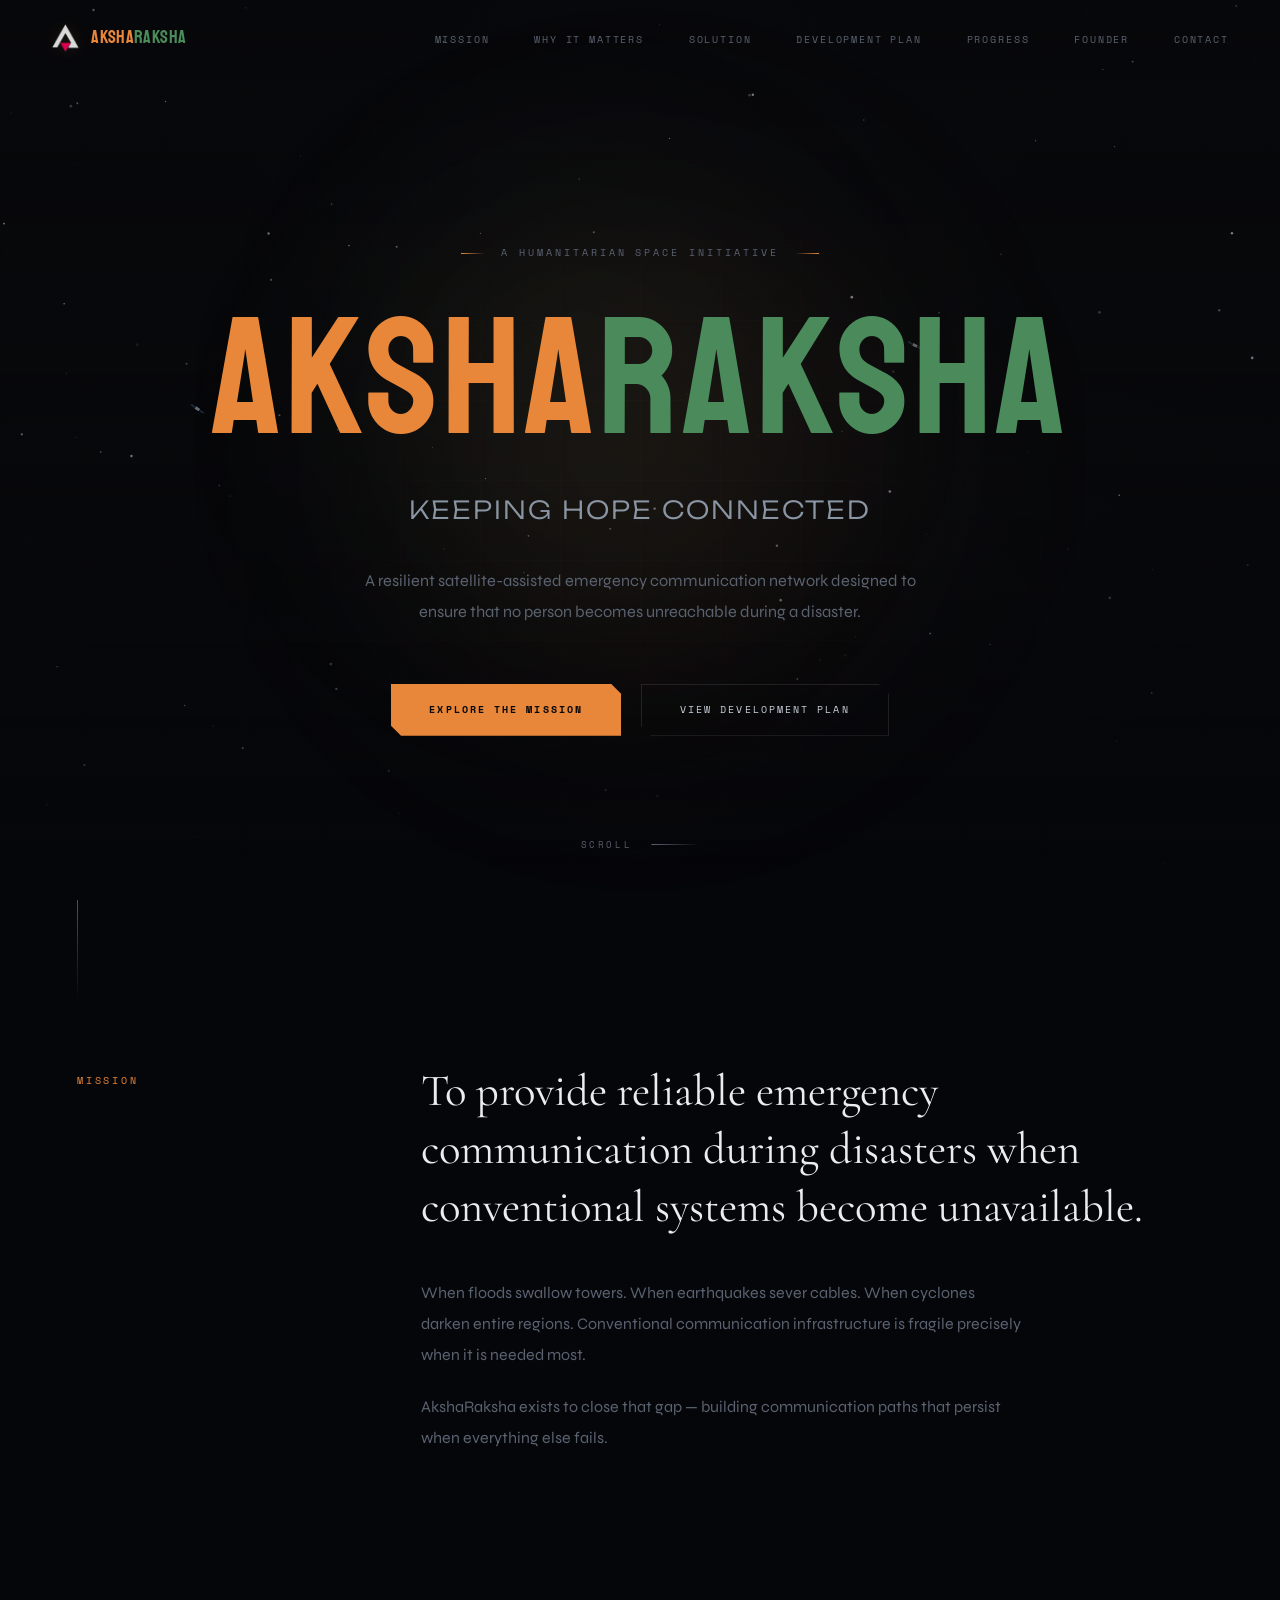
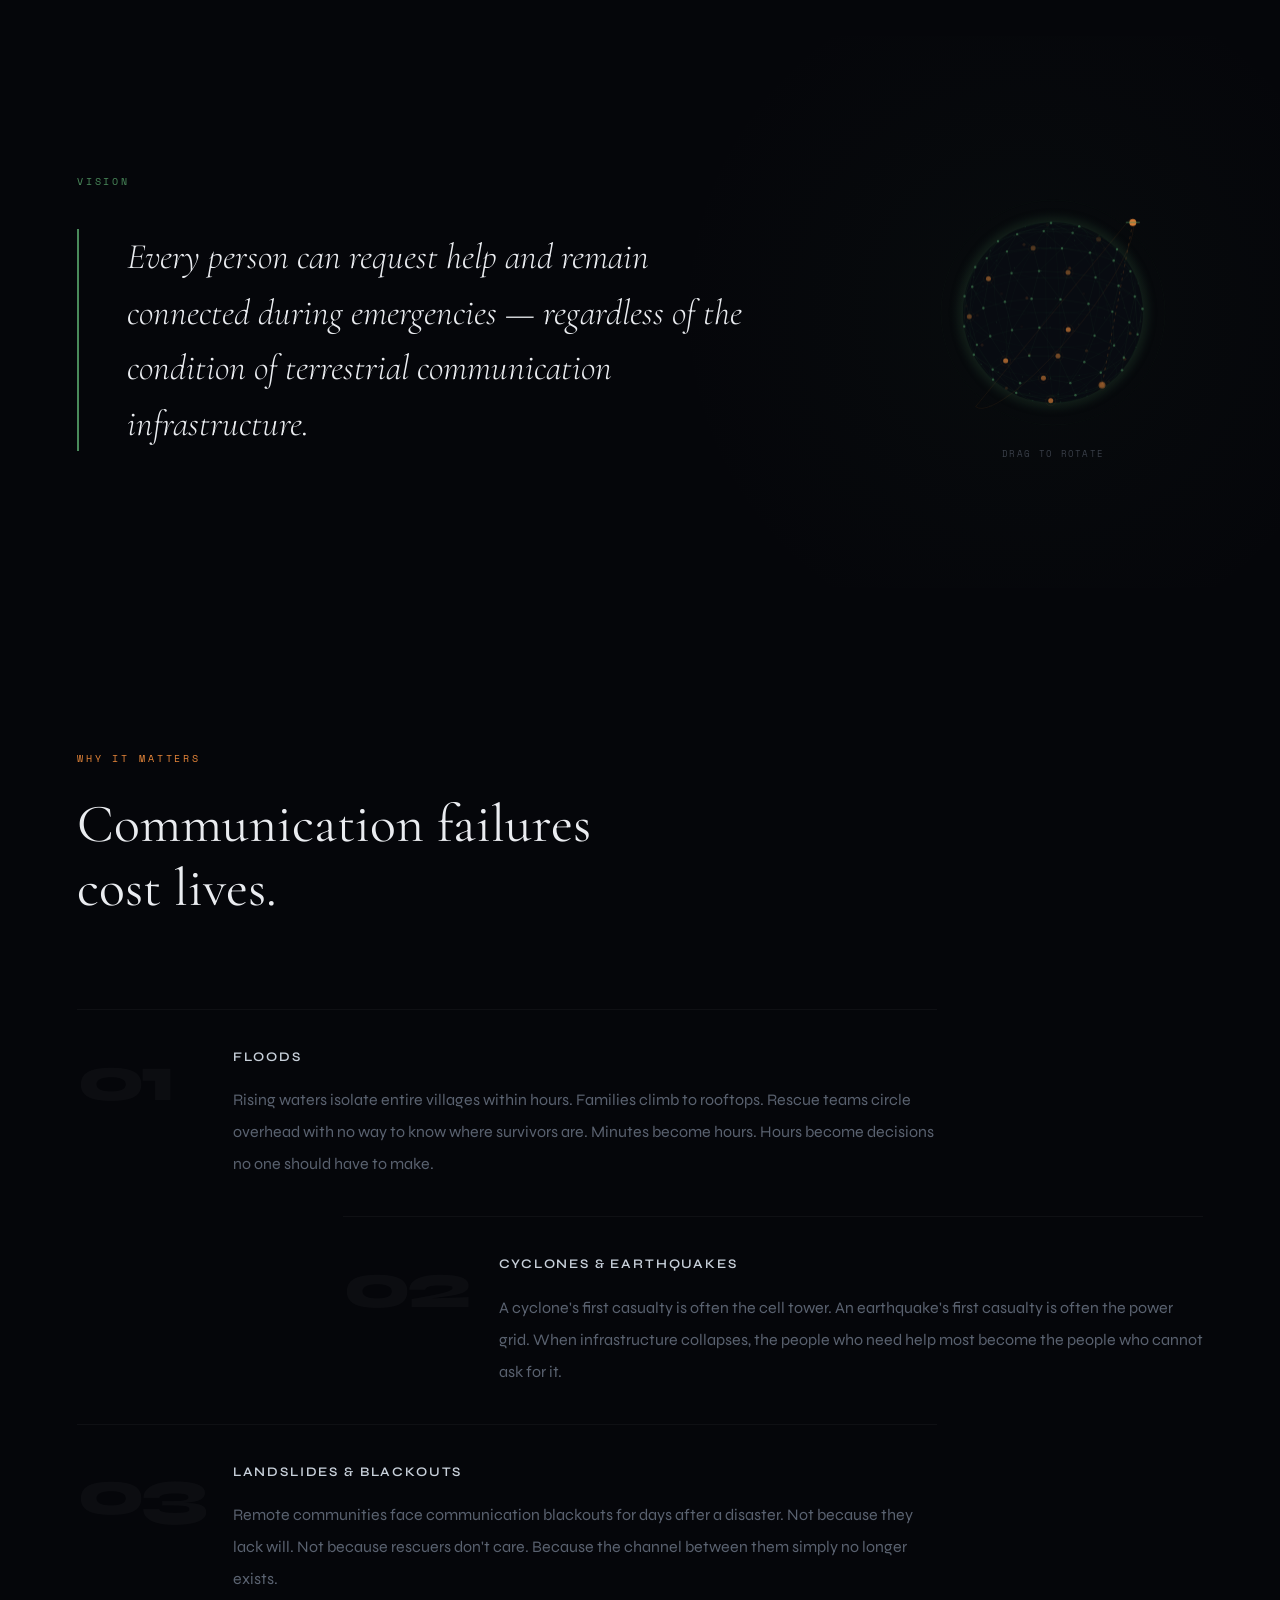
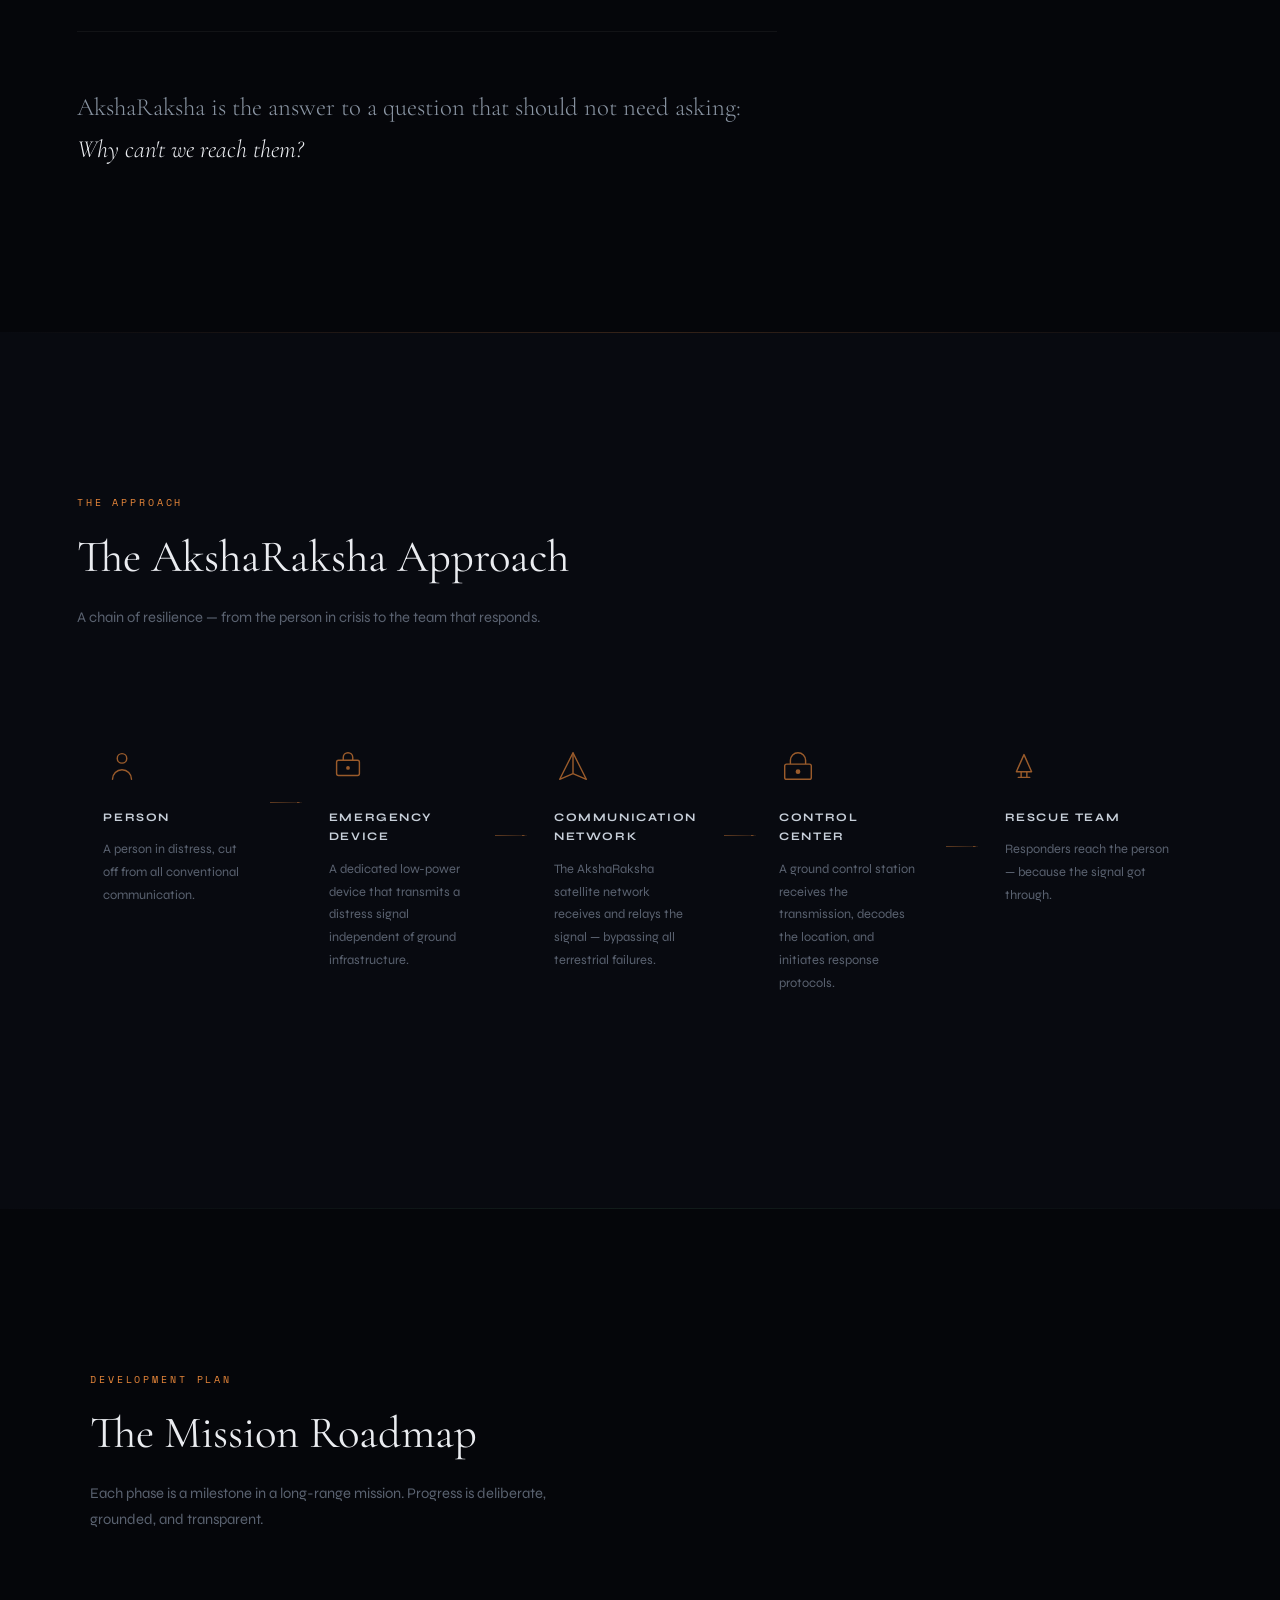
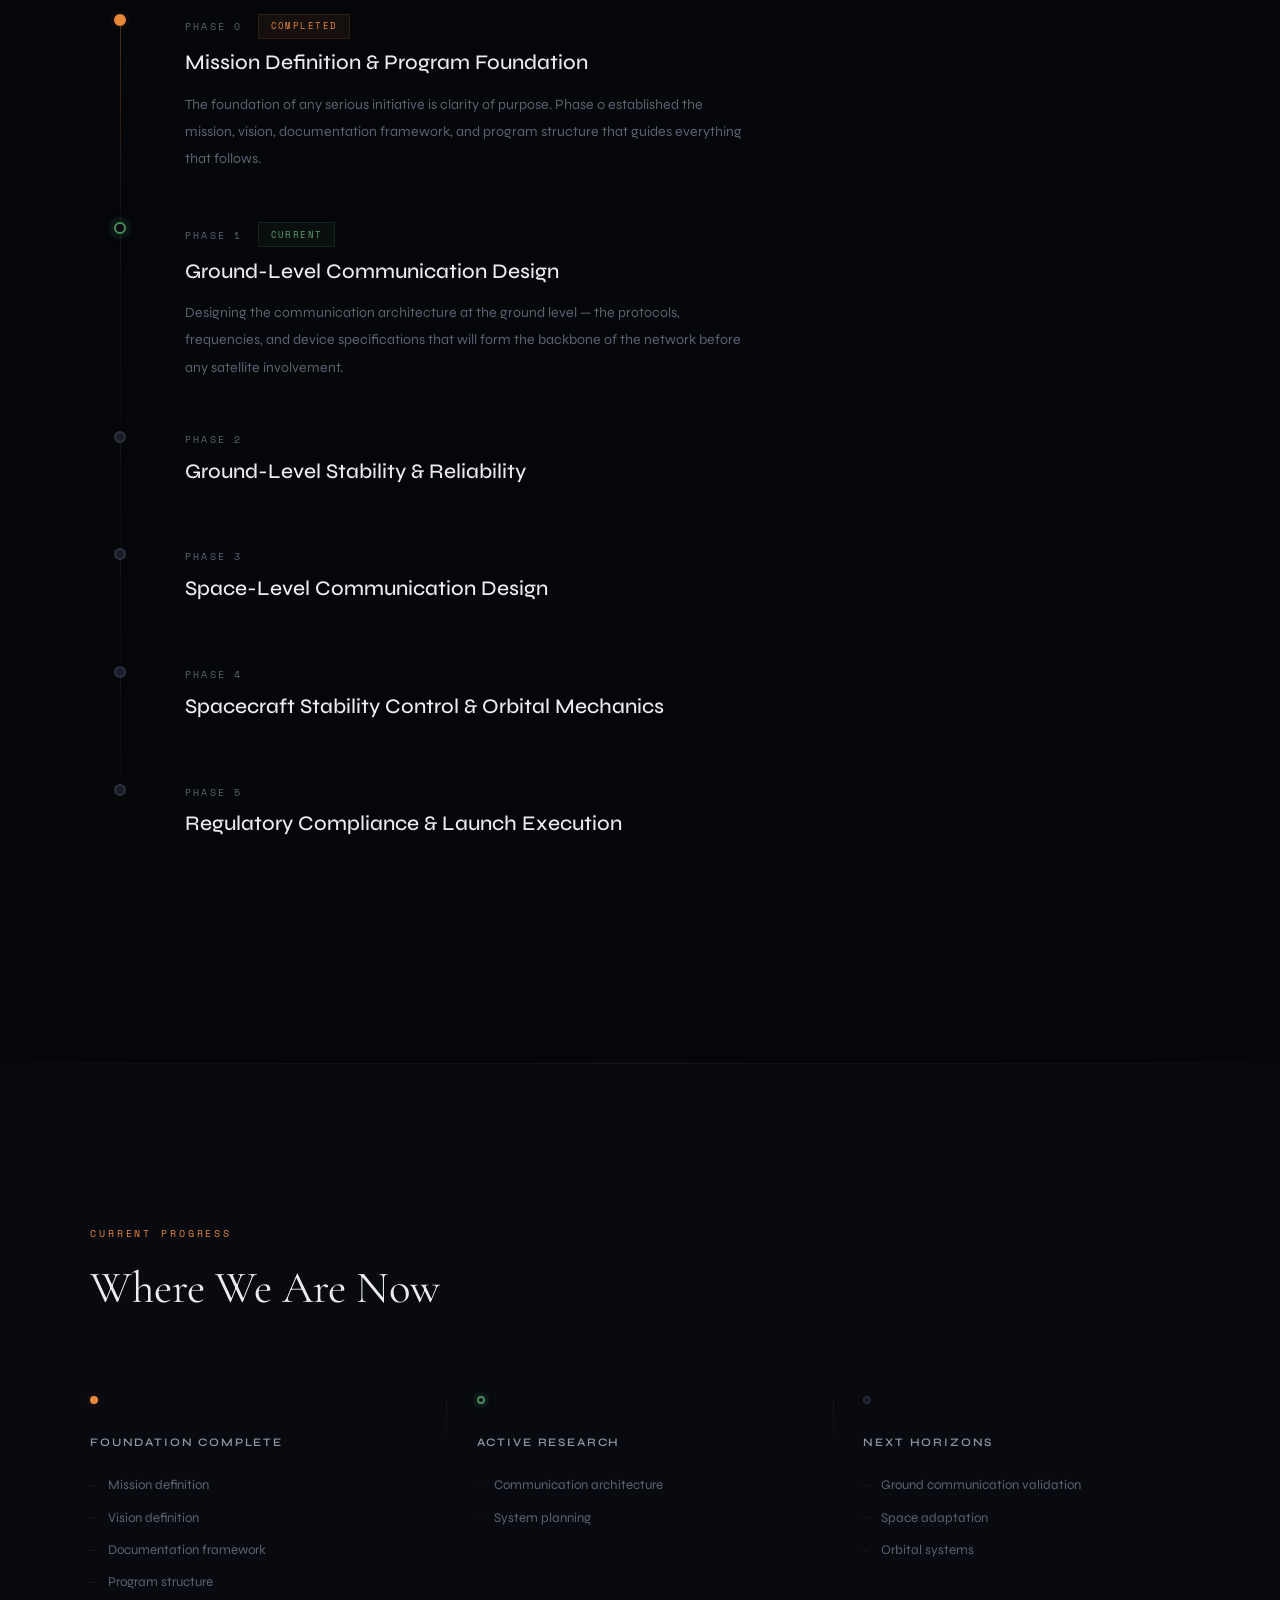
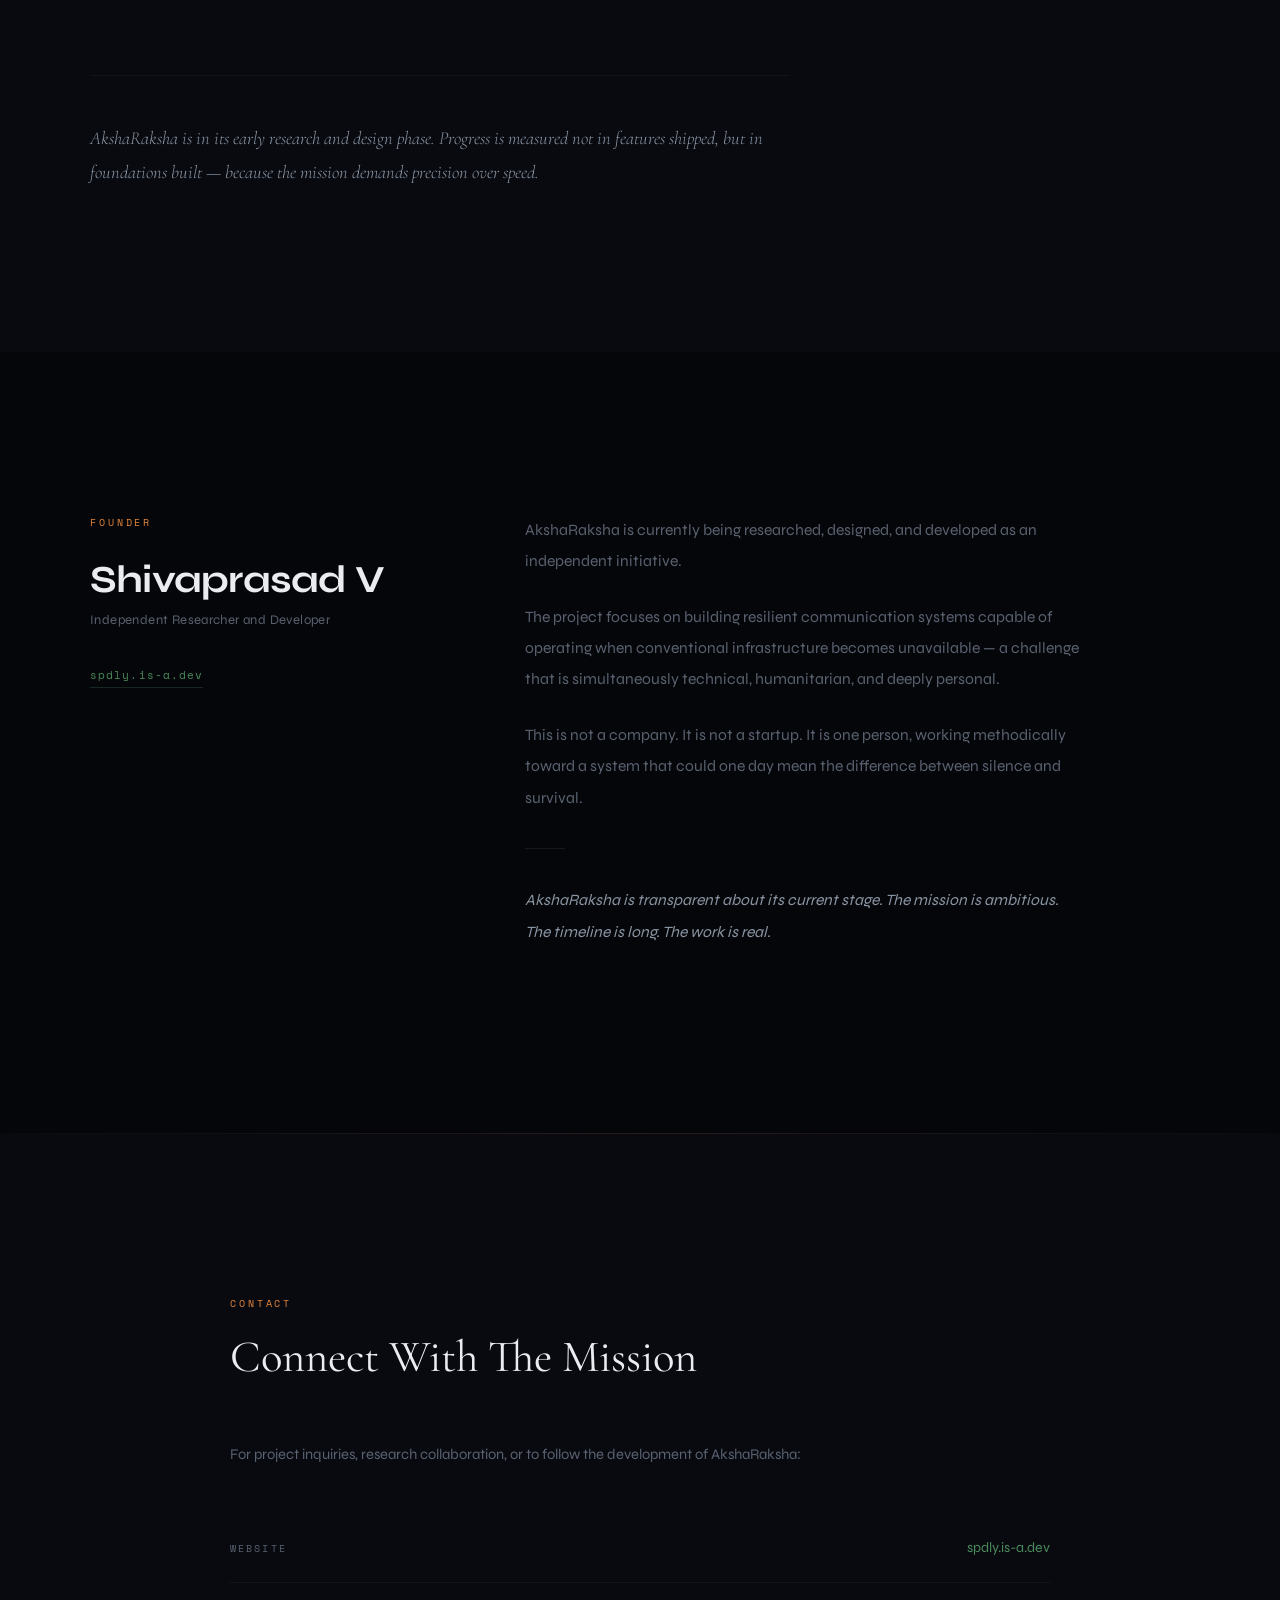
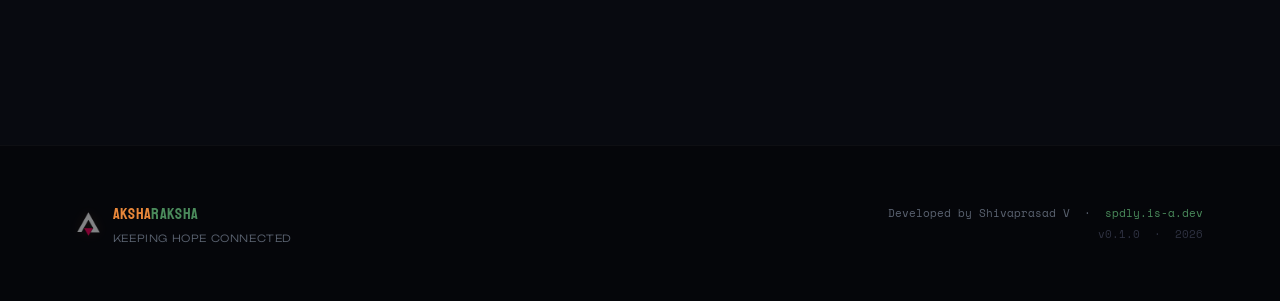
==== commit 6f6d0a5c: "UI update" ====
--- a/index.html
+++ b/index.html
@@ -96,10 +96,15 @@
     <!-- Hero -->
     <section id="home" class="hero" aria-label="Hero">
       <canvas id="spaceCanvas" aria-hidden="true"></canvas>
-      <div class="hero-banner-layer" aria-hidden="true">
-        <div class="banner-img" style="background-image: url('assets/banner.png');"></div>
-        <div class="banner-fade"></div>
-      </div>
+      <div class="hero-bg-layer" aria-hidden="true">
+        <div class="hero-bg-img" style="background-image: url('assets/hero_bg.png');"></div>
+        <div class="hero-bg-fade"></div>
+      </div>
+      <div class="hero-glow-layer" aria-hidden="true">
+        <div class="hero-glow hero-glow--saffron"></div>
+        <div class="hero-glow hero-glow--green"></div>
+      </div>
+      <div class="hero-grid-overlay" aria-hidden="true"></div>
       <div class="hero-content reveal-hero">
         <div class="hero-eyebrow">A Humanitarian Space Initiative</div>
         <h1 class="hero-title">
@@ -142,7 +147,10 @@
           </blockquote>
         </div>
         <div class="vision-right reveal-fade-delay" aria-hidden="true">
-          <div class="vision-orb"></div>
+          <div class="vision-earth-container">
+            <canvas id="earthCanvas"></canvas>
+            <div class="earth-instructions">Drag to Rotate</div>
+          </div>
         </div>
       </div>
     </section>
--- a/styles.css
+++ b/styles.css
@@ -100,6 +100,21 @@
               opacity 0.3s;
 }
 
+.custom-cursor.cursor-hover {
+  width: 18px;
+  height: 18px;
+  background: var(--green-bright);
+  box-shadow: 0 0 10px rgba(90, 163, 110, 0.4);
+}
+
+.custom-cursor-ring.cursor-hover-ring {
+  width: 56px;
+  height: 56px;
+  border-color: var(--saffron-bright);
+  border-width: 1.5px;
+  background: rgba(232, 135, 58, 0.04);
+}
+
 .aksha {
   color: var(--saffron);
   font-family: var(--font-brand);
@@ -235,6 +250,7 @@
   min-height: 100vh;
   display: flex;
   align-items: center;
+  justify-content: center;
   overflow: hidden;
 }
 
@@ -246,58 +262,109 @@
   z-index: 0;
 }
 
-.hero-banner-layer {
+.hero-glow-layer {
   position: absolute;
   inset: 0;
   z-index: 1;
-}
-
-.banner-img {
+  pointer-events: none;
+}
+
+.hero-glow {
+  position: absolute;
+  border-radius: 50%;
+  filter: blur(100px);
+  opacity: 0;
+  animation: glowFadeIn 2.5s var(--ease-cinematic) 0.5s forwards;
+}
+
+.hero-glow--saffron {
+  width: 60vw;
+  height: 60vw;
+  max-width: 800px;
+  max-height: 800px;
+  top: 50%;
+  left: 50%;
+  transform: translate(-50%, -50%);
+  background: radial-gradient(circle, rgba(232, 135, 58, 0.1) 0%, transparent 65%);
+}
+
+.hero-glow--green {
+  width: 50vw;
+  height: 50vw;
+  max-width: 650px;
+  max-height: 650px;
+  top: 45%;
+  left: 45%;
+  transform: translate(-50%, -50%);
+  background: radial-gradient(circle, rgba(74, 138, 91, 0.08) 0%, transparent 65%);
+}
+
+@keyframes glowFadeIn {
+  to { opacity: 1; }
+}
+
+.hero-grid-overlay {
+  position: absolute;
+  inset: 0;
+  z-index: 1;
+  background-image:
+    linear-gradient(rgba(232,135,58,0.018) 1px, transparent 1px),
+    linear-gradient(90deg, rgba(232,135,58,0.018) 1px, transparent 1px);
+  background-size: 80px 80px;
+  mask-image: radial-gradient(ellipse 60% 60% at 50% 50%, black 20%, transparent 100%);
+  -webkit-mask-image: radial-gradient(ellipse 60% 60% at 50% 50%, black 20%, transparent 100%);
+  opacity: 0;
+  animation: fadeIn 2s var(--ease-cinematic) 1s forwards;
+}
+
+.hero-bg-layer {
+  position: absolute;
+  inset: 0;
+  z-index: 1;
+  overflow: hidden;
+}
+
+.hero-bg-img {
   position: absolute;
   inset: 0;
   background-size: cover;
   background-position: center 30%;
   background-repeat: no-repeat;
-  opacity: 0.11;
-  transform: scale(1.06);
+  opacity: 0.16;
+  transform: scale(1.05);
   will-change: transform;
 }
 
-.banner-fade {
+.hero-bg-fade {
   position: absolute;
   inset: 0;
   background: linear-gradient(
     to bottom,
-    rgba(5,6,10,0.15) 0%,
-    rgba(5,6,10,0.0)  18%,
-    rgba(5,6,10,0.22) 55%,
-    rgba(5,6,10,1)    100%
+    rgba(5, 6, 10, 0.4) 0%,
+    rgba(5, 6, 10, 0.15) 35%,
+    rgba(5, 6, 10, 0.6) 75%,
+    rgba(5, 6, 10, 1) 100%
   );
 }
 
-.hero-grid-overlay {
-  position: absolute;
-  inset: 0;
-  z-index: 1;
-  background-image:
-    linear-gradient(rgba(232,135,58,0.022) 1px, transparent 1px),
-    linear-gradient(90deg, rgba(232,135,58,0.022) 1px, transparent 1px);
-  background-size: 80px 80px;
-  mask-image: radial-gradient(ellipse 70% 70% at 50% 50%, black 30%, transparent 100%);
-  -webkit-mask-image: radial-gradient(ellipse 70% 70% at 50% 50%, black 30%, transparent 100%);
-}
-
 .hero-content {
   position: relative;
   z-index: 2;
-  max-width: 1000px;
+  max-width: 820px;
   padding: 0 6vw;
-  margin-top: 76px;
+  margin-top: 80px;
+  display: flex;
+  flex-direction: column;
+  align-items: center;
+  text-align: center;
+  transform-style: preserve-3d;
+  will-change: transform;
 }
 
 .hero-eyebrow {
   display: inline-flex;
   align-items: center;
+  justify-content: center;
   gap: 1rem;
   font-family: var(--font-mono);
   font-size: 0.62rem;
@@ -311,13 +378,18 @@
   animation: fadeUp 1.2s var(--ease-reveal) 0.3s forwards;
 }
 
-.hero-eyebrow::before {
+.hero-eyebrow::before,
+.hero-eyebrow::after {
   content: '';
   display: block;
-  width: 32px;
+  width: 24px;
   height: 1px;
   background: linear-gradient(to right, var(--saffron), transparent);
   flex-shrink: 0;
+}
+
+.hero-eyebrow::after {
+  background: linear-gradient(to left, var(--saffron), transparent);
 }
 
 .hero-eyebrow-badge {
@@ -391,9 +463,11 @@
   font-size: clamp(0.88rem, 1.4vw, 1.02rem);
   font-weight: 400;
   color: var(--muted);
-  max-width: 520px;
+  max-width: 580px;
   line-height: 1.9;
   margin-bottom: 3.5rem;
+  margin-left: auto;
+  margin-right: auto;
   opacity: 0;
   transform: translateY(14px);
   animation: fadeUp 1.4s var(--ease-reveal) 1.02s forwards;
@@ -401,8 +475,9 @@
 
 .hero-actions {
   display: flex;
-  gap: 1rem;
+  gap: 1.2rem;
   flex-wrap: wrap;
+  justify-content: center;
   opacity: 0;
   transform: translateY(14px);
   animation: fadeUp 1.2s var(--ease-reveal) 1.28s forwards;
@@ -471,7 +546,8 @@
 .hero-scroll-cue {
   position: absolute;
   bottom: 3rem;
-  left: 6vw;
+  left: 50%;
+  transform: translateX(-50%);
   z-index: 2;
   display: flex;
   align-items: center;
@@ -635,42 +711,50 @@
 
 .vision-right {
   flex-shrink: 0;
-  width: 260px;
-  height: 260px;
-  position: relative;
-}
-
-.vision-orb {
+  width: 300px;
+  height: 300px;
+  position: relative;
+}
+
+.vision-earth-container {
   width: 100%;
   height: 100%;
-  border-radius: 50%;
-  background: radial-gradient(circle at 38% 38%,
-    rgba(74,138,91,0.12) 0%,
-    rgba(74,138,91,0.04) 50%,
-    transparent 70%
-  );
-  border: 1px solid rgba(74,138,91,0.1);
-  position: relative;
-}
-
-.vision-orb::before {
-  content: '';
-  position: absolute;
-  top: 18%; left: 18%;
-  width: 64%; height: 64%;
-  border-radius: 50%;
-  border: 1px solid rgba(74,138,91,0.06);
-  animation: orbPulse 7s ease-in-out infinite;
-}
-
-.vision-orb::after {
-  content: '';
-  position: absolute;
-  top: 36%; left: 36%;
-  width: 28%; height: 28%;
-  border-radius: 50%;
-  background: radial-gradient(circle, rgba(74,138,91,0.25), transparent);
-  animation: orbPulse 7s ease-in-out infinite reverse;
+  display: flex;
+  flex-direction: column;
+  align-items: center;
+  justify-content: center;
+  position: relative;
+}
+
+#earthCanvas {
+  width: 300px;
+  height: 300px;
+  max-width: 100%;
+  max-height: 100%;
+  cursor: grab;
+  touch-action: none;
+}
+
+#earthCanvas:active {
+  cursor: grabbing;
+}
+
+.earth-instructions {
+  font-family: var(--font-mono);
+  font-size: 0.55rem;
+  text-transform: uppercase;
+  color: var(--muted);
+  letter-spacing: 0.15em;
+  margin-top: 0.4rem;
+  opacity: 0.6;
+  text-align: center;
+  pointer-events: none;
+  animation: earthBlink 2.5s infinite ease-in-out;
+}
+
+@keyframes earthBlink {
+  0%, 100% { opacity: 0.3; }
+  50% { opacity: 0.7; }
 }
 
 .section-why {
@@ -895,7 +979,13 @@
 
 .flow-step-inner:hover .flow-icon {
   opacity: 1;
-  transform: translateY(-3px);
+  color: var(--saffron-bright);
+  animation: iconSignal 1.8s infinite ease-in-out;
+}
+
+@keyframes iconSignal {
+  0%, 100% { transform: translateY(-3px) scale(1.0); filter: drop-shadow(0 0 0 rgba(232, 135, 58, 0)); }
+  50% { transform: translateY(-7px) scale(1.15); filter: drop-shadow(0 0 10px rgba(232, 135, 58, 0.65)); }
 }
 
 .flow-icon svg {
@@ -928,6 +1018,21 @@
   background: linear-gradient(to right, rgba(232,135,58,0.4), rgba(232,135,58,0.1));
   position: relative;
   margin-top: -3rem;
+  overflow: hidden;
+}
+
+.flow-connector::before {
+  content: '';
+  position: absolute;
+  top: 0; left: -30%;
+  width: 30%; height: 100%;
+  background: linear-gradient(to right, transparent, var(--saffron-bright), transparent);
+  animation: flowLight 2.2s infinite linear;
+}
+
+@keyframes flowLight {
+  0% { left: -30%; }
+  100% { left: 100%; }
 }
 
 .flow-connector::after {
@@ -1552,7 +1657,14 @@
   .mission-body { grid-column: 1; }
 
   .vision-inner { flex-direction: column; gap: 5vh; }
-  .vision-right { display: none; }
+  .vision-right {
+    display: flex;
+    justify-content: center;
+    align-items: center;
+    margin: 0 auto;
+    width: 280px;
+    height: 280px;
+  }
 
   .why-moment {
     grid-template-columns: 1fr;
@@ -1579,8 +1691,23 @@
     height: 28px;
     margin: 0 0 0 28px;
     background: linear-gradient(to bottom, rgba(232,135,58,0.4), rgba(232,135,58,0.08));
+    position: relative;
+    overflow: hidden;
   }
   .flow-connector::after { display: none; }
+  .flow-connector::before {
+    content: '';
+    position: absolute;
+    width: 100%; height: 30%;
+    top: -30%; left: 0;
+    background: linear-gradient(to bottom, transparent, var(--saffron-bright), transparent);
+    animation: flowLightVertical 2.2s infinite linear;
+  }
+
+  @keyframes flowLightVertical {
+    0% { top: -30%; }
+    100% { top: 100%; }
+  }
 
   .founder-inner {
     grid-template-columns: 1fr;
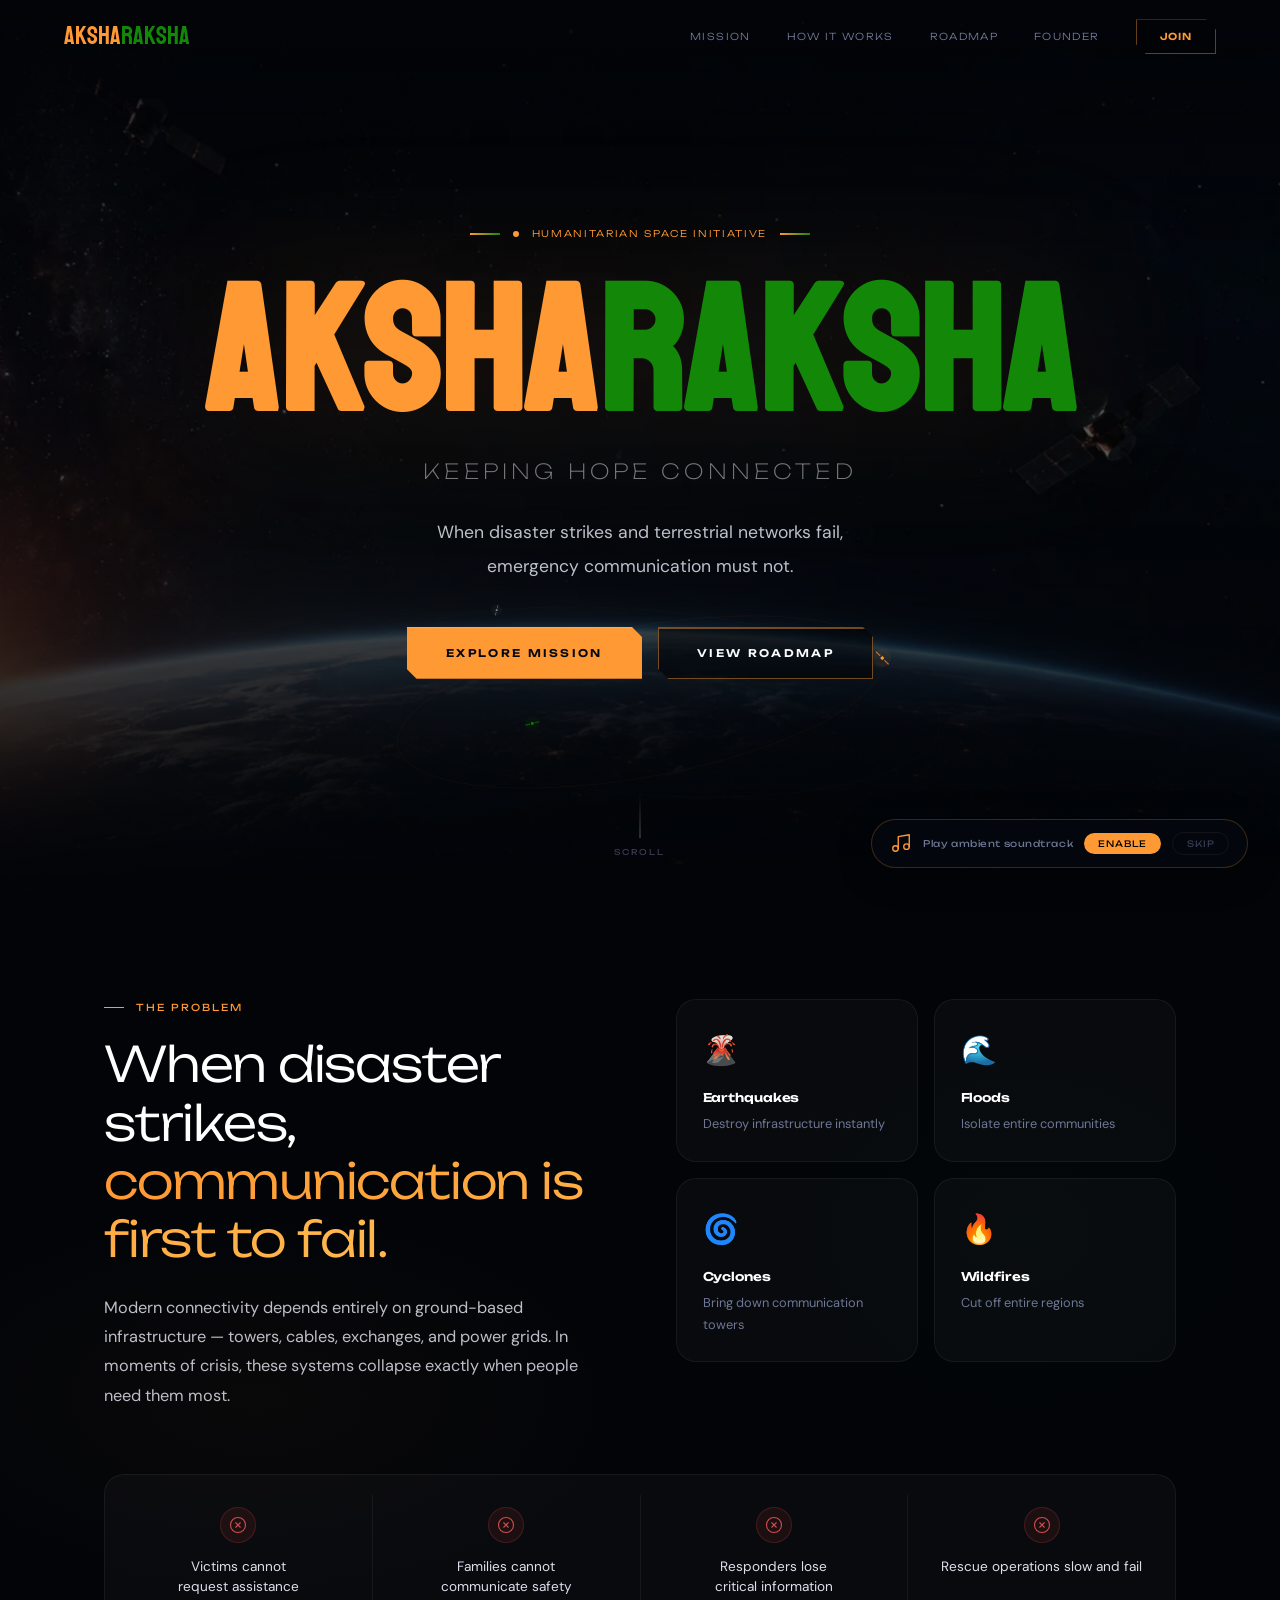
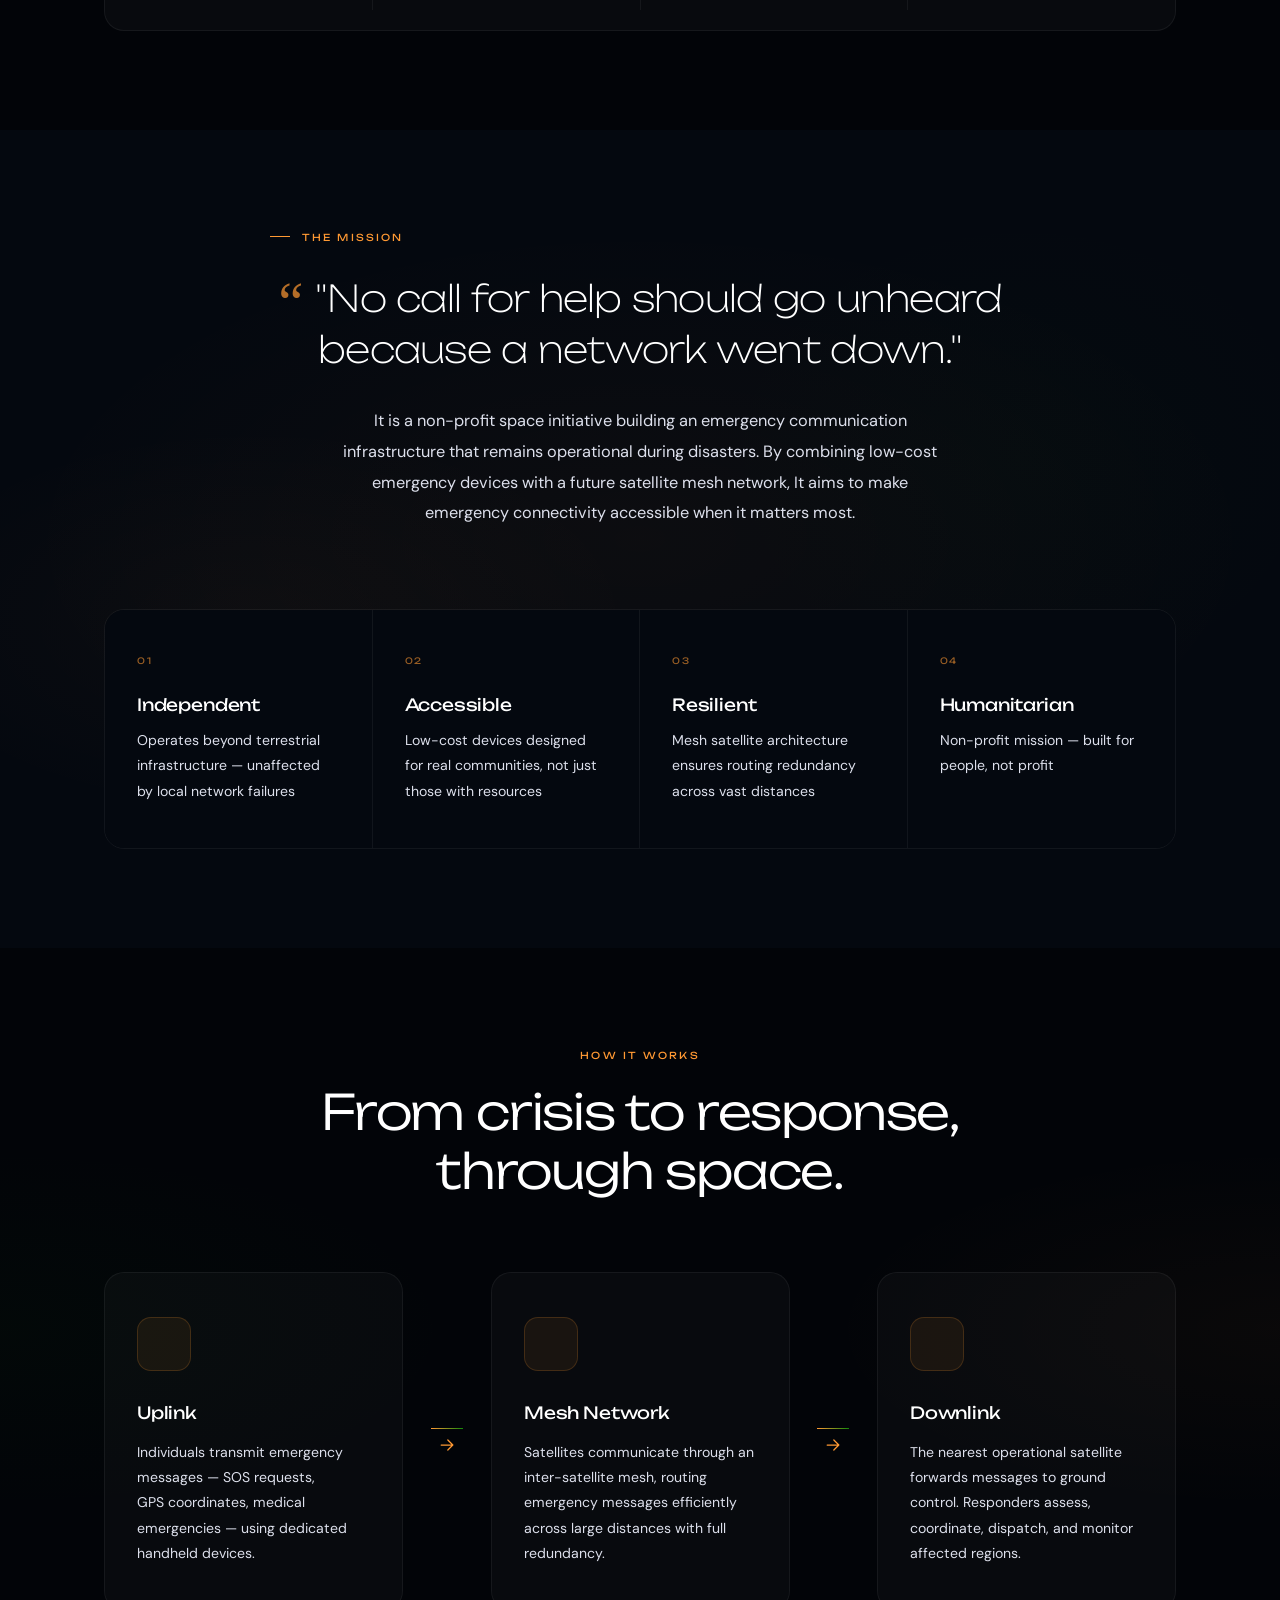
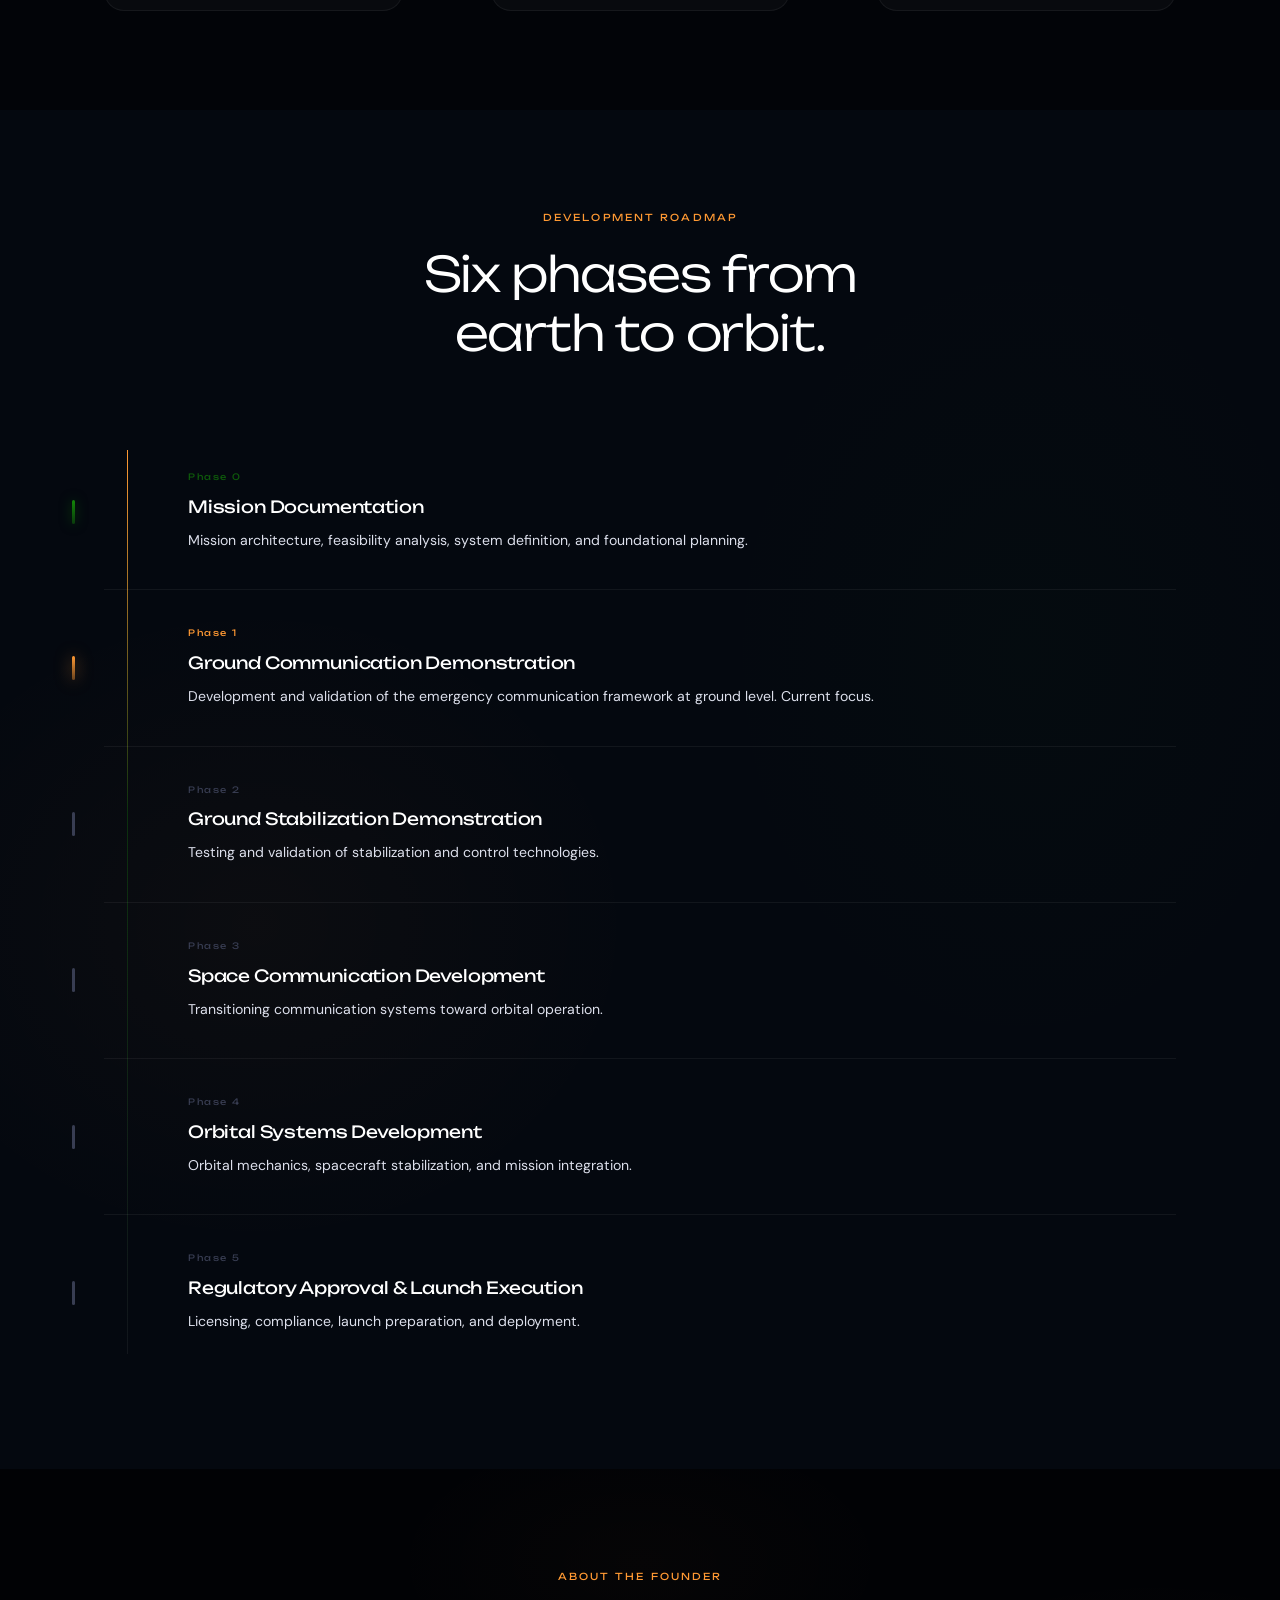
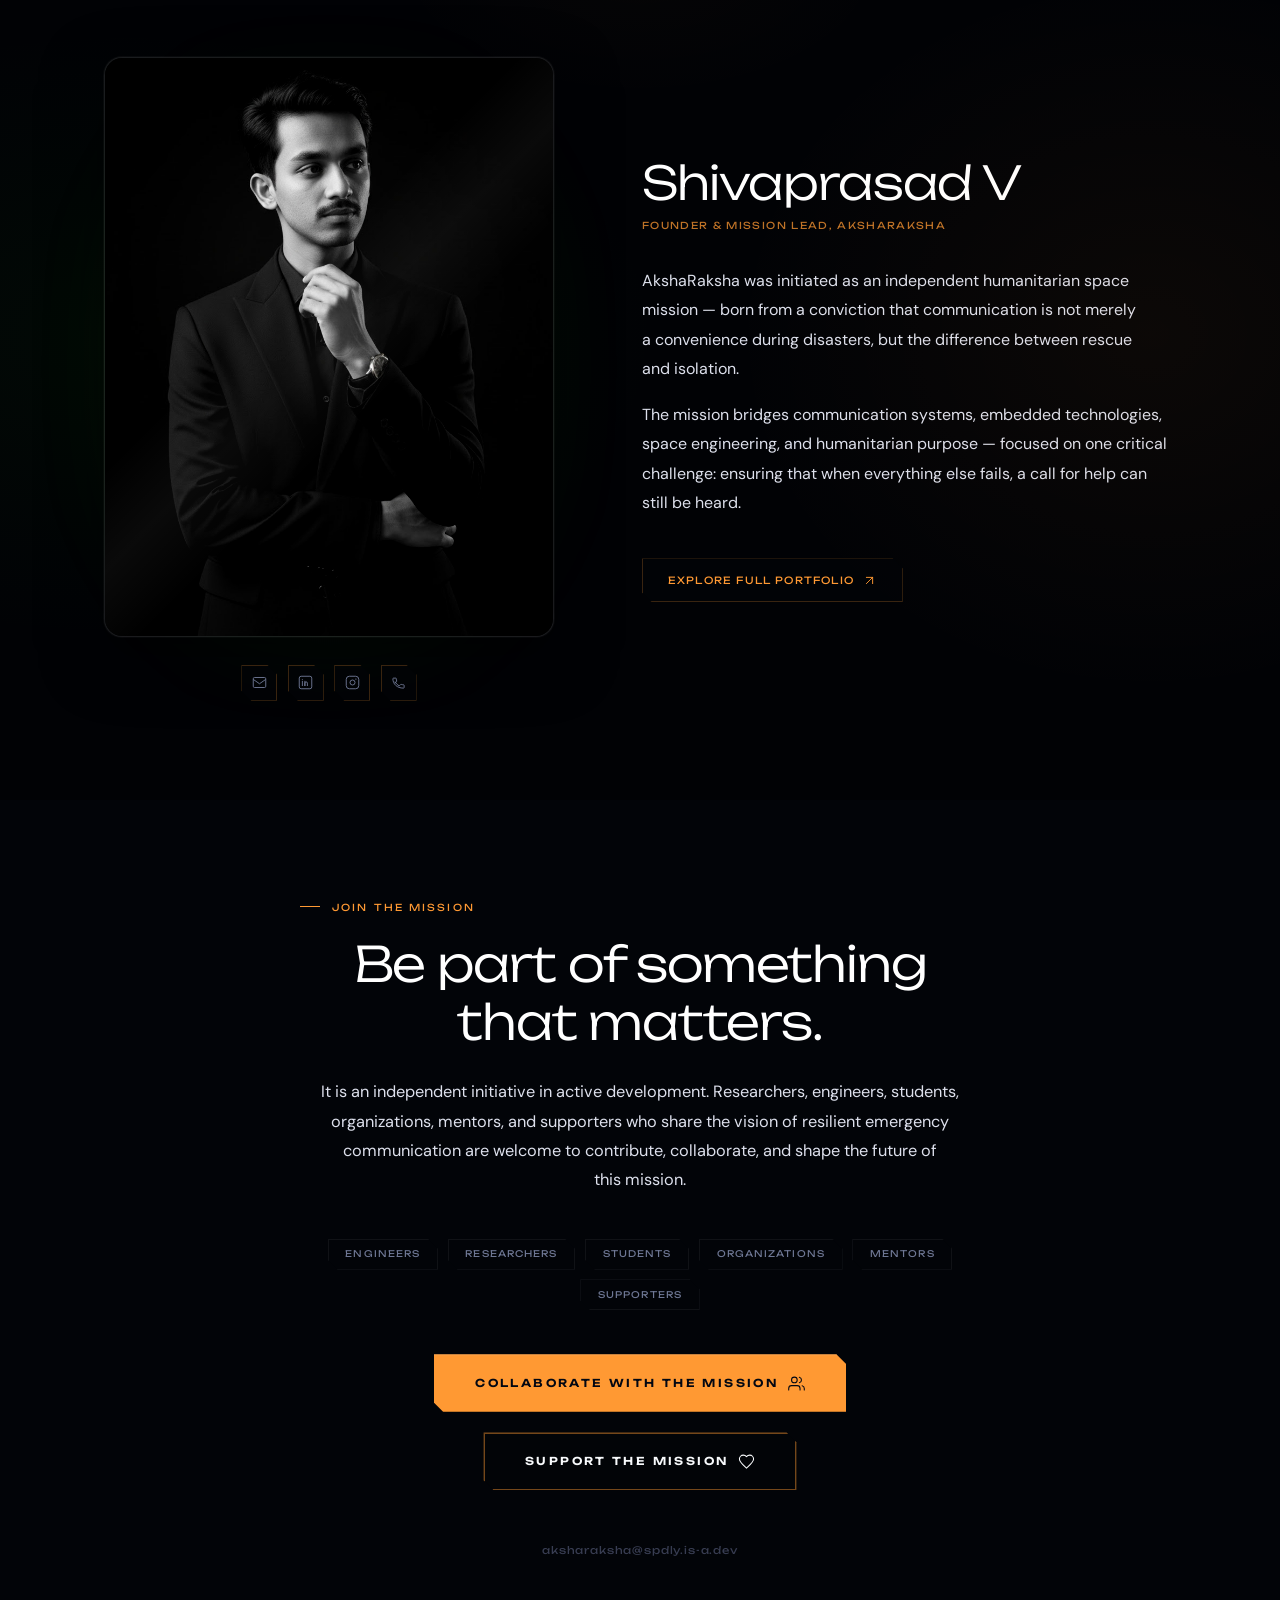
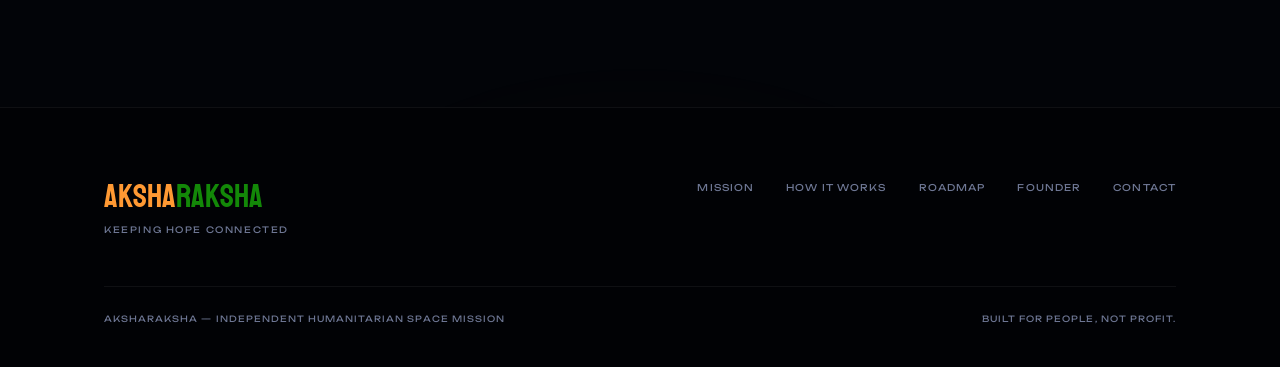
==== commit bb1b6784: "Redesigned the UI" ====
--- a/index.html
+++ b/index.html
@@ -1,492 +1,423 @@
 <!DOCTYPE html>
 <html lang="en">
 <head>
-  <meta charset="UTF-8" />
-  <meta name="viewport" content="width=device-width, initial-scale=1.0" />
-  <title>AkshaRaksha — Keeping Hope Connected</title>
-  <meta name="description" content="AkshaRaksha is a satellite-assisted emergency communication initiative designed to ensure that no person becomes unreachable during a disaster." />
-  <meta name="keywords" content="AkshaRaksha, satellite communication, emergency communication, disaster relief, humanitarian, resilient network, India" />
-  <meta name="author" content="Shivaprasad V" />
-  <meta name="robots" content="index, follow" />
-  <link rel="canonical" href="https://aksharaksha.in/" />
-  <meta name="theme-color" content="#0a0b0d" />
-
-  <!-- Open Graph -->
-  <meta property="og:title" content="AkshaRaksha — Keeping Hope Connected" />
-  <meta property="og:description" content="A satellite-assisted emergency communication initiative ensuring no person becomes unreachable during a disaster." />
-  <meta property="og:image" content="assets/logo.png" />
-  <meta property="og:url" content="https://aksharaksha.in/" />
-  <meta property="og:type" content="website" />
-  <meta property="og:site_name" content="AkshaRaksha" />
-
-  <!-- Twitter -->
-  <meta name="twitter:card" content="summary_large_image" />
-  <meta name="twitter:title" content="AkshaRaksha — Keeping Hope Connected" />
-  <meta name="twitter:description" content="A satellite-assisted emergency communication initiative ensuring no person becomes unreachable during a disaster." />
-  <meta name="twitter:image" content="assets/logo.png" />
-
-  <!-- Favicon -->
-  <link rel="icon" type="image/png" href="assets/logo.png" />
-  <link rel="apple-touch-icon" href="assets/logo.png" />
-
-  <!-- Manifest -->
-  <link rel="manifest" href="data:application/json,{&quot;name&quot;:&quot;AkshaRaksha&quot;,&quot;short_name&quot;:&quot;AkshaRaksha&quot;,&quot;icons&quot;:[{&quot;src&quot;:&quot;assets/logo.png&quot;,&quot;sizes&quot;:&quot;192x192&quot;}],&quot;theme_color&quot;:&quot;#0a0b0d&quot;,&quot;background_color&quot;:&quot;#0a0b0d&quot;,&quot;display&quot;:&quot;standalone&quot;}" />
-
-  <!-- Fonts -->
-  <link rel="preconnect" href="https://fonts.googleapis.com" />
-  <link rel="preconnect" href="https://fonts.gstatic.com" crossorigin />
-  <link href="https://fonts.googleapis.com/css2?family=Koulen&family=Unbounded:wght@200;300;400;500;600;700&display=swap" rel="stylesheet" />
-
-  <!-- Structured Data -->
-  <script type="application/ld+json">
-  {
-    "@context": "https://schema.org",
-    "@graph": [
-      {
-        "@type": "WebSite",
-        "@id": "https://aksharaksha.in/#website",
-        "url": "https://aksharaksha.in/",
-        "name": "AkshaRaksha",
-        "description": "Satellite-assisted emergency communication initiative",
-        "author": {
-          "@type": "Person",
-          "name": "Shivaprasad V"
-        }
-      },
-      {
-        "@type": "Person",
-        "@id": "https://spdly.is-a.dev/#person",
-        "name": "Shivaprasad V",
-        "url": "https://spdly.is-a.dev",
-        "jobTitle": "Independent Researcher and Developer",
-        "description": "Founder of AkshaRaksha, researching and developing satellite-assisted emergency communication systems."
-      }
-    ]
-  }
-  </script>
-
-  <link rel="stylesheet" href="styles.css" />
+<meta charset="UTF-8">
+<meta name="viewport" content="width=device-width, initial-scale=1.0">
+<title>AkshaRaksha — Keeping Hope Connected</title>
+<meta name="description" content="A humanitarian space mission dedicated to ensuring emergency communication remains possible when terrestrial networks fail.">
+<meta property="og:title" content="AkshaRaksha — Keeping Hope Connected">
+<meta property="og:description" content="A humanitarian space mission ensuring emergency communication when disaster strikes.">
+<meta property="og:image" content="assets/og_banner.png">
+<meta property="og:type" content="website">
+<link rel="icon" href="assets/favicon.ico">
+<link rel="preconnect" href="https://fonts.googleapis.com">
+<link rel="preconnect" href="https://fonts.gstatic.com" crossorigin>
+<link href="https://fonts.googleapis.com/css2?family=Koulen&family=Unbounded:wght@200;300;400;600&family=DM+Sans:ital,opsz,wght@0,9..40,300;0,9..40,400;0,9..40,500;1,9..40,300&display=swap" rel="stylesheet">
+<link rel="stylesheet" href="style.css">
 </head>
 <body>
 
-  <!-- Navigation -->
-  <nav id="nav" role="navigation" aria-label="Main navigation">
-    <div class="nav-inner">
-      <a href="#home" class="nav-logo" aria-label="AkshaRaksha home">
-        <img src="assets/logo.png" alt="AkshaRaksha logo" width="32" height="32" />
-        <span class="nav-name"><span class="aksha">Aksha</span><span class="raksha">Raksha</span></span>
-      </a>
-      <button class="nav-toggle" id="navToggle" aria-label="Toggle navigation" aria-expanded="false">
-        <span></span><span></span><span></span>
-      </button>
-      <ul class="nav-links" id="navLinks" role="list">
-        <li><a href="#mission" class="nav-link">Mission</a></li>
-        <li><a href="#why" class="nav-link">Why It Matters</a></li>
-        <li><a href="#solution" class="nav-link">Solution</a></li>
-        <li><a href="#development" class="nav-link">Development Plan</a></li>
-        <li><a href="#progress" class="nav-link">Progress</a></li>
-        <li><a href="#founder" class="nav-link">Founder</a></li>
-        <li><a href="#contact" class="nav-link">Contact</a></li>
-      </ul>
-    </div>
-  </nav>
-
-  <main>
-
-    <!-- Hero -->
-    <section id="home" class="hero" aria-label="Hero">
-      <canvas id="spaceCanvas" aria-hidden="true"></canvas>
-      <div class="hero-bg-layer" aria-hidden="true">
-        <div class="hero-bg-img" style="background-image: url('assets/hero_bg.png');"></div>
-        <div class="hero-bg-fade"></div>
-      </div>
-      <div class="hero-glow-layer" aria-hidden="true">
-        <div class="hero-glow hero-glow--saffron"></div>
-        <div class="hero-glow hero-glow--green"></div>
-      </div>
-      <div class="hero-grid-overlay" aria-hidden="true"></div>
-      <div class="hero-content reveal-hero">
-        <div class="hero-eyebrow">A Humanitarian Space Initiative</div>
-        <h1 class="hero-title">
-          <span class="aksha">Aksha</span><span class="raksha">Raksha</span>
-        </h1>
-        <p class="hero-tagline">Keeping Hope Connected</p>
-        <p class="hero-desc">A resilient satellite-assisted emergency communication network designed to ensure that no person becomes unreachable during a disaster.</p>
-        <div class="hero-actions">
-          <a href="#mission" class="btn-primary">Explore The Mission</a>
-          <a href="#development" class="btn-ghost">View Development Plan</a>
-        </div>
-      </div>
-      <div class="hero-scroll-cue" aria-hidden="true">
-        <span>Scroll</span>
-        <div class="scroll-line"></div>
-      </div>
-    </section>
-
-    <!-- Mission -->
-    <section id="mission" class="section-mission" aria-labelledby="mission-heading">
-      <div class="mission-inner">
-        <div class="mission-label reveal-fade">Mission</div>
-        <h2 id="mission-heading" class="mission-heading reveal-up">
-          To provide reliable emergency communication during disasters when conventional systems become unavailable.
-        </h2>
-        <div class="mission-body reveal-fade-delay">
-          <p>When floods swallow towers. When earthquakes sever cables. When cyclones darken entire regions. Conventional communication infrastructure is fragile precisely when it is needed most.</p>
-          <p>AkshaRaksha exists to close that gap — building communication paths that persist when everything else fails.</p>
-        </div>
-      </div>
-    </section>
-
-    <!-- Vision -->
-    <section id="vision" class="section-vision" aria-labelledby="vision-heading">
-      <div class="vision-inner">
-        <div class="vision-left reveal-fade">
-          <div class="vision-label">Vision</div>
-          <blockquote class="vision-quote reveal-up">
-            Every person can request help and remain connected during emergencies — regardless of the condition of terrestrial communication infrastructure.
-          </blockquote>
-        </div>
-        <div class="vision-right reveal-fade-delay" aria-hidden="true">
-          <div class="vision-earth-container">
-            <canvas id="earthCanvas"></canvas>
-            <div class="earth-instructions">Drag to Rotate</div>
+<div id="bg-music-prompt">
+  <div class="music-inner">
+    <div class="music-icon">
+      <svg width="22" height="22" viewBox="0 0 24 24" fill="none"><path d="M9 18V5l12-2v13" stroke="currentColor" stroke-width="1.5" stroke-linecap="round" stroke-linejoin="round"/><circle cx="6" cy="18" r="3" stroke="currentColor" stroke-width="1.5"/><circle cx="18" cy="16" r="3" stroke="currentColor" stroke-width="1.5"/></svg>
+    </div>
+    <span>Play ambient soundtrack</span>
+    <button id="music-yes">Enable</button>
+    <button id="music-no">Skip</button>
+  </div>
+</div>
+
+<audio id="bg-audio" loop preload="auto">
+  <source src="assets/bg.webm" type="audio/webm">
+</audio>
+
+<div id="music-toggle" class="music-toggle hidden" title="Toggle music">
+  <svg class="icon-music-on" width="17" height="17" viewBox="0 0 24 24" fill="none"><path d="M9 18V5l12-2v13" stroke="currentColor" stroke-width="1.5" stroke-linecap="round" stroke-linejoin="round"/><circle cx="6" cy="18" r="3" stroke="currentColor" stroke-width="1.5"/><circle cx="18" cy="16" r="3" stroke="currentColor" stroke-width="1.5"/></svg>
+  <svg class="icon-music-off hidden" width="17" height="17" viewBox="0 0 24 24" fill="none"><path d="M9 18V5l12-2v13" stroke="currentColor" stroke-width="1.5" stroke-linecap="round" stroke-linejoin="round"/><circle cx="6" cy="18" r="3" stroke="currentColor" stroke-width="1.5"/><circle cx="18" cy="16" r="3" stroke="currentColor" stroke-width="1.5"/><line x1="2" y1="2" x2="22" y2="22" stroke="currentColor" stroke-width="1.5"/></svg>
+</div>
+
+<nav id="navbar">
+  <div class="nav-inner">
+    <a href="#hero" class="nav-logo">
+      <span class="brand-word"><span class="aksha">Aksha</span><span class="raksha">Raksha</span></span>
+    </a>
+    <div class="nav-links">
+      <a href="#mission">Mission</a>
+      <a href="#how">How It Works</a>
+      <a href="#roadmap">Roadmap</a>
+      <a href="#founder">Founder</a>
+      <a href="#join" class="nav-cta">Join</a>
+    </div>
+    <button class="nav-hamburger" id="hamburger" aria-label="Menu">
+      <span></span><span></span><span></span>
+    </button>
+  </div>
+  <div class="nav-mobile" id="nav-mobile">
+    <a href="#mission">Mission</a>
+    <a href="#how">How It Works</a>
+    <a href="#roadmap">Roadmap</a>
+    <a href="#founder">Founder</a>
+    <a href="#join">Join</a>
+  </div>
+</nav>
+
+<section id="hero">
+  <div class="hero-bg">
+    <img src="assets/hero_bg.webp" alt="" class="hero-bg-img" id="hero-bg-img">
+    <div class="hero-bg-overlay"></div>
+    <div class="stars-layer" id="stars-layer"></div>
+  </div>
+
+  <canvas id="orbit-canvas"></canvas>
+
+  <div class="hero-content" id="hero-content">
+    <div class="hero-badge reveal-up" style="--d:0s">
+      <span class="badge-dot"></span>
+      <span>Humanitarian Space Initiative</span>
+    </div>
+    <h1 class="hero-title reveal-up" style="--d:0.15s">
+      <span class="brand-word"><span class="aksha">Aksha</span><span class="raksha">Raksha</span></span>
+    </h1>
+    <p class="hero-tagline reveal-up" style="--d:0.3s">Keeping Hope Connected</p>
+    <p class="hero-sub reveal-up" style="--d:0.45s">
+      When disaster strikes and terrestrial networks fail,<br>emergency communication must not.
+    </p>
+    <div class="hero-actions reveal-up" style="--d:0.6s">
+      <a href="#mission" class="btn-primary">Explore Mission</a>
+      <a href="#roadmap" class="btn-secondary">View Roadmap</a>
+    </div>
+  </div>
+
+  <div class="hero-scroll-indicator">
+    <div class="scroll-line"></div>
+    <span>Scroll</span>
+  </div>
+</section>
+
+<section id="problem">
+  <div class="parallax-layer" data-speed="0.04"></div>
+  <div class="container">
+    <div class="problem-grid">
+      <div class="problem-text reveal-left">
+        <div class="section-label">The Problem</div>
+        <h2>When disaster strikes,<br><em>communication is first to fail.</em></h2>
+        <p>Modern connectivity depends entirely on ground-based infrastructure — towers, cables, exchanges, and power grids. In moments of crisis, these systems collapse exactly when people need them most.</p>
+      </div>
+      <div class="problem-cards reveal-right">
+        <div class="disaster-card" style="--i:0" data-tilt>
+          <div class="disaster-icon">&#127755;</div>
+          <div class="disaster-name">Earthquakes</div>
+          <div class="disaster-desc">Destroy infrastructure instantly</div>
+        </div>
+        <div class="disaster-card" style="--i:1" data-tilt>
+          <div class="disaster-icon">&#127754;</div>
+          <div class="disaster-name">Floods</div>
+          <div class="disaster-desc">Isolate entire communities</div>
+        </div>
+        <div class="disaster-card" style="--i:2" data-tilt>
+          <div class="disaster-icon">&#127744;</div>
+          <div class="disaster-name">Cyclones</div>
+          <div class="disaster-desc">Bring down communication towers</div>
+        </div>
+        <div class="disaster-card" style="--i:3" data-tilt>
+          <div class="disaster-icon">&#128293;</div>
+          <div class="disaster-name">Wildfires</div>
+          <div class="disaster-desc">Cut off entire regions</div>
+        </div>
+      </div>
+    </div>
+
+    <div class="consequence-strip reveal-up">
+      <div class="consequence-item">
+        <div class="con-icon">
+          <svg width="18" height="18" viewBox="0 0 24 24" fill="none"><circle cx="12" cy="12" r="10" stroke="currentColor" stroke-width="1.5"/><path d="M15 9l-6 6M9 9l6 6" stroke="currentColor" stroke-width="1.5" stroke-linecap="round"/></svg>
+        </div>
+        <p>Victims cannot request assistance</p>
+      </div>
+      <div class="consequence-divider"></div>
+      <div class="consequence-item">
+        <div class="con-icon">
+          <svg width="18" height="18" viewBox="0 0 24 24" fill="none"><circle cx="12" cy="12" r="10" stroke="currentColor" stroke-width="1.5"/><path d="M15 9l-6 6M9 9l6 6" stroke="currentColor" stroke-width="1.5" stroke-linecap="round"/></svg>
+        </div>
+        <p>Families cannot communicate safety</p>
+      </div>
+      <div class="consequence-divider"></div>
+      <div class="consequence-item">
+        <div class="con-icon">
+          <svg width="18" height="18" viewBox="0 0 24 24" fill="none"><circle cx="12" cy="12" r="10" stroke="currentColor" stroke-width="1.5"/><path d="M15 9l-6 6M9 9l6 6" stroke="currentColor" stroke-width="1.5" stroke-linecap="round"/></svg>
+        </div>
+        <p>Responders lose critical information</p>
+      </div>
+      <div class="consequence-divider"></div>
+      <div class="consequence-item">
+        <div class="con-icon">
+          <svg width="18" height="18" viewBox="0 0 24 24" fill="none"><circle cx="12" cy="12" r="10" stroke="currentColor" stroke-width="1.5"/><path d="M15 9l-6 6M9 9l6 6" stroke="currentColor" stroke-width="1.5" stroke-linecap="round"/></svg>
+        </div>
+        <p>Rescue operations slow and fail</p>
+      </div>
+    </div>
+  </div>
+</section>
+
+<section id="mission">
+  <div class="parallax-layer" data-speed="0.06"></div>
+  <div class="container">
+    <div class="mission-inner reveal-up">
+      <div class="section-label">The Mission</div>
+      <blockquote class="mission-quote">
+        "No call for help should go unheard<br>because a network went down."
+      </blockquote>
+      <p class="mission-body">It is a non-profit space initiative building an emergency communication infrastructure that remains operational during disasters. By combining low-cost emergency devices with a future satellite mesh network, It aims to make emergency connectivity accessible when it matters most.</p>
+    </div>
+    <div class="mission-pillars">
+      <div class="pillar reveal-up" style="--d:0s">
+        <div class="pillar-num">01</div>
+        <h3>Independent</h3>
+        <p>Operates beyond terrestrial infrastructure — unaffected by local network failures</p>
+      </div>
+      <div class="pillar reveal-up" style="--d:0.12s">
+        <div class="pillar-num">02</div>
+        <h3>Accessible</h3>
+        <p>Low-cost devices designed for real communities, not just those with resources</p>
+      </div>
+      <div class="pillar reveal-up" style="--d:0.24s">
+        <div class="pillar-num">03</div>
+        <h3>Resilient</h3>
+        <p>Mesh satellite architecture ensures routing redundancy across vast distances</p>
+      </div>
+      <div class="pillar reveal-up" style="--d:0.36s">
+        <div class="pillar-num">04</div>
+        <h3>Humanitarian</h3>
+        <p>Non-profit mission — built for people, not profit</p>
+      </div>
+    </div>
+  </div>
+</section>
+
+<section id="how">
+  <div class="container">
+    <div class="section-header reveal-up">
+      <div class="section-label">How It Works</div>
+      <h2>From crisis to response,<br>through space.</h2>
+    </div>
+    <div class="how-flow">
+      <div class="flow-step reveal-up" style="--d:0s" data-tilt>
+        <div class="flow-icon-wrap">
+          <div class="flow-icon">
+            <svg width="30" height="30" viewBox="0 0 24 24" fill="none"><rect x="5" y="2" width="14" height="20" rx="2" stroke="currentColor" stroke-width="1.5"/><line x1="9" y1="7" x2="15" y2="7" stroke="currentColor" stroke-width="1.5" stroke-linecap="round"/><line x1="9" y1="11" x2="15" y2="11" stroke="currentColor" stroke-width="1.5" stroke-linecap="round"/><circle cx="12" cy="17" r="1" fill="currentColor"/></svg>
           </div>
         </div>
-      </div>
-    </section>
-
-    <!-- Why It Matters -->
-    <section id="why" class="section-why" aria-labelledby="why-heading">
-      <div class="why-inner">
-        <div class="why-header">
-          <div class="why-label reveal-fade">Why It Matters</div>
-          <h2 id="why-heading" class="why-heading reveal-up">Communication failures cost lives.</h2>
-        </div>
-
-        <div class="why-narrative">
-          <div class="why-moment reveal-left">
-            <div class="why-moment-number" aria-hidden="true">01</div>
-            <div class="why-moment-content">
-              <h3>Floods</h3>
-              <p>Rising waters isolate entire villages within hours. Families climb to rooftops. Rescue teams circle overhead with no way to know where survivors are. Minutes become hours. Hours become decisions no one should have to make.</p>
-            </div>
+        <div class="flow-step-num">01</div>
+        <h3>Uplink</h3>
+        <p>Individuals transmit emergency messages — SOS requests, GPS coordinates, medical emergencies — using dedicated handheld devices.</p>
+      </div>
+      <div class="flow-connector reveal-up" style="--d:0.1s">
+        <div class="flow-line"></div>
+        <div class="flow-arrow-icon">
+          <svg width="20" height="20" viewBox="0 0 24 24" fill="none"><path d="M5 12h14M13 6l6 6-6 6" stroke="currentColor" stroke-width="1.5" stroke-linecap="round" stroke-linejoin="round"/></svg>
+        </div>
+      </div>
+      <div class="flow-step reveal-up" style="--d:0.2s" data-tilt>
+        <div class="flow-icon-wrap">
+          <div class="flow-icon">
+            <svg width="30" height="30" viewBox="0 0 24 24" fill="none"><circle cx="12" cy="12" r="3" stroke="currentColor" stroke-width="1.5"/><path d="M12 2a10 10 0 0 1 0 20" stroke="currentColor" stroke-width="1.5" stroke-linecap="round"/><path d="M12 2a10 10 0 0 0 0 20" stroke="currentColor" stroke-width="1.5" stroke-linecap="round" stroke-dasharray="2 3"/><line x1="2" y1="12" x2="22" y2="12" stroke="currentColor" stroke-width="1.5"/></svg>
           </div>
-
-          <div class="why-moment reveal-right">
-            <div class="why-moment-number" aria-hidden="true">02</div>
-            <div class="why-moment-content">
-              <h3>Cyclones &amp; Earthquakes</h3>
-              <p>A cyclone's first casualty is often the cell tower. An earthquake's first casualty is often the power grid. When infrastructure collapses, the people who need help most become the people who cannot ask for it.</p>
-            </div>
+        </div>
+        <div class="flow-step-num">02</div>
+        <h3>Mesh Network</h3>
+        <p>Satellites communicate through an inter-satellite mesh, routing emergency messages efficiently across large distances with full redundancy.</p>
+      </div>
+      <div class="flow-connector reveal-up" style="--d:0.3s">
+        <div class="flow-line"></div>
+        <div class="flow-arrow-icon">
+          <svg width="20" height="20" viewBox="0 0 24 24" fill="none"><path d="M5 12h14M13 6l6 6-6 6" stroke="currentColor" stroke-width="1.5" stroke-linecap="round" stroke-linejoin="round"/></svg>
+        </div>
+      </div>
+      <div class="flow-step reveal-up" style="--d:0.4s" data-tilt>
+        <div class="flow-icon-wrap">
+          <div class="flow-icon">
+            <svg width="30" height="30" viewBox="0 0 24 24" fill="none"><path d="M3 12l7-7 4 4 7-9" stroke="currentColor" stroke-width="1.5" stroke-linecap="round" stroke-linejoin="round"/><path d="M3 20h18" stroke="currentColor" stroke-width="1.5" stroke-linecap="round"/><rect x="5" y="15" width="3" height="5" stroke="currentColor" stroke-width="1.5" rx="0.5"/><rect x="10" y="12" width="3" height="8" stroke="currentColor" stroke-width="1.5" rx="0.5"/><rect x="15" y="9" width="3" height="11" stroke="currentColor" stroke-width="1.5" rx="0.5"/></svg>
           </div>
-
-          <div class="why-moment reveal-left">
-            <div class="why-moment-number" aria-hidden="true">03</div>
-            <div class="why-moment-content">
-              <h3>Landslides &amp; Blackouts</h3>
-              <p>Remote communities face communication blackouts for days after a disaster. Not because they lack will. Not because rescuers don't care. Because the channel between them simply no longer exists.</p>
-            </div>
-          </div>
-
-          <div class="why-closing reveal-up">
-            <p class="why-closing-text">AkshaRaksha is the answer to a question that should not need asking: <em>Why can't we reach them?</em></p>
-          </div>
-        </div>
-      </div>
-    </section>
-
-    <!-- Solution -->
-    <section id="solution" class="section-solution" aria-labelledby="solution-heading">
-      <div class="solution-inner">
-        <div class="solution-header">
-          <div class="solution-label reveal-fade">The Approach</div>
-          <h2 id="solution-heading" class="solution-heading reveal-up">The AkshaRaksha Approach</h2>
-          <p class="solution-sub reveal-fade-delay">A chain of resilience — from the person in crisis to the team that responds.</p>
-        </div>
-
-        <div class="solution-flow" role="list">
-          <div class="flow-step reveal-flow" role="listitem" style="--i:0">
-            <div class="flow-step-inner">
-              <div class="flow-icon" aria-hidden="true">
-                <svg viewBox="0 0 40 40" fill="none" xmlns="http://www.w3.org/2000/svg"><circle cx="20" cy="12" r="5" stroke="currentColor" stroke-width="1.5"/><path d="M10 34c0-5.523 4.477-10 10-10s10 4.477 10 10" stroke="currentColor" stroke-width="1.5" stroke-linecap="round"/></svg>
-              </div>
-              <div class="flow-label">Person</div>
-              <div class="flow-desc">A person in distress, cut off from all conventional communication.</div>
-            </div>
-            <div class="flow-connector" aria-hidden="true"></div>
-          </div>
-
-          <div class="flow-step reveal-flow" role="listitem" style="--i:1">
-            <div class="flow-step-inner">
-              <div class="flow-icon" aria-hidden="true">
-                <svg viewBox="0 0 40 40" fill="none" xmlns="http://www.w3.org/2000/svg"><rect x="8" y="14" width="24" height="16" rx="2" stroke="currentColor" stroke-width="1.5"/><path d="M15 14v-3a5 5 0 0 1 10 0v3" stroke="currentColor" stroke-width="1.5"/><circle cx="20" cy="22" r="2" fill="currentColor"/></svg>
-              </div>
-              <div class="flow-label">Emergency Device</div>
-              <div class="flow-desc">A dedicated low-power device that transmits a distress signal independent of ground infrastructure.</div>
-            </div>
-            <div class="flow-connector" aria-hidden="true"></div>
-          </div>
-
-          <div class="flow-step reveal-flow" role="listitem" style="--i:2">
-            <div class="flow-step-inner">
-              <div class="flow-icon" aria-hidden="true">
-                <svg viewBox="0 0 40 40" fill="none" xmlns="http://www.w3.org/2000/svg"><path d="M20 6 L34 34 L20 28 L6 34 Z" stroke="currentColor" stroke-width="1.5" stroke-linejoin="round"/><line x1="20" y1="6" x2="20" y2="28" stroke="currentColor" stroke-width="1.5"/></svg>
-              </div>
-              <div class="flow-label">Communication Network</div>
-              <div class="flow-desc">The AkshaRaksha satellite network receives and relays the signal — bypassing all terrestrial failures.</div>
-            </div>
-            <div class="flow-connector" aria-hidden="true"></div>
-          </div>
-
-          <div class="flow-step reveal-flow" role="listitem" style="--i:3">
-            <div class="flow-step-inner">
-              <div class="flow-icon" aria-hidden="true">
-                <svg viewBox="0 0 40 40" fill="none" xmlns="http://www.w3.org/2000/svg"><rect x="6" y="18" width="28" height="16" rx="2" stroke="currentColor" stroke-width="1.5"/><path d="M12 18v-4a8 8 0 0 1 16 0v4" stroke="currentColor" stroke-width="1.5"/><circle cx="20" cy="26" r="2.5" fill="currentColor"/></svg>
-              </div>
-              <div class="flow-label">Control Center</div>
-              <div class="flow-desc">A ground control station receives the transmission, decodes the location, and initiates response protocols.</div>
-            </div>
-            <div class="flow-connector" aria-hidden="true"></div>
-          </div>
-
-          <div class="flow-step reveal-flow" role="listitem" style="--i:4">
-            <div class="flow-step-inner">
-              <div class="flow-icon" aria-hidden="true">
-                <svg viewBox="0 0 40 40" fill="none" xmlns="http://www.w3.org/2000/svg"><path d="M20 8 L28 26 H12 Z" stroke="currentColor" stroke-width="1.5" stroke-linejoin="round" fill="none"/><path d="M14 32 h12" stroke="currentColor" stroke-width="1.5" stroke-linecap="round"/><path d="M17 26 v6 M23 26 v6" stroke="currentColor" stroke-width="1.5" stroke-linecap="round"/></svg>
-              </div>
-              <div class="flow-label">Rescue Team</div>
-              <div class="flow-desc">Responders reach the person — because the signal got through.</div>
-            </div>
-          </div>
-        </div>
-      </div>
-    </section>
-
-    <!-- Development Plan -->
-    <section id="development" class="section-development" aria-labelledby="dev-heading">
-      <div class="dev-inner">
-        <div class="dev-header">
-          <div class="dev-label reveal-fade">Development Plan</div>
-          <h2 id="dev-heading" class="dev-heading reveal-up">The Mission Roadmap</h2>
-          <p class="dev-sub reveal-fade-delay">Each phase is a milestone in a long-range mission. Progress is deliberate, grounded, and transparent.</p>
-        </div>
-
-        <div class="timeline" role="list">
-
-          <div class="timeline-phase completed reveal-phase" role="listitem">
-            <div class="phase-marker" aria-hidden="true">
-              <div class="phase-dot"></div>
-              <div class="phase-line"></div>
-            </div>
-            <div class="phase-content">
-              <div class="phase-meta">
-                <span class="phase-num">Phase 0</span>
-                <span class="phase-status">Completed</span>
-              </div>
-              <h3 class="phase-title">Mission Definition &amp; Program Foundation</h3>
-              <div class="phase-body">
-                <p>The foundation of any serious initiative is clarity of purpose. Phase 0 established the mission, vision, documentation framework, and program structure that guides everything that follows.</p>
-              </div>
-            </div>
-          </div>
-
-          <div class="timeline-phase active reveal-phase" role="listitem">
-            <div class="phase-marker" aria-hidden="true">
-              <div class="phase-dot"></div>
-              <div class="phase-line"></div>
-            </div>
-            <div class="phase-content">
-              <div class="phase-meta">
-                <span class="phase-num">Phase 1</span>
-                <span class="phase-status current-status">Current</span>
-              </div>
-              <h3 class="phase-title">Ground-Level Communication Design</h3>
-              <div class="phase-body">
-                <p>Designing the communication architecture at the ground level — the protocols, frequencies, and device specifications that will form the backbone of the network before any satellite involvement.</p>
-              </div>
-            </div>
-          </div>
-
-          <div class="timeline-phase reveal-phase" role="listitem">
-            <div class="phase-marker" aria-hidden="true">
-              <div class="phase-dot"></div>
-              <div class="phase-line"></div>
-            </div>
-            <div class="phase-content">
-              <div class="phase-meta">
-                <span class="phase-num">Phase 2</span>
-              </div>
-              <h3 class="phase-title">Ground-Level Stability &amp; Reliability</h3>
-              <div class="phase-body">
-                <p>Validating and hardening the ground communication layer. The system must perform under stress, in degraded environments, and with minimal power requirements before advancing to space-level design.</p>
-              </div>
-            </div>
-          </div>
-
-          <div class="timeline-phase reveal-phase" role="listitem">
-            <div class="phase-marker" aria-hidden="true">
-              <div class="phase-dot"></div>
-              <div class="phase-line"></div>
-            </div>
-            <div class="phase-content">
-              <div class="phase-meta">
-                <span class="phase-num">Phase 3</span>
-              </div>
-              <h3 class="phase-title">Space-Level Communication Design</h3>
-              <div class="phase-body">
-                <p>Extending the communication architecture into orbit. This phase addresses the unique challenges of satellite link design, uplink/downlink protocols, and the orbital mechanics of coverage.</p>
-              </div>
-            </div>
-          </div>
-
-          <div class="timeline-phase reveal-phase" role="listitem">
-            <div class="phase-marker" aria-hidden="true">
-              <div class="phase-dot"></div>
-              <div class="phase-line"></div>
-            </div>
-            <div class="phase-content">
-              <div class="phase-meta">
-                <span class="phase-num">Phase 4</span>
-              </div>
-              <h3 class="phase-title">Spacecraft Stability Control &amp; Orbital Mechanics</h3>
-              <div class="phase-body">
-                <p>Developing the spacecraft systems required to maintain stable orbital operations — attitude control, power systems, thermal management, and the orbital mechanics necessary for continuous coverage over disaster-prone regions.</p>
-              </div>
-            </div>
-          </div>
-
-          <div class="timeline-phase reveal-phase" role="listitem">
-            <div class="phase-marker" aria-hidden="true">
-              <div class="phase-dot"></div>
-            </div>
-            <div class="phase-content">
-              <div class="phase-meta">
-                <span class="phase-num">Phase 5</span>
-              </div>
-              <h3 class="phase-title">Regulatory Compliance &amp; Launch Execution</h3>
-              <div class="phase-body">
-                <p>Navigating the regulatory environment, securing necessary approvals, and executing the launch that puts AkshaRaksha's first satellite into orbit — completing the chain from person to rescue.</p>
-              </div>
-            </div>
-          </div>
-
-        </div>
-      </div>
-    </section>
-
-    <!-- Progress -->
-    <section id="progress" class="section-progress" aria-labelledby="progress-heading">
-      <div class="progress-inner">
-        <div class="progress-header">
-          <div class="progress-label reveal-fade">Current Progress</div>
-          <h2 id="progress-heading" class="progress-heading reveal-up">Where We Are Now</h2>
-        </div>
-
-        <div class="progress-narrative">
-          <div class="progress-chapter reveal-left">
-            <div class="progress-chapter-marker completed-marker" aria-hidden="true"></div>
-            <div class="progress-chapter-content">
-              <h3>Foundation Complete</h3>
-              <ul class="progress-list" role="list">
-                <li>Mission definition</li>
-                <li>Vision definition</li>
-                <li>Documentation framework</li>
-                <li>Program structure</li>
-              </ul>
-            </div>
-          </div>
-
-          <div class="progress-divider" aria-hidden="true"></div>
-
-          <div class="progress-chapter reveal-up">
-            <div class="progress-chapter-marker active-marker" aria-hidden="true"></div>
-            <div class="progress-chapter-content">
-              <h3>Active Research</h3>
-              <ul class="progress-list" role="list">
-                <li>Communication architecture</li>
-                <li>System planning</li>
-              </ul>
-            </div>
-          </div>
-
-          <div class="progress-divider" aria-hidden="true"></div>
-
-          <div class="progress-chapter reveal-right">
-            <div class="progress-chapter-marker future-marker" aria-hidden="true"></div>
-            <div class="progress-chapter-content">
-              <h3>Next Horizons</h3>
-              <ul class="progress-list" role="list">
-                <li>Ground communication validation</li>
-                <li>Space adaptation</li>
-                <li>Orbital systems</li>
-              </ul>
-            </div>
-          </div>
-        </div>
-
-        <div class="progress-statement reveal-fade">
-          <p>AkshaRaksha is in its early research and design phase. Progress is measured not in features shipped, but in foundations built — because the mission demands precision over speed.</p>
-        </div>
-      </div>
-    </section>
-
-    <!-- Founder -->
-    <section id="founder" class="section-founder" aria-labelledby="founder-heading">
-      <div class="founder-inner">
-        <div class="founder-left reveal-fade">
-          <div class="founder-label">Founder</div>
-          <h2 id="founder-heading" class="founder-name">Shivaprasad V</h2>
-          <div class="founder-role">Independent Researcher and Developer</div>
-          <a href="https://spdly.is-a.dev" target="_blank" rel="noopener noreferrer" class="founder-link">spdly.is-a.dev</a>
-        </div>
-        <div class="founder-right reveal-up">
-          <p>AkshaRaksha is currently being researched, designed, and developed as an independent initiative.</p>
-          <p>The project focuses on building resilient communication systems capable of operating when conventional infrastructure becomes unavailable — a challenge that is simultaneously technical, humanitarian, and deeply personal.</p>
-          <p>This is not a company. It is not a startup. It is one person, working methodically toward a system that could one day mean the difference between silence and survival.</p>
-          <div class="founder-divider" aria-hidden="true"></div>
-          <p class="founder-transparency">AkshaRaksha is transparent about its current stage. The mission is ambitious. The timeline is long. The work is real.</p>
-        </div>
-      </div>
-    </section>
-
-    <!-- Contact -->
-    <section id="contact" class="section-contact" aria-labelledby="contact-heading">
-      <div class="contact-inner">
-        <div class="contact-header">
-          <div class="contact-label reveal-fade">Contact</div>
-          <h2 id="contact-heading" class="contact-heading reveal-up">Connect With The Mission</h2>
-        </div>
-        <div class="contact-body reveal-fade-delay">
-          <p>For project inquiries, research collaboration, or to follow the development of AkshaRaksha:</p>
-          <div class="contact-link-group">
-            <a href="https://spdly.is-a.dev" target="_blank" rel="noopener noreferrer" class="contact-item">
-              <span class="contact-item-label">Website</span>
-              <span class="contact-item-value">spdly.is-a.dev</span>
-            </a>
-          </div>
-        </div>
-      </div>
-    </section>
-
-  </main>
-
-  <!-- Footer -->
-  <footer class="site-footer" role="contentinfo">
+        </div>
+        <div class="flow-step-num">03</div>
+        <h3>Downlink</h3>
+        <p>The nearest operational satellite forwards messages to ground control. Responders assess, coordinate, dispatch, and monitor affected regions.</p>
+      </div>
+    </div>
+  </div>
+</section>
+
+<section id="roadmap">
+  <div class="parallax-layer" data-speed="0.03"></div>
+  <div class="container">
+    <div class="section-header reveal-up">
+      <div class="section-label">Development Roadmap</div>
+      <h2>Six phases from<br>earth to orbit.</h2>
+    </div>
+    <div class="roadmap-track">
+      <div class="roadmap-line"></div>
+      <div class="roadmap-phase done reveal-up" style="--d:0s">
+        <div class="phase-marker">
+          <div class="phase-dot"></div>
+          <div class="phase-status-badge">Completed</div>
+        </div>
+        <div class="phase-content">
+          <div class="phase-num">Phase 0</div>
+          <h3>Mission Documentation</h3>
+          <p>Mission architecture, feasibility analysis, system definition, and foundational planning.</p>
+        </div>
+      </div>
+      <div class="roadmap-phase active reveal-up" style="--d:0.1s">
+        <div class="phase-marker">
+          <div class="phase-dot"></div>
+          <div class="phase-status-badge">In Progress</div>
+        </div>
+        <div class="phase-content">
+          <div class="phase-num">Phase 1</div>
+          <h3>Ground Communication Demonstration</h3>
+          <p>Development and validation of the emergency communication framework at ground level. Current focus.</p>
+        </div>
+      </div>
+      <div class="roadmap-phase reveal-up" style="--d:0.2s">
+        <div class="phase-marker">
+          <div class="phase-dot"></div>
+        </div>
+        <div class="phase-content">
+          <div class="phase-num">Phase 2</div>
+          <h3>Ground Stabilization Demonstration</h3>
+          <p>Testing and validation of stabilization and control technologies.</p>
+        </div>
+      </div>
+      <div class="roadmap-phase reveal-up" style="--d:0.3s">
+        <div class="phase-marker">
+          <div class="phase-dot"></div>
+        </div>
+        <div class="phase-content">
+          <div class="phase-num">Phase 3</div>
+          <h3>Space Communication Development</h3>
+          <p>Transitioning communication systems toward orbital operation.</p>
+        </div>
+      </div>
+      <div class="roadmap-phase reveal-up" style="--d:0.4s">
+        <div class="phase-marker">
+          <div class="phase-dot"></div>
+        </div>
+        <div class="phase-content">
+          <div class="phase-num">Phase 4</div>
+          <h3>Orbital Systems Development</h3>
+          <p>Orbital mechanics, spacecraft stabilization, and mission integration.</p>
+        </div>
+      </div>
+      <div class="roadmap-phase reveal-up" style="--d:0.5s">
+        <div class="phase-marker">
+          <div class="phase-dot"></div>
+        </div>
+        <div class="phase-content">
+          <div class="phase-num">Phase 5</div>
+          <h3>Regulatory Approval &amp; Launch Execution</h3>
+          <p>Licensing, compliance, launch preparation, and deployment.</p>
+        </div>
+      </div>
+    </div>
+  </div>
+</section>
+
+<section id="founder">
+  <div class="founder-nebula"></div>
+  <div class="container">
+    <div class="section-header reveal-up">
+      <div class="section-label">About the Founder</div>
+    </div>
+    <div class="founder-inner">
+      <div class="founder-portrait reveal-left">
+        <div class="portrait-glow"></div>
+        <div class="portrait-wrap">
+          <img src="assets/profile.webp" alt="Shivaprasad V" class="founder-img">
+          <div class="portrait-shimmer"></div>
+        </div>
+        <div class="founder-contact-links">
+          <a href="mailto:hello@spdly.is-a.dev" class="contact-link" title="Email">
+            <svg width="15" height="15" viewBox="0 0 24 24" fill="none"><rect x="2" y="4" width="20" height="16" rx="2" stroke="currentColor" stroke-width="1.5"/><path d="M2 7l10 7 10-7" stroke="currentColor" stroke-width="1.5" stroke-linejoin="round"/></svg>
+          </a>
+          <a href="https://www.linkedin.com/in/spdly/" target="_blank" rel="noopener" class="contact-link" title="LinkedIn">
+            <svg width="15" height="15" viewBox="0 0 24 24" fill="none"><rect x="2" y="2" width="20" height="20" rx="3" stroke="currentColor" stroke-width="1.5"/><path d="M7 10v7M7 7v.01" stroke="currentColor" stroke-width="1.5" stroke-linecap="round"/><path d="M11 17v-4a2 2 0 0 1 4 0v4M11 10v7" stroke="currentColor" stroke-width="1.5" stroke-linecap="round"/></svg>
+          </a>
+          <a href="https://www.instagram.com/spdly_studios/" target="_blank" rel="noopener" class="contact-link" title="Instagram">
+            <svg width="15" height="15" viewBox="0 0 24 24" fill="none"><rect x="2" y="2" width="20" height="20" rx="5" stroke="currentColor" stroke-width="1.5"/><circle cx="12" cy="12" r="4" stroke="currentColor" stroke-width="1.5"/><circle cx="17.5" cy="6.5" r="0.5" fill="currentColor" stroke="currentColor" stroke-width="1"/></svg>
+          </a>
+          <a href="tel:+918637488905" class="contact-link" title="Phone">
+            <svg width="15" height="15" viewBox="0 0 24 24" fill="none"><path d="M6.6 10.8c1.4 2.8 3.8 5.1 6.6 6.6l2.2-2.2c.3-.3.7-.4 1-.2 1.1.4 2.3.6 3.6.6.6 0 1 .4 1 1V20c0 .6-.4 1-1 1C9.6 21 3 14.4 3 6c0-.6.4-1 1-1h3.5c.6 0 1 .4 1 1 0 1.3.2 2.5.6 3.6.1.3 0 .7-.2 1l-2.3 2.2z" stroke="currentColor" stroke-width="1.5"/></svg>
+          </a>
+        </div>
+      </div>
+      <div class="founder-bio reveal-right">
+        <h2 class="founder-name">Shivaprasad V</h2>
+        <p class="founder-role">Founder &amp; Mission Lead, AkshaRaksha</p>
+        <p class="founder-desc">AkshaRaksha was initiated as an independent humanitarian space mission — born from a conviction that communication is not merely a convenience during disasters, but the difference between rescue and isolation.</p>
+        <p class="founder-desc">The mission bridges communication systems, embedded technologies, space engineering, and humanitarian purpose — focused on one critical challenge: ensuring that when everything else fails, a call for help can still be heard.</p>
+        <a href="https://spdly.is-a.dev" target="_blank" rel="noopener" class="founder-portfolio-link">
+          <span>Explore full portfolio</span>
+          <svg width="15" height="15" viewBox="0 0 24 24" fill="none"><path d="M7 17L17 7M17 7H7M17 7v10" stroke="currentColor" stroke-width="1.5" stroke-linecap="round" stroke-linejoin="round"/></svg>
+        </a>
+      </div>
+    </div>
+  </div>
+</section>
+
+<section id="join">
+  <div class="join-stars" id="join-stars"></div>
+  <div class="join-glow"></div>
+  <div class="container">
+    <div class="join-inner reveal-up">
+      <div class="section-label">Join the Mission</div>
+      <h2>Be part of something<br>that matters.</h2>
+      <p>It is an independent initiative in active development. Researchers, engineers, students, organizations, mentors, and supporters who share the vision of resilient emergency communication are welcome to contribute, collaborate, and shape the future of this mission.</p>
+      <div class="join-roles">
+        <div class="role-tag">Engineers</div>
+        <div class="role-tag">Researchers</div>
+        <div class="role-tag">Students</div>
+        <div class="role-tag">Organizations</div>
+        <div class="role-tag">Mentors</div>
+        <div class="role-tag">Supporters</div>
+      </div>
+      <div class="join-actions">
+        <a href="mailto:aksharaksha@spdly.is-a.dev?subject=Collaboration%20Inquiry%20-%20AkshaRaksha" class="btn-primary btn-large">
+          Collaborate With The Mission
+          <svg width="17" height="17" viewBox="0 0 24 24" fill="none"><path d="M17 21v-2a4 4 0 0 0-4-4H5a4 4 0 0 0-4 4v2" stroke="currentColor" stroke-width="1.5" stroke-linecap="round" stroke-linejoin="round"/><circle cx="9" cy="7" r="4" stroke="currentColor" stroke-width="1.5"/><path d="M23 21v-2a4 4 0 0 0-3-3.87M16 3.13a4 4 0 0 1 0 7.75" stroke="currentColor" stroke-width="1.5" stroke-linecap="round" stroke-linejoin="round"/></svg>
+        </a>
+        <a href="mailto:aksharaksha@spdly.is-a.dev?subject=Support%20Inquiry%20-%20AkshaRaksha" class="btn-secondary btn-large">
+          Support The Mission
+          <svg width="17" height="17" viewBox="0 0 24 24" fill="none"><path d="M12 21.35l-1.45-1.32C5.4 15.36 2 12.28 2 8.5 2 5.42 4.42 3 7.5 3c1.74 0 3.41.81 4.5 2.09C13.09 3.81 14.76 3 16.5 3 19.58 3 22 5.42 22 8.5c0 3.78-3.4 6.86-8.55 11.54L12 21.35z" stroke="currentColor" stroke-width="1.5" stroke-linecap="round" stroke-linejoin="round"/></svg>
+        </a>
+      </div>
+      <p class="join-email"><a href="mailto:aksharaksha@spdly.is-a.dev">aksharaksha@spdly.is-a.dev</a></p>
+    </div>
+  </div>
+</section>
+
+<footer>
+  <div class="container">
     <div class="footer-inner">
-      <div class="footer-brand">
-        <img src="assets/logo.png" alt="AkshaRaksha" width="28" height="28" />
-        <div>
-          <div class="footer-name"><span class="aksha">Aksha</span><span class="raksha">Raksha</span></div>
-          <div class="footer-tagline">Keeping Hope Connected</div>
-        </div>
-      </div>
-      <div class="footer-meta">
-        <p>Developed by Shivaprasad V &nbsp;·&nbsp; <a href="https://spdly.is-a.dev" target="_blank" rel="noopener noreferrer">spdly.is-a.dev</a></p>
-        <p class="footer-version">v0.1.0 &nbsp;·&nbsp; <span id="currentYear"></span></p>
-      </div>
-    </div>
-  </footer>
-
-  <script src="script.js"></script>
+      <div class="footer-logo">
+        <span class="brand-word footer-brand"><span class="aksha">Aksha</span><span class="raksha">Raksha</span></span>
+        <p>Keeping Hope Connected</p>
+      </div>
+      <div class="footer-links">
+        <a href="#mission">Mission</a>
+        <a href="#how">How It Works</a>
+        <a href="#roadmap">Roadmap</a>
+        <a href="#founder">Founder</a>
+        <a href="mailto:aksharaksha@spdly.is-a.dev">Contact</a>
+      </div>
+    </div>
+    <div class="footer-bottom">
+      <p>AkshaRaksha — Independent Humanitarian Space Mission</p>
+      <p>Built for people, not profit.</p>
+    </div>
+  </div>
+</footer>
+
+<script src="main.js"></script>
 </body>
-</html>
+</html>
--- a/style.css
+++ b/style.css
@@ -0,0 +1,1614 @@
+*, *::before, *::after {
+  box-sizing: border-box;
+  margin: 0;
+  padding: 0;
+}
+
+:root {
+  --aksha: #FF9933;
+  --raksha: #138808;
+  --aksha-glow: rgba(255,153,51,0.18);
+  --raksha-glow: rgba(19,136,8,0.12);
+  --space: #020408;
+  --space-mid: #04080f;
+  --space-deep: #010205;
+  --text: #dde0ec;
+  --text-muted: #6e7794;
+  --text-dim: #383d52;
+  --surface: rgba(255,255,255,0.028);
+  --surface-hover: rgba(255,255,255,0.055);
+  --border: rgba(255,255,255,0.055);
+  --border-accent: rgba(255,153,51,0.22);
+  --font-brand: 'Koulen', cursive;
+  --font-tag: 'Unbounded', sans-serif;
+  --font-body: 'DM Sans', sans-serif;
+  --gutter: clamp(1.5rem, 5vw, 6rem);
+  --section-pad: clamp(5.5rem, 11vh, 10rem);
+  --radius: 20px;
+  --radius-sm: 10px;
+  --radius-portrait: 28px;
+  --button-cut: 10px;
+  --button-clip: polygon(0 0, calc(100% - var(--button-cut)) 0, 100% var(--button-cut), 100% 100%, var(--button-cut) 100%, 0 calc(100% - var(--button-cut)));
+}
+
+html {
+  scroll-behavior: smooth;
+  background: var(--space);
+}
+
+body {
+  font-family: var(--font-body);
+  background: var(--space);
+  color: var(--text);
+  overflow-x: hidden;
+  line-height: 1.7;
+  -webkit-font-smoothing: antialiased;
+  cursor: auto;
+}
+
+::selection {
+  background: var(--aksha);
+  color: #000;
+}
+
+a { color: inherit; text-decoration: none; }
+button { cursor: pointer; }
+
+img { display: block; max-width: 100%; }
+
+.brand-word {
+  display: inline;
+  white-space: nowrap;
+}
+
+.brand-word .aksha {
+  color: var(--aksha);
+  font-family: var(--font-brand);
+}
+
+.brand-word .raksha {
+  color: var(--raksha);
+  font-family: var(--font-brand);
+}
+
+.container {
+  width: 100%;
+  max-width: 1200px;
+  margin: 0 auto;
+  padding: 0 var(--gutter);
+}
+
+.section-label {
+  font-family: var(--font-tag);
+  font-size: 0.6rem;
+  font-weight: 400;
+  letter-spacing: 0.22em;
+  text-transform: uppercase;
+  color: var(--aksha);
+  margin-bottom: 1.25rem;
+  display: flex;
+  align-items: center;
+  flex-wrap: wrap;
+  gap: 0.75rem;
+}
+
+.section-label::before {
+  content: '';
+  width: 20px;
+  height: 1px;
+  background: var(--aksha);
+  display: block;
+  flex-shrink: 0;
+}
+
+.section-header {
+  text-align: center;
+  margin-bottom: 4.5rem;
+  max-width: clamp(300px, 90vw, 900px);
+  margin-left: auto;
+  margin-right: auto;
+}
+
+.section-header .section-label {
+  justify-content: center;
+}
+
+.section-header .section-label::before { display: none; }
+
+h2 {
+  font-family: var(--font-tag);
+  font-weight: 300;
+  font-size: clamp(1.9rem, 3.8vw, 3.1rem);
+  line-height: 1.2;
+  letter-spacing: -0.025em;
+  color: #fff;
+  text-wrap: balance;
+}
+
+h2 em {
+  font-style: normal;
+  background: linear-gradient(90deg, var(--aksha), #ffb84d);
+  -webkit-background-clip: text;
+  -webkit-text-fill-color: transparent;
+  background-clip: text;
+}
+
+h3 {
+  font-family: var(--font-tag);
+  font-weight: 400;
+  font-size: clamp(0.9rem, 1.8vw, 1.05rem);
+  letter-spacing: -0.01em;
+  color: #fff;
+  margin-bottom: 0.5rem;
+}
+
+p {
+  color: var(--text);
+  font-size: clamp(0.95rem, 1.2vw, 1.1rem);
+  line-height: 1.8;
+  word-break: normal;
+  overflow-wrap: normal;
+  hyphens: none;
+  text-wrap: pretty;
+}
+
+h1, h2, h3, h4, h5, h6,
+a, button, span, li, blockquote {
+  word-break: normal;
+  overflow-wrap: normal;
+  hyphens: none;
+}
+
+/* ==========================================
+   AEROSPACE CUT-CORNER CTA BUTTONS
+   ========================================== */
+
+@keyframes sweep {
+  0% { left: -150%; }
+  100% { left: 150%; }
+}
+
+.btn-primary, .btn-secondary, .btn-ghost {
+  display: inline-flex;
+  align-items: center;
+  justify-content: center;
+  gap: 0.6rem;
+  font-family: var(--font-tag); /* Unbounded */
+  font-size: 0.66rem;
+  font-weight: 600;
+  letter-spacing: 0.22em;
+  text-transform: uppercase;
+  min-height: 52px;
+  padding: 0.95rem 2.45rem;
+  max-width: 100%;
+  border: none;
+  outline: none;
+  cursor: pointer;
+  position: relative;
+  z-index: 1;
+  background: transparent;
+  clip-path: var(--button-clip);
+  line-height: 1.35;
+  text-align: center;
+  white-space: normal;
+  transition: transform 0.3s cubic-bezier(0.4, 0, 0.2, 1), 
+              filter 0.3s cubic-bezier(0.4, 0, 0.2, 1);
+  overflow: hidden;
+}
+
+/* Primary Button Style */
+.btn-primary {
+  /* Solid Saffron with 1.5px top inner edge highlight */
+  background: linear-gradient(180deg, rgba(255, 255, 255, 0.18) 0%, rgba(255, 255, 255, 0) 2px), var(--aksha);
+  color: #030712;
+  box-shadow: inset 0 -1px 0 rgba(0,0,0,0.24);
+}
+
+/* Secondary Button Style */
+.btn-secondary, .btn-ghost {
+  background: rgba(2, 4, 8, 0.58);
+  color: #F8FAFC;
+}
+
+/* Secondary Button Outline (Mask exclusion technique for transparent background) */
+.btn-secondary::before, .btn-ghost::before {
+  content: '';
+  position: absolute;
+  inset: 0;
+  padding: 1.5px;
+  background: rgba(255, 153, 51, 0.45);
+  -webkit-mask: linear-gradient(#fff 0 0) content-box, linear-gradient(#fff 0 0);
+  -webkit-mask-composite: xor;
+  mask: linear-gradient(#fff 0 0) content-box, linear-gradient(#fff 0 0);
+  mask-composite: exclude;
+  clip-path: var(--button-clip);
+  pointer-events: none;
+  z-index: 0;
+  transition: background 0.3s ease;
+}
+
+/* Animated Light Sweep Overlay */
+.btn-primary::after, .btn-secondary::after, .btn-ghost::after {
+  content: '';
+  position: absolute;
+  top: 0;
+  left: -150%;
+  width: 100%;
+  height: 100%;
+  background: linear-gradient(
+    90deg,
+    transparent 0%,
+    rgba(255, 255, 255, 0) 30%,
+    rgba(255, 255, 255, 0.22) 50%,
+    rgba(255, 255, 255, 0) 70%,
+    transparent 100%
+  );
+  transform: skewX(-20deg);
+  pointer-events: none;
+  z-index: 2;
+  clip-path: var(--button-clip);
+}
+
+/* Hover States */
+.btn-primary:hover, .btn-secondary:hover, .btn-ghost:hover {
+  transform: translateY(-3px);
+  filter: drop-shadow(0 0 10px rgba(255, 153, 51, 0.42));
+}
+
+.btn-secondary:hover::before, .btn-ghost:hover::before {
+  background: var(--aksha); /* Border illuminates to full saffron glow */
+}
+
+.btn-primary:hover::after, .btn-secondary:hover::after, .btn-ghost:hover::after {
+  animation: sweep 0.85s cubic-bezier(0.4, 0, 0.2, 1) forwards;
+}
+
+/* Active State / compression */
+.btn-primary:active, .btn-secondary:active, .btn-ghost:active {
+  transform: translateY(-1px) scale(0.98);
+  filter: drop-shadow(0 0 5px rgba(255, 153, 51, 0.25));
+  transition: transform 0.08s ease, filter 0.08s ease;
+}
+
+.btn-large {
+  padding: 1.1rem 2.6rem;
+  font-size: 0.68rem;
+  min-height: 58px;
+}
+
+/* Layout for dual actions in Join Us section */
+.join-actions {
+  display: flex;
+  gap: 1.25rem;
+  justify-content: center;
+  flex-wrap: wrap;
+  margin-bottom: 2.75rem;
+}
+
+#bg-music-prompt {
+  position: fixed;
+  bottom: 2rem;
+  right: 2rem;
+  z-index: 1000;
+  animation: slideInUp 0.6s 1.8s both cubic-bezier(0.4,0,0.2,1);
+}
+
+@keyframes slideInUp {
+  from { opacity: 0; transform: translateY(24px); }
+  to { opacity: 1; transform: translateY(0); }
+}
+
+.music-inner {
+  display: flex;
+  align-items: center;
+  gap: 0.7rem;
+  padding: 0.75rem 1.1rem;
+  background: rgba(4, 8, 15, 0.92);
+  border: 1px solid var(--border-accent);
+  border-radius: 100px;
+  backdrop-filter: blur(24px);
+  font-family: var(--font-tag);
+  font-size: 0.58rem;
+  letter-spacing: 0.06em;
+  color: var(--text-muted);
+  box-shadow: 0 8px 32px rgba(0,0,0,0.4);
+}
+
+.music-icon { color: var(--aksha); display: flex; }
+
+.music-inner button {
+  padding: 0.32rem 0.85rem;
+  border-radius: 100px;
+  border: none;
+  font-family: var(--font-tag);
+  font-size: 0.55rem;
+  letter-spacing: 0.12em;
+  text-transform: uppercase;
+  cursor: pointer;
+  transition: all 0.2s ease;
+}
+
+#music-yes { background: var(--aksha); color: #000; }
+#music-yes:hover { background: #ffb84d; }
+#music-no { background: transparent; color: var(--text-dim); border: 1px solid var(--border); }
+#music-no:hover { color: var(--text-muted); }
+
+.music-toggle {
+  position: fixed;
+  bottom: 2rem;
+  right: 2rem;
+  z-index: 999;
+  width: 42px; height: 42px;
+  border-radius: 50%;
+  background: rgba(4,8,15,0.88);
+  border: 1px solid var(--border-accent);
+  backdrop-filter: blur(20px);
+  display: flex;
+  align-items: center;
+  justify-content: center;
+  cursor: pointer;
+  color: var(--aksha);
+  transition: all 0.25s ease;
+  box-shadow: 0 4px 20px rgba(0,0,0,0.3);
+}
+
+.music-toggle:hover {
+  border-color: var(--aksha);
+  box-shadow: 0 0 24px rgba(255,153,51,0.35);
+  transform: scale(1.08);
+}
+
+.hidden { display: none !important; }
+
+.parallax-layer {
+  position: absolute;
+  inset: 0;
+  pointer-events: none;
+  z-index: 0;
+  background:
+    radial-gradient(ellipse 50% 40% at 20% 60%, rgba(255,153,51,0.03) 0%, transparent 60%),
+    radial-gradient(ellipse 40% 50% at 80% 40%, rgba(19,136,8,0.025) 0%, transparent 60%);
+}
+
+#navbar {
+  position: fixed;
+  top: 0; left: 0; right: 0;
+  z-index: 100;
+  transition: all 0.5s cubic-bezier(0.4,0,0.2,1);
+}
+
+#navbar.scrolled {
+  background: rgba(2,4,8,0.82);
+  backdrop-filter: blur(28px) saturate(180%);
+  border-bottom: 1px solid var(--border);
+  box-shadow: 0 1px 0 rgba(255,153,51,0.04);
+}
+
+.nav-inner {
+  display: flex;
+  align-items: center;
+  justify-content: space-between;
+  padding: 1.2rem var(--gutter);
+}
+
+.nav-logo {
+  font-size: 1.55rem;
+  line-height: 1;
+  letter-spacing: 0;
+  transition: opacity 0.2s;
+}
+
+.nav-logo:hover { opacity: 0.8; }
+
+.nav-links {
+  display: flex;
+  align-items: center;
+  gap: 2.25rem;
+}
+
+.nav-links a {
+  font-family: var(--font-tag);
+  font-size: 0.6rem;
+  font-weight: 300;
+  letter-spacing: 0.14em;
+  text-transform: uppercase;
+  color: var(--text-muted);
+  transition: color 0.2s ease;
+  position: relative;
+}
+
+.nav-links a::after {
+  content: '';
+  position: absolute;
+  bottom: -3px;
+  left: 0; right: 0;
+  height: 1px;
+  background: var(--aksha);
+  transform: scaleX(0);
+  transition: transform 0.3s ease;
+  transform-origin: left;
+}
+
+.nav-links a:hover { color: rgba(255,255,255,0.9); }
+.nav-links a:hover::after { transform: scaleX(1); }
+
+.nav-links .nav-cta {
+  --button-cut: 8px;
+  padding: 0.58rem 1.5rem;
+  background: rgba(2, 4, 8, 0.58);
+  color: var(--aksha);
+  clip-path: var(--button-clip);
+  border: none;
+  font-family: var(--font-tag);
+  font-size: 0.6rem;
+  font-weight: 600;
+  letter-spacing: 0.09em;
+  text-transform: uppercase;
+  position: relative;
+  z-index: 1;
+  overflow: hidden;
+  transition: transform 0.3s cubic-bezier(0.4, 0, 0.2, 1), 
+              filter 0.3s cubic-bezier(0.4, 0, 0.2, 1),
+              color 0.3s ease,
+              background 0.3s ease;
+}
+
+.nav-links .nav-cta::before {
+  content: '';
+  position: absolute;
+  inset: 0;
+  padding: 1.2px;
+  background: rgba(255, 153, 51, 0.4);
+  -webkit-mask: linear-gradient(#fff 0 0) content-box, linear-gradient(#fff 0 0);
+  -webkit-mask-composite: xor;
+  mask: linear-gradient(#fff 0 0) content-box, linear-gradient(#fff 0 0);
+  mask-composite: exclude;
+  clip-path: var(--button-clip);
+  transition: background 0.3s ease;
+  pointer-events: none;
+  z-index: 0;
+}
+
+.nav-links .nav-cta::after {
+  content: '';
+  position: absolute;
+  top: 0;
+  left: -150%;
+  width: 100%;
+  height: 100%;
+  background: linear-gradient(
+    90deg,
+    transparent 0%,
+    rgba(255, 255, 255, 0) 30%,
+    rgba(255, 255, 255, 0.3) 50%,
+    rgba(255, 255, 255, 0) 70%,
+    transparent 100%
+  );
+  transform: skewX(-20deg);
+  pointer-events: none;
+  z-index: 2;
+  clip-path: var(--button-clip);
+}
+
+.nav-links .nav-cta:hover {
+  background: var(--aksha);
+  color: #030712;
+  transform: translateY(-2px);
+  filter: drop-shadow(0 0 8px rgba(255, 153, 51, 0.42));
+}
+
+.nav-links .nav-cta:hover::before {
+  background: var(--aksha);
+}
+
+.nav-links .nav-cta:hover::after {
+  animation: sweep 0.85s cubic-bezier(0.4, 0, 0.2, 1) forwards;
+}
+
+.nav-links .nav-cta:active {
+  transform: translateY(-0.5px) scale(0.97);
+  filter: drop-shadow(0 0 4px rgba(255, 153, 51, 0.25));
+  transition: transform 0.08s ease, filter 0.08s ease;
+}
+
+.nav-hamburger {
+  display: none;
+  flex-direction: column;
+  gap: 5px;
+  background: none;
+  border: none;
+  cursor: pointer;
+  padding: 4px;
+}
+
+.nav-hamburger span {
+  display: block;
+  width: 20px;
+  height: 1.5px;
+  background: var(--text);
+  transition: all 0.3s ease;
+  border-radius: 2px;
+}
+
+.nav-mobile {
+  display: none;
+  flex-direction: column;
+  padding: 1rem var(--gutter) 1.5rem;
+  gap: 1rem;
+  border-top: 1px solid var(--border);
+  background: rgba(2,4,8,0.95);
+  backdrop-filter: blur(20px);
+}
+
+.nav-mobile a {
+  font-family: var(--font-tag);
+  font-size: 0.68rem;
+  letter-spacing: 0.14em;
+  text-transform: uppercase;
+  color: var(--text-muted);
+  transition: color 0.2s;
+  padding: 0.25rem 0;
+}
+
+.nav-mobile a:hover { color: var(--aksha); }
+.nav-mobile.open { display: flex; }
+
+.nav-mobile a:last-child {
+  --button-cut: 8px;
+  align-self: flex-start;
+  padding: 0.58rem 1.5rem;
+  background: rgba(2, 4, 8, 0.58);
+  border: 1px solid var(--border-accent);
+  clip-path: var(--button-clip);
+  color: var(--aksha);
+}
+
+.nav-mobile a:last-child:hover {
+  background: var(--aksha);
+  border-color: var(--aksha);
+  color: #030712;
+}
+
+#hero {
+  position: relative;
+  height: 100svh;
+  min-height: 640px;
+  display: flex;
+  align-items: center;
+  justify-content: center;
+  overflow: hidden;
+}
+
+.hero-bg {
+  position: absolute;
+  inset: 0;
+  z-index: 0;
+}
+
+.hero-bg-img {
+  width: 100%;
+  height: 115%;
+  object-fit: cover;
+  object-position: center 65%;
+  opacity: 0.5;
+  will-change: transform;
+}
+
+.hero-bg-overlay {
+  position: absolute;
+  inset: 0;
+  background: linear-gradient(
+    180deg,
+    var(--space) 0%,
+    rgba(2,4,8,0.08) 30%,
+    rgba(2,4,8,0.35) 60%,
+    var(--space) 100%
+  );
+}
+
+.stars-layer {
+  position: absolute;
+  inset: 0;
+  pointer-events: none;
+}
+
+.star-dot {
+  position: absolute;
+  background: #fff;
+  border-radius: 50%;
+  animation: twinkle var(--dur,3s) ease-in-out infinite;
+  animation-delay: var(--delay,0s);
+}
+
+@keyframes twinkle {
+  0%, 100% { opacity: var(--max-op,0.8); transform: scale(1); }
+  50% { opacity: 0.08; transform: scale(0.5); }
+}
+
+#orbit-canvas {
+  position: absolute;
+  inset: 0;
+  width: 100%;
+  height: 100%;
+  z-index: 1;
+  pointer-events: none;
+}
+
+.hero-content {
+  position: relative;
+  z-index: 2;
+  text-align: center;
+  width: 100%;
+  max-width: clamp(300px, 90vw, 900px);
+  margin: 0 auto;
+  padding: 0 var(--gutter);
+  will-change: transform;
+  display: flex;
+  flex-direction: column;
+  align-items: center;
+}
+
+.hero-badge {
+  display: inline-flex;
+  align-items: center;
+  justify-content: center;
+  flex-wrap: wrap;
+  gap: 0.8rem;
+  padding: 0.38rem 0;
+  font-family: var(--font-tag);
+  font-size: 0.58rem;
+  font-weight: 300;
+  letter-spacing: 0.18em;
+  text-transform: uppercase;
+  color: var(--aksha);
+  margin-bottom: 1.6rem;
+  position: relative;
+}
+
+.hero-badge::before,
+.hero-badge::after {
+  content: '';
+  width: 30px;
+  height: 1.5px;
+  background: linear-gradient(90deg, var(--aksha), var(--raksha));
+  flex-shrink: 0;
+}
+
+.badge-dot {
+  width: 6px; height: 6px;
+  background: var(--aksha);
+  border-radius: 50%;
+  animation: pulse 2.2s ease-in-out infinite;
+}
+
+@keyframes pulse {
+  0%, 100% { box-shadow: 0 0 0 0 rgba(255,153,51,0.7); }
+  50% { box-shadow: 0 0 0 7px rgba(255,153,51,0); }
+}
+
+.hero-title {
+  font-size: clamp(3.6rem, 15vw, 11rem);
+  line-height: 0.88;
+  margin-bottom: 1.3rem;
+  filter: drop-shadow(0 0 80px rgba(255,153,51,0.12));
+}
+
+.hero-title .aksha,
+.hero-title .raksha {
+  display: inline;
+}
+
+.hero-tagline {
+  font-family: var(--font-tag);
+  font-weight: 200;
+  font-size: clamp(0.85rem, 2.2vw, 1.3rem);
+  letter-spacing: 0.2em;
+  text-transform: uppercase;
+  color: rgba(255,255,255,0.45);
+  margin-bottom: 1.6rem;
+}
+
+.hero-sub {
+  color: rgba(221, 224, 236, 0.85);
+  font-size: clamp(0.95rem, 1.5vw, 1.1rem);
+  line-height: 1.9;
+  margin-bottom: 2.75rem;
+}
+
+.hero-actions {
+  display: flex;
+  gap: 1rem;
+  justify-content: center;
+  flex-wrap: wrap;
+  width: 100%;
+}
+
+.hero-scroll-indicator {
+  position: absolute;
+  bottom: 2.5rem;
+  left: 50%;
+  transform: translateX(-50%);
+  z-index: 2;
+  display: flex;
+  flex-direction: column;
+  align-items: center;
+  gap: 0.5rem;
+  animation: fadeUp 1s 2s both;
+}
+
+@keyframes fadeUp {
+  from { opacity: 0; transform: translateX(-50%) translateY(12px); }
+  to { opacity: 1; transform: translateX(-50%) translateY(0); }
+}
+
+.scroll-line {
+  width: 1px;
+  height: 44px;
+  background: linear-gradient(to bottom, transparent, rgba(255,255,255,0.35));
+  animation: scrollDrop 2.2s ease-in-out infinite;
+}
+
+@keyframes scrollDrop {
+  0% { transform: scaleY(0); transform-origin: top; opacity: 1; }
+  90% { transform: scaleY(1); transform-origin: top; opacity: 0.2; }
+  100% { transform: scaleY(1); transform-origin: top; opacity: 0; }
+}
+
+.hero-scroll-indicator span {
+  font-family: var(--font-tag);
+  font-size: 0.5rem;
+  letter-spacing: 0.25em;
+  text-transform: uppercase;
+  color: var(--text-dim);
+}
+
+.reveal-up, .reveal-left, .reveal-right {
+  opacity: 0;
+  transition: opacity 0.75s ease, transform 0.75s cubic-bezier(0.4,0,0.2,1);
+  transition-delay: var(--d,0s);
+}
+
+.reveal-up { transform: translateY(36px); }
+.reveal-left { transform: translateX(-36px); }
+.reveal-right { transform: translateX(36px); }
+
+.revealed.reveal-up,
+.revealed.reveal-left,
+.revealed.reveal-right {
+  opacity: 1;
+  transform: none;
+}
+
+#problem {
+  padding: var(--section-pad) 0;
+  background: var(--space);
+  position: relative;
+  overflow: hidden;
+}
+
+.problem-grid {
+  display: grid;
+  grid-template-columns: 1fr 1fr;
+  gap: 4.5rem;
+  align-items: start;
+  margin-bottom: 4rem;
+}
+
+.problem-text p {
+  color: rgba(221, 224, 236, 0.85);
+  margin-top: 1.5rem;
+  font-size: 1.02rem;
+}
+
+.problem-cards {
+  display: grid;
+  grid-template-columns: repeat(2, minmax(0, 1fr));
+  gap: 1rem;
+}
+
+.disaster-card {
+  padding: 1.6rem;
+  background: var(--surface);
+  border: 1px solid var(--border);
+  border-radius: var(--radius);
+  transition: border-color 0.3s ease, box-shadow 0.3s ease;
+  animation: cardFloat calc(3.5s + var(--i) * 0.6s) ease-in-out infinite alternate;
+  animation-delay: calc(var(--i) * 0.4s);
+  transform-style: preserve-3d;
+  will-change: transform;
+}
+
+@keyframes cardFloat {
+  from { transform: translateY(0px); }
+  to { transform: translateY(-8px); }
+}
+
+.disaster-card:hover {
+  border-color: rgba(255,153,51,0.3);
+  box-shadow: 0 12px 40px rgba(255,153,51,0.07), 0 0 0 1px rgba(255,153,51,0.08);
+}
+
+.disaster-icon { font-size: 1.8rem; margin-bottom: 0.85rem; }
+
+.disaster-name {
+  font-family: var(--font-tag);
+  font-size: 0.75rem;
+  font-weight: 600;
+  color: #fff;
+  margin-bottom: 0.3rem;
+  letter-spacing: -0.01em;
+}
+
+.disaster-desc { font-size: 0.8rem; color: var(--text-muted); }
+
+.consequence-strip {
+  display: grid;
+  grid-template-columns: 1fr auto 1fr auto 1fr auto 1fr;
+  align-items: stretch;
+  background: var(--surface);
+  border: 1px solid var(--border);
+  border-radius: var(--radius);
+  overflow: hidden;
+}
+
+.consequence-item {
+  padding: 2rem 1.5rem;
+  display: flex;
+  flex-direction: column;
+  align-items: center;
+  text-align: center;
+  gap: 0.85rem;
+  transition: background 0.3s ease;
+  position: relative;
+}
+
+.consequence-item::before {
+  content: '';
+  position: absolute;
+  top: 0; left: 0; right: 0;
+  height: 2px;
+  background: linear-gradient(90deg, transparent, rgba(255,80,80,0.5), transparent);
+  opacity: 0;
+  transition: opacity 0.3s ease;
+}
+
+.consequence-item:hover { background: rgba(255,80,80,0.03); }
+.consequence-item:hover::before { opacity: 1; }
+
+.consequence-item p { font-size: 0.85rem; line-height: 1.5; }
+
+.con-icon {
+  display: flex;
+  align-items: center;
+  justify-content: center;
+  width: 36px; height: 36px;
+  border-radius: 50%;
+  background: rgba(255,80,80,0.08);
+  border: 1px solid rgba(255,80,80,0.18);
+  color: rgba(255,90,90,0.8);
+  flex-shrink: 0;
+}
+
+.consequence-divider {
+  width: 1px;
+  background: var(--border);
+  margin: 1.25rem 0;
+  align-self: stretch;
+}
+
+#mission {
+  padding: var(--section-pad) 0;
+  background: var(--space-mid);
+  position: relative;
+  overflow: hidden;
+}
+
+#mission::before {
+  content: '';
+  position: absolute;
+  inset: 0;
+  background: radial-gradient(ellipse 70% 55% at 50% 50%, rgba(255,153,51,0.035) 0%, transparent 70%);
+  pointer-events: none;
+}
+
+.mission-inner {
+  text-align: center;
+  max-width: 740px;
+  margin: 0 auto 5rem;
+  position: relative;
+  z-index: 1;
+}
+
+.mission-quote {
+  font-family: var(--font-tag);
+  font-weight: 200;
+  font-size: clamp(1.45rem, 3.2vw, 2.3rem);
+  line-height: 1.38;
+  letter-spacing: -0.02em;
+  color: #fff;
+  margin: 1.75rem 0 2rem;
+  font-style: normal;
+  border: none;
+  position: relative;
+}
+
+.mission-quote::before {
+  content: '\201C';
+  color: var(--aksha);
+  font-family: var(--font-brand);
+  font-size: 3.5rem;
+  line-height: 0;
+  vertical-align: -0.6rem;
+  margin-right: 0.2rem;
+  opacity: 0.7;
+}
+
+.mission-body {
+  font-size: 1.02rem;
+  max-width: 600px;
+  margin: 0 auto;
+  line-height: 1.88;
+}
+
+.mission-pillars {
+  display: grid;
+  grid-template-columns: repeat(4, minmax(0, 1fr));
+  gap: 0;
+  border: 1px solid var(--border);
+  border-radius: var(--radius);
+  overflow: hidden;
+  position: relative;
+  z-index: 1;
+}
+
+.pillar {
+  padding: 2.75rem 2rem;
+  background: var(--space-mid);
+  transition: background 0.35s ease;
+  position: relative;
+  border-right: 1px solid var(--border);
+}
+
+.pillar:last-child { border-right: none; }
+
+.pillar::after {
+  content: '';
+  position: absolute;
+  top: 0; left: 0; right: 0;
+  height: 2px;
+  background: linear-gradient(90deg, var(--aksha), var(--raksha));
+  transform: scaleX(0);
+  transition: transform 0.4s cubic-bezier(0.4,0,0.2,1);
+  transform-origin: left;
+}
+
+.pillar:hover { background: rgba(255,153,51,0.025); }
+.pillar:hover::after { transform: scaleX(1); }
+
+.pillar-num {
+  font-family: var(--font-tag);
+  font-size: 0.55rem;
+  letter-spacing: 0.18em;
+  color: var(--aksha);
+  margin-bottom: 1.4rem;
+  opacity: 0.6;
+}
+
+.pillar p { font-size: 0.88rem; margin-top: 0.5rem; }
+
+#how {
+  padding: var(--section-pad) 0;
+  background: var(--space);
+  position: relative;
+  overflow: hidden;
+}
+
+#how::before {
+  content: '';
+  position: absolute;
+  inset: 0;
+  background:
+    radial-gradient(ellipse 60% 40% at 0% 50%, rgba(19,136,8,0.03) 0%, transparent 60%),
+    radial-gradient(ellipse 60% 40% at 100% 50%, rgba(255,153,51,0.03) 0%, transparent 60%);
+  pointer-events: none;
+}
+
+.how-flow {
+  display: grid;
+  grid-template-columns: 1fr auto 1fr auto 1fr;
+  gap: 0;
+  align-items: center;
+  position: relative;
+  z-index: 1;
+}
+
+.flow-step {
+  padding: 2.75rem 2rem;
+  background: var(--surface);
+  border: 1px solid var(--border);
+  border-radius: var(--radius);
+  transition: border-color 0.35s ease, box-shadow 0.35s ease, transform 0.35s cubic-bezier(0.4,0,0.2,1);
+  position: relative;
+  transform-style: preserve-3d;
+  will-change: transform;
+}
+
+.flow-step:hover {
+  border-color: rgba(255,153,51,0.25);
+  box-shadow: 0 20px 60px rgba(255,153,51,0.08), 0 4px 16px rgba(0,0,0,0.3);
+  transform: translateY(-6px);
+}
+
+.flow-icon-wrap { margin-bottom: 1.75rem; }
+
+.flow-icon {
+  width: 54px; height: 54px;
+  border-radius: 14px;
+  background: rgba(255,153,51,0.07);
+  border: 1px solid rgba(255,153,51,0.18);
+  display: flex;
+  align-items: center;
+  justify-content: center;
+  color: var(--aksha);
+  transition: all 0.35s ease;
+}
+
+.flow-step:hover .flow-icon {
+  background: rgba(255,153,51,0.13);
+  box-shadow: 0 0 24px rgba(255,153,51,0.25);
+  border-color: rgba(255,153,51,0.35);
+}
+
+.flow-step-num {
+  position: absolute;
+  top: 1.5rem; right: 1.75rem;
+  font-family: var(--font-tag);
+  font-size: 0.55rem;
+  letter-spacing: 0.18em;
+  color: var(--text-dim);
+}
+
+.flow-step h3 { margin-bottom: 0.75rem; }
+.flow-step p { font-size: 0.88rem; }
+
+.flow-connector {
+  display: flex;
+  flex-direction: column;
+  align-items: center;
+  padding: 0 1.75rem;
+  gap: 0.4rem;
+  opacity: 0.5;
+}
+
+.flow-line {
+  width: 32px; height: 1px;
+  background: linear-gradient(90deg, var(--aksha), var(--raksha));
+}
+
+.flow-arrow-icon { color: var(--aksha); display: flex; }
+
+#roadmap {
+  padding: var(--section-pad) 0;
+  background: var(--space-mid);
+  position: relative;
+  overflow: hidden;
+}
+
+.roadmap-track {
+  position: relative;
+  display: flex;
+  flex-direction: column;
+}
+
+.roadmap-line {
+  position: absolute;
+  left: 23px;
+  top: 16px; bottom: 16px;
+  width: 1px;
+  background: linear-gradient(to bottom, var(--aksha) 0%, rgba(19,136,8,0.3) 40%, var(--border) 100%);
+  z-index: 0;
+}
+
+.roadmap-phase {
+  display: grid;
+  grid-template-columns: 48px 1fr;
+  gap: 2.25rem;
+  padding: 2.25rem 0;
+  position: relative;
+  z-index: 1;
+  border-bottom: 1px solid var(--border);
+  transition: all 0.3s ease;
+}
+
+.roadmap-phase:last-child { border-bottom: none; }
+
+.roadmap-phase:hover .phase-content { transform: translateX(6px); }
+
+.phase-marker {
+  display: flex;
+  flex-direction: column;
+  align-items: center;
+  gap: 0.6rem;
+  padding-top: 0.25rem;
+  padding-right: 1.25rem;
+  position: relative;
+}
+
+.phase-marker::before {
+  content: '';
+  position: absolute;
+  left: -2rem;
+  top: 50%;
+  transform: translateY(-50%);
+  width: 3px;
+  height: 24px;
+  background: linear-gradient(180deg, var(--text-dim) 0%, var(--text-dim) 100%);
+  border-radius: 2px;
+  transition: background 0.3s ease;
+}
+
+.roadmap-phase.done .phase-marker::before {
+  background: linear-gradient(180deg, var(--raksha) 0%, rgba(19,136,8,0.4) 100%);
+  box-shadow: 0 0 12px rgba(19,136,8,0.5);
+}
+
+.roadmap-phase.active .phase-marker::before {
+  background: linear-gradient(180deg, var(--aksha) 0%, rgba(255,153,51,0.4) 100%);
+  box-shadow: 0 0 16px rgba(255,153,51,0.6);
+  animation: linePulse 2.2s ease-in-out infinite;
+}
+
+@keyframes linePulse {
+  0%, 100% { box-shadow: 0 0 0 0 rgba(255,153,51,0.6); }
+  50% { box-shadow: 0 0 0 8px rgba(255,153,51,0); }
+}
+
+.phase-status-badge {
+  display: none;
+}
+
+.phase-dot {
+  display: none;
+}
+
+.phase-content { transition: transform 0.3s cubic-bezier(0.4,0,0.2,1); }
+
+.phase-num {
+  font-family: var(--font-tag);
+  font-size: 0.55rem;
+  letter-spacing: 0.18em;
+  color: var(--text-dim);
+  margin-bottom: 0.5rem;
+}
+
+.roadmap-phase.done .phase-num { color: var(--raksha); opacity: 0.65; }
+.roadmap-phase.active .phase-num { color: var(--aksha); }
+.phase-content h3 { margin-bottom: 0.4rem; }
+.phase-content p { font-size: 0.88rem; }
+
+#founder {
+  padding: var(--section-pad) 0;
+  background: var(--space-deep);
+  position: relative;
+  overflow: hidden;
+}
+
+.founder-nebula {
+  position: absolute;
+  inset: 0;
+  background:
+    radial-gradient(ellipse 70% 55% at 10% 50%, rgba(19,136,8,0.055) 0%, transparent 60%),
+    radial-gradient(ellipse 55% 65% at 90% 50%, rgba(255,153,51,0.045) 0%, transparent 60%),
+    radial-gradient(ellipse 40% 30% at 50% 10%, rgba(255,153,51,0.02) 0%, transparent 50%);
+  pointer-events: none;
+}
+
+.founder-inner {
+  display: grid;
+  grid-template-columns: minmax(260px, 450px) minmax(0, 1fr);
+  gap: 5.5rem;
+  align-items: center;
+  margin-top: 3rem;
+}
+
+.founder-portrait {
+  position: relative;
+  display: flex;
+  flex-direction: column;
+  align-items: center;
+  gap: 1.75rem;
+}
+
+.portrait-glow {
+  position: absolute;
+  width: min(490px, 92vw); height: min(620px, 118vw);
+  border-radius: 18px;
+  background: radial-gradient(ellipse at 50% 50%, rgba(255,153,51,0.12), rgba(19,136,8,0.06) 60%, transparent 80%);
+  filter: blur(28px);
+  z-index: 0;
+  animation: glowPulse 4s ease-in-out infinite alternate;
+}
+
+@keyframes glowPulse {
+  from { opacity: 0.6; transform: scale(0.96); }
+  to { opacity: 1; transform: scale(1.04); }
+}
+
+.portrait-wrap {
+  width: min(450px, 86vw);
+  aspect-ratio: 45 / 58;
+  height: auto;
+  border-radius: 18px;
+  overflow: hidden;
+  border: 1px solid rgba(255,255,255,0.08);
+  background: var(--surface);
+  position: relative;
+  z-index: 1;
+  transition: all 0.45s cubic-bezier(0.4,0,0.2,1);
+  box-shadow: 0 20px 60px rgba(0,0,0,0.5), 0 0 0 1px rgba(255,255,255,0.04);
+}
+
+.portrait-wrap:hover {
+  box-shadow:
+    0 28px 72px rgba(0,0,0,0.6),
+    0 0 40px rgba(255,153,51,0.18),
+    0 0 0 1px rgba(255,153,51,0.2);
+  border-color: rgba(255,153,51,0.25);
+  transform: translateY(-6px) scale(1.015);
+}
+
+.founder-img {
+  width: 100%;
+  height: 100%;
+  object-fit: cover;
+  filter: grayscale(15%) contrast(1.05);
+  transition: filter 0.45s ease, transform 0.45s ease;
+}
+
+.portrait-wrap:hover .founder-img {
+  filter: grayscale(0%) contrast(1.08);
+  transform: scale(1.04);
+}
+
+.portrait-shimmer {
+  position: absolute;
+  inset: 0;
+  background: linear-gradient(
+    135deg,
+    transparent 40%,
+    rgba(255,255,255,0.04) 50%,
+    transparent 60%
+  );
+  animation: shimmer 4s ease-in-out infinite;
+  pointer-events: none;
+}
+
+@keyframes shimmer {
+  0%, 100% { transform: translateX(-100%) translateY(-100%); }
+  50% { transform: translateX(100%) translateY(100%); }
+}
+
+.founder-contact-links {
+  display: flex;
+  gap: 0.65rem;
+  position: relative;
+  z-index: 1;
+}
+
+.contact-link {
+  --button-cut: 7px;
+  width: 36px; height: 36px;
+  clip-path: var(--button-clip);
+  background: rgba(2, 4, 8, 0.58);
+  border: 1px solid var(--border-accent);
+  display: flex;
+  align-items: center;
+  justify-content: center;
+  color: var(--text-muted);
+  transition: all 0.25s cubic-bezier(0.4,0,0.2,1);
+}
+
+.contact-link:hover {
+  border-color: var(--aksha);
+  color: var(--aksha);
+  transform: translateY(-4px);
+  box-shadow: 0 8px 24px rgba(255,153,51,0.25);
+  background: rgba(255,153,51,0.06);
+}
+
+.founder-name {
+  font-family: var(--font-tag);
+  font-weight: 300;
+  font-size: clamp(1.9rem, 3.8vw, 2.9rem);
+  letter-spacing: -0.025em;
+  color: #fff;
+  margin-bottom: 0.4rem;
+}
+
+.founder-role {
+  font-family: var(--font-tag);
+  font-size: 0.6rem;
+  letter-spacing: 0.14em;
+  text-transform: uppercase;
+  color: var(--aksha);
+  margin-bottom: 2rem;
+  opacity: 0.75;
+}
+
+.founder-desc {
+  margin-bottom: 1.1rem;
+  font-size: 1rem;
+  line-height: 1.82;
+}
+
+.founder-portfolio-link {
+  --button-cut: 9px;
+  display: inline-flex;
+  align-items: center;
+  gap: 0.5rem;
+  margin-top: 1.5rem;
+  min-height: 44px;
+  padding: 0.72rem 1.55rem;
+  background: rgba(2, 4, 8, 0.58);
+  border: 1px solid var(--border-accent);
+  clip-path: var(--button-clip);
+  color: var(--aksha);
+  font-family: var(--font-tag);
+  font-size: 0.62rem;
+  letter-spacing: 0.12em;
+  text-transform: uppercase;
+  transition: all 0.3s cubic-bezier(0.4,0,0.2,1);
+}
+
+.founder-portfolio-link:hover {
+  background: rgba(255,153,51,0.1);
+  border-color: var(--aksha);
+  transform: translateX(6px);
+  box-shadow: 0 4px 20px rgba(255,153,51,0.2);
+}
+
+#join {
+  padding: var(--section-pad) 0;
+  background: var(--space);
+  position: relative;
+  overflow: hidden;
+  text-align: center;
+}
+
+.join-glow {
+  position: absolute;
+  bottom: -40%;
+  left: 50%;
+  transform: translateX(-50%);
+  width: 700px; height: 400px;
+  border-radius: 50%;
+  background: radial-gradient(ellipse, rgba(255,153,51,0.06) 0%, transparent 70%);
+  pointer-events: none;
+  filter: blur(20px);
+}
+
+.join-stars {
+  position: absolute;
+  inset: 0;
+  pointer-events: none;
+}
+
+.join-inner {
+  max-width: 680px;
+  margin: 0 auto;
+  position: relative;
+  z-index: 1;
+}
+
+.join-inner h2 { margin: 1rem 0 1.6rem; }
+.join-inner > p { margin-bottom: 2.75rem; font-size: 1.02rem; }
+
+.join-roles {
+  display: flex;
+  flex-wrap: wrap;
+  gap: 0.6rem;
+  justify-content: center;
+  margin-bottom: 2.75rem;
+}
+
+.role-tag {
+  --button-cut: 7px;
+  padding: 0.42rem 1.05rem;
+  border: 1px solid var(--border);
+  clip-path: var(--button-clip);
+  font-family: var(--font-tag);
+  font-size: 0.57rem;
+  letter-spacing: 0.12em;
+  text-transform: uppercase;
+  color: var(--text-muted);
+  background: rgba(2, 4, 8, 0.52);
+  transition: all 0.25s cubic-bezier(0.4,0,0.2,1);
+}
+
+.role-tag:hover {
+  border-color: var(--border-accent);
+  color: var(--aksha);
+  background: rgba(255,153,51,0.05);
+  transform: translateY(-2px);
+}
+
+.join-email { margin-top: 1.4rem; }
+
+.join-email a {
+  color: var(--text-dim);
+  font-family: var(--font-tag);
+  font-size: 0.65rem;
+  letter-spacing: 0.08em;
+  transition: color 0.2s;
+}
+
+.join-email a:hover { color: var(--aksha); }
+
+footer {
+  padding: 4.5rem 0 2.5rem;
+  background: var(--space-deep);
+  border-top: 1px solid var(--border);
+}
+
+.footer-inner {
+  display: flex;
+  justify-content: space-between;
+  align-items: flex-start;
+  gap: 3rem;
+  margin-bottom: 3rem;
+}
+
+.footer-logo {
+  display: flex;
+  flex-direction: column;
+  gap: 0.6rem;
+}
+
+.footer-brand { font-size: 2rem; line-height: 1; }
+
+.footer-logo p {
+  font-family: var(--font-tag);
+  font-size: 0.55rem;
+  letter-spacing: 0.18em;
+  text-transform: uppercase;
+  color: var(--text-muted);
+}
+
+.footer-links {
+  display: flex;
+  gap: 2rem;
+  flex-wrap: wrap;
+  align-items: center;
+}
+
+.footer-links a {
+  font-family: var(--font-tag);
+  font-size: 0.58rem;
+  letter-spacing: 0.12em;
+  text-transform: uppercase;
+  color: var(--text-muted);
+  transition: color 0.2s;
+}
+
+.footer-links a:hover { color: var(--aksha); }
+
+.footer-bottom {
+  border-top: 1px solid var(--border);
+  padding-top: 1.5rem;
+  display: flex;
+  justify-content: space-between;
+  gap: 1rem;
+  flex-wrap: wrap;
+}
+
+.footer-bottom p {
+  font-family: var(--font-tag);
+  font-size: 0.54rem;
+  letter-spacing: 0.12em;
+  text-transform: uppercase;
+  color: var(--text-muted);
+}
+
+@media (max-width: 1024px) {
+  .how-flow {
+    grid-template-columns: 1fr;
+    gap: 0.75rem;
+  }
+  .flow-connector {
+    flex-direction: row;
+    justify-content: center;
+    padding: 0;
+    transform: rotate(90deg);
+    height: 32px;
+  }
+  .flow-line { width: 24px; }
+  .mission-pillars { grid-template-columns: repeat(2, minmax(0, 1fr)); }
+  .founder-inner {
+    grid-template-columns: minmax(240px, 360px) minmax(0, 1fr);
+    gap: 4rem;
+  }
+  .portrait-wrap { width: min(360px, 82vw); }
+}
+
+@media (max-width: 768px) {
+  .nav-links { display: none; }
+  .nav-hamburger { display: flex; }
+  .section-header { margin-bottom: 3rem; }
+  .hero-content { padding-top: 2rem; }
+  .hero-sub br { display: none; }
+  .hero-actions .btn-primary,
+  .hero-actions .btn-secondary {
+    flex: 1 1 220px;
+  }
+  .problem-grid { grid-template-columns: 1fr; gap: 2.5rem; }
+  .consequence-strip {
+    grid-template-columns: repeat(2, minmax(0, 1fr));
+    gap: 1px;
+    background: var(--border);
+  }
+  .consequence-divider { display: none; }
+  .consequence-item { background: var(--space); }
+  .mission-pillars { grid-template-columns: repeat(2, minmax(0, 1fr)); }
+  .pillar { border-bottom: 1px solid var(--border); }
+  .pillar:nth-child(2n) { border-right: none; }
+  .founder-inner {
+    grid-template-columns: 1fr;
+    gap: 3rem;
+    text-align: center;
+  }
+  .founder-portrait { margin: 0 auto; width: 100%; }
+  .founder-contact-links { justify-content: center; }
+  .footer-inner { flex-direction: column; }
+  .footer-bottom { flex-direction: column; text-align: center; }
+}
+
+@media (max-width: 540px) {
+  :root {
+    --gutter: 1.15rem;
+    --section-pad: 4.5rem;
+  }
+  h2 { font-size: clamp(1.65rem, 9vw, 2.35rem); }
+  .section-label {
+    font-size: 0.54rem;
+    letter-spacing: 0.16em;
+  }
+  .section-header .section-label { justify-content: center; }
+  #hero { min-height: 620px; }
+  .hero-title { font-size: clamp(3.05rem, 17vw, 5rem); }
+  .hero-tagline {
+    font-size: 0.72rem;
+    letter-spacing: 0.14em;
+  }
+  .hero-badge {
+    font-size: 0.5rem;
+    letter-spacing: 0.13em;
+    gap: 0.55rem;
+  }
+  .hero-badge::before,
+  .hero-badge::after { width: 18px; }
+  .btn-primary,
+  .btn-secondary,
+  .btn-ghost {
+    width: 100%;
+    padding-left: 1.25rem;
+    padding-right: 1.25rem;
+    letter-spacing: 0.14em;
+  }
+  .problem-cards { grid-template-columns: 1fr; }
+  .consequence-strip { grid-template-columns: 1fr; }
+  .consequence-divider { display: none !important; }
+  .mission-pillars { grid-template-columns: 1fr; }
+  .pillar { border-right: none; }
+  .join-actions { gap: 0.8rem; }
+  .join-email a {
+    font-size: 0.58rem;
+    letter-spacing: 0.04em;
+  }
+  .footer-links {
+    gap: 1rem 1.4rem;
+  }
+  #bg-music-prompt { bottom: 1rem; right: 1rem; left: 1rem; }
+  .music-inner { font-size: 0.55rem; flex-wrap: wrap; }
+  .how-flow .flow-connector { display: none; }
+  .how-flow { gap: 1rem; }
+}
